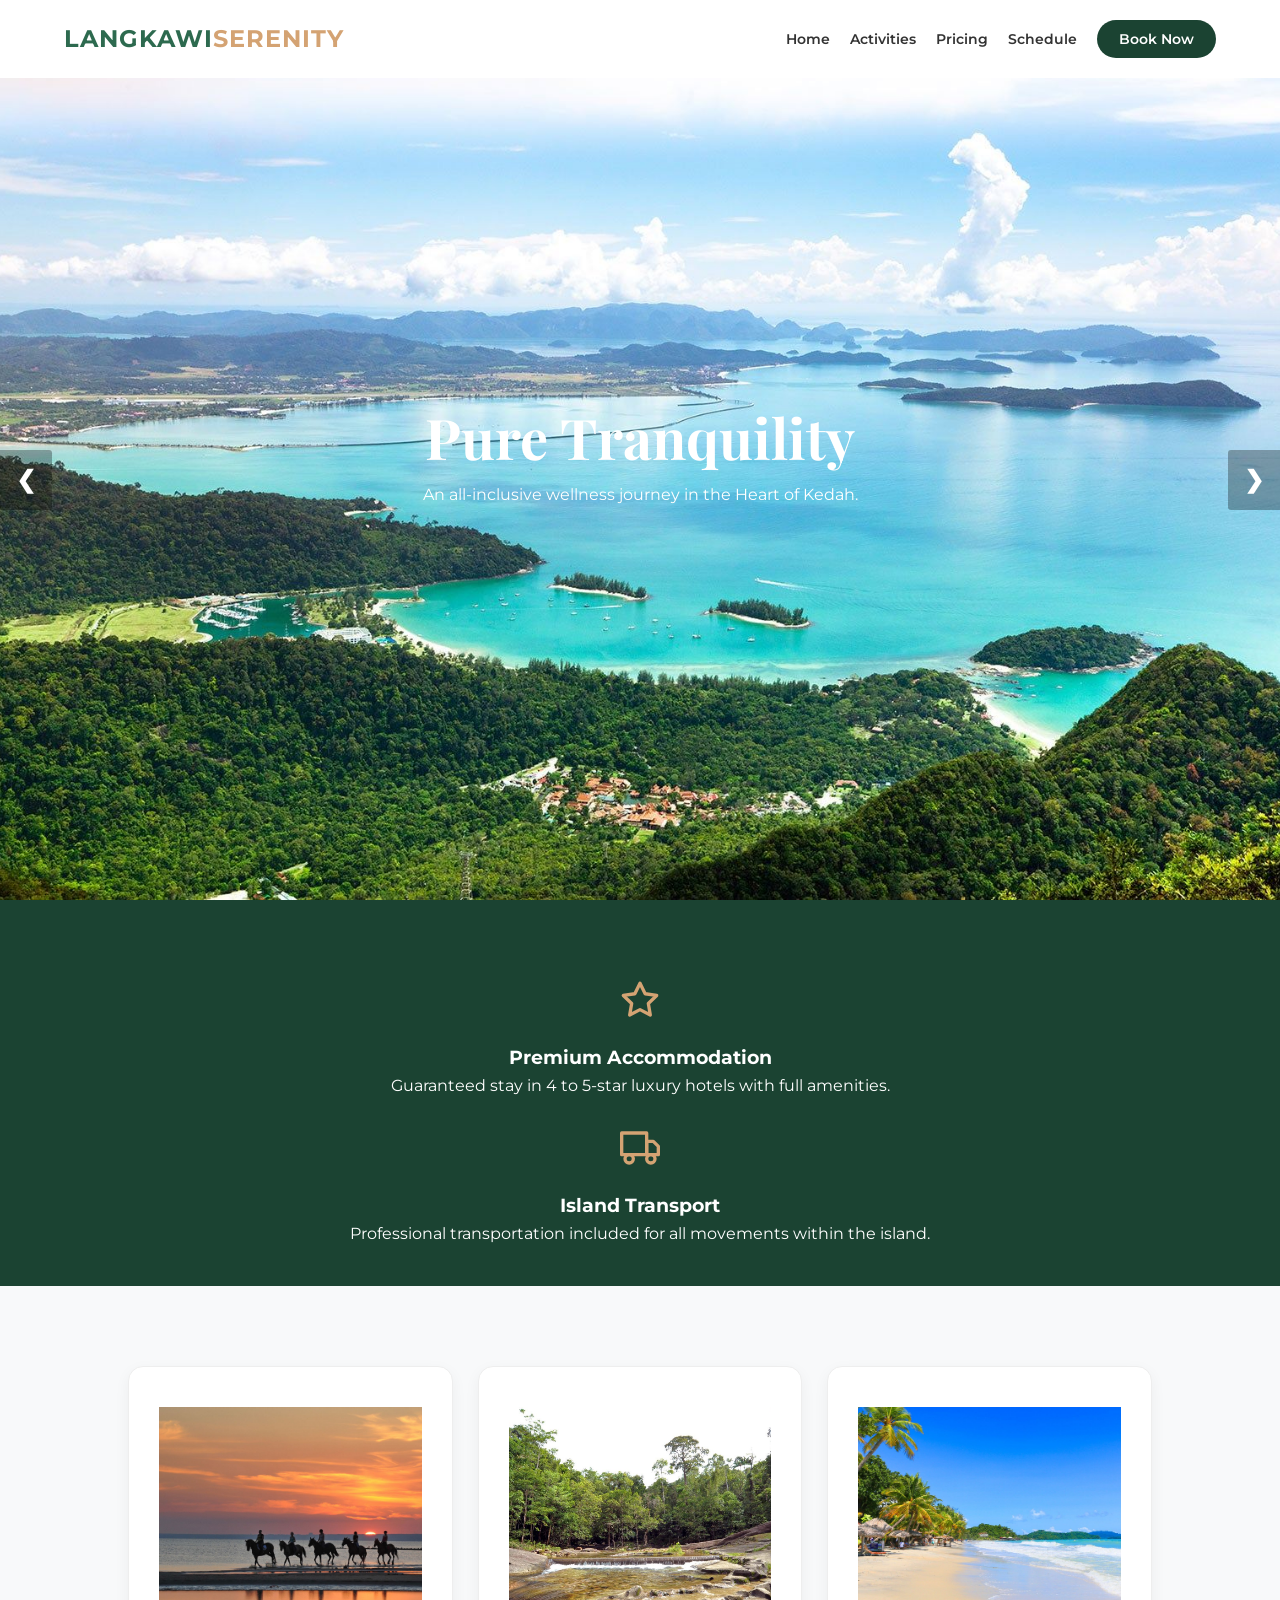
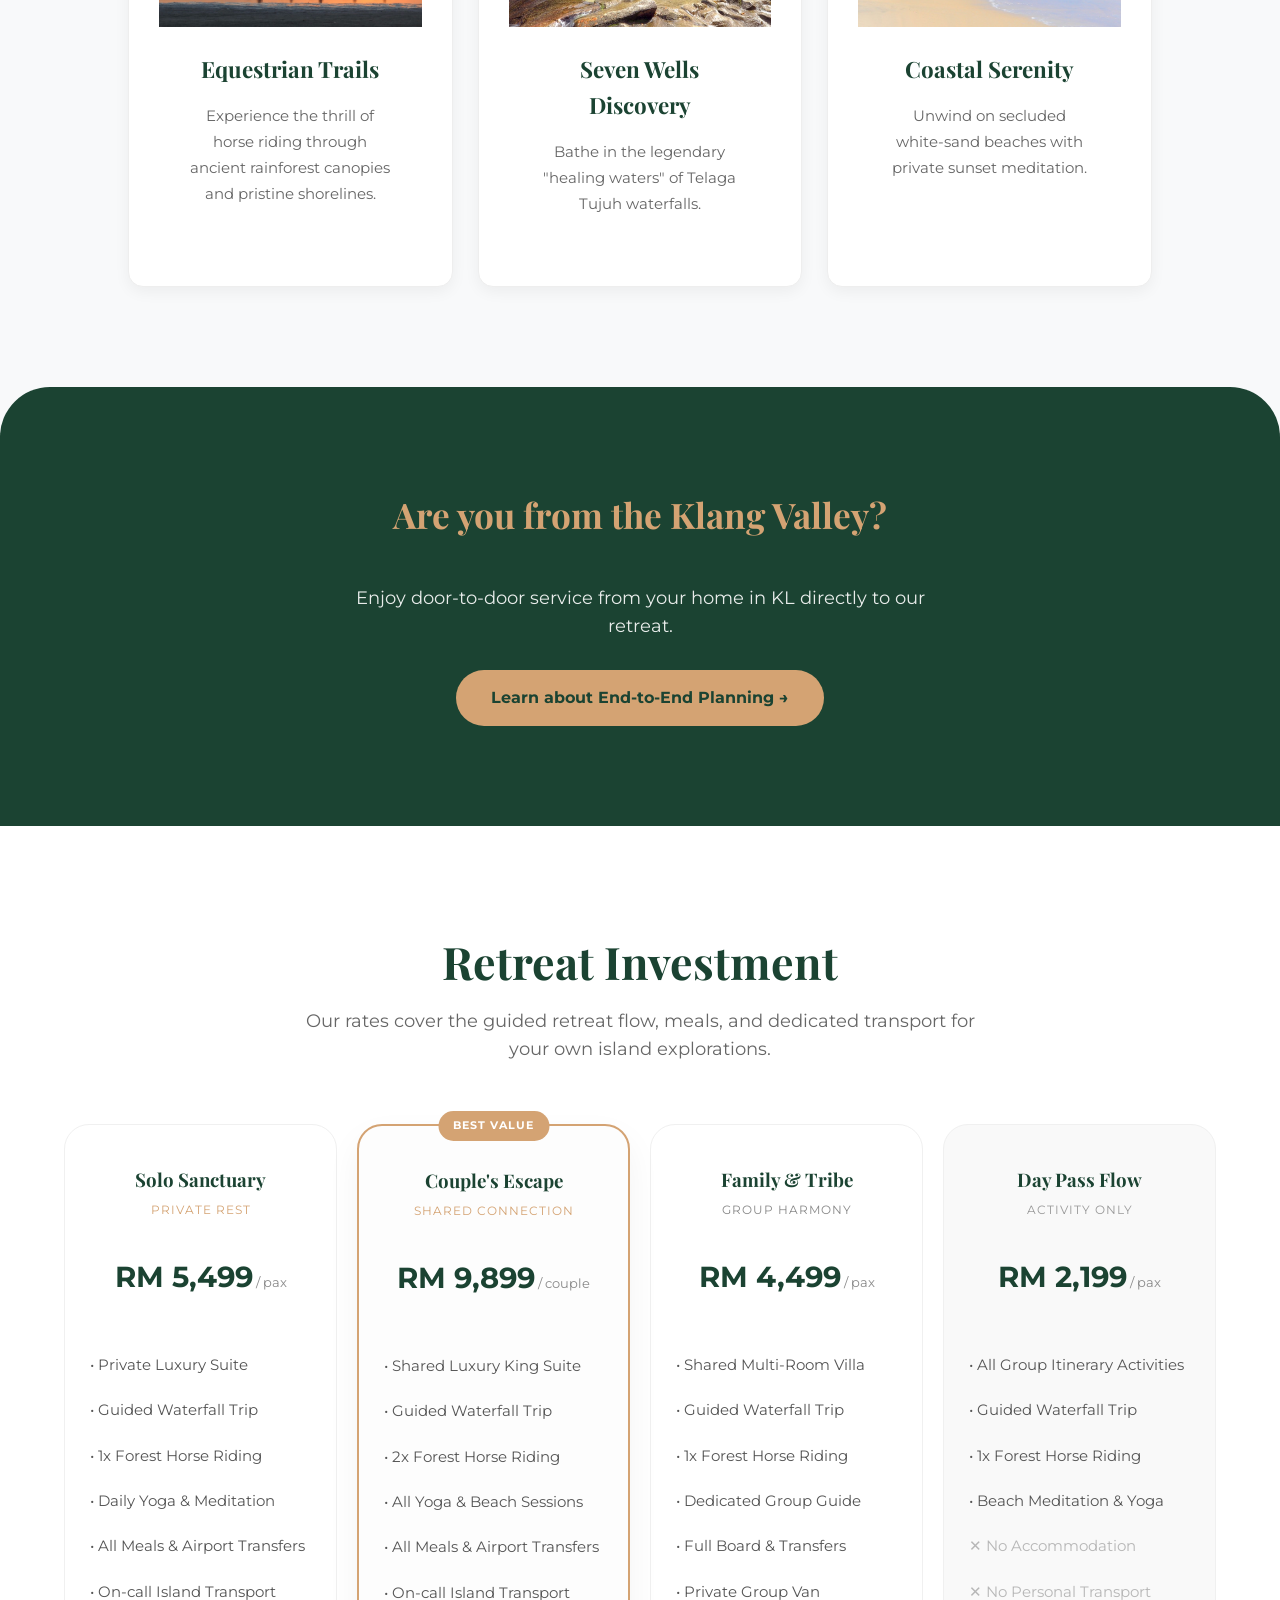
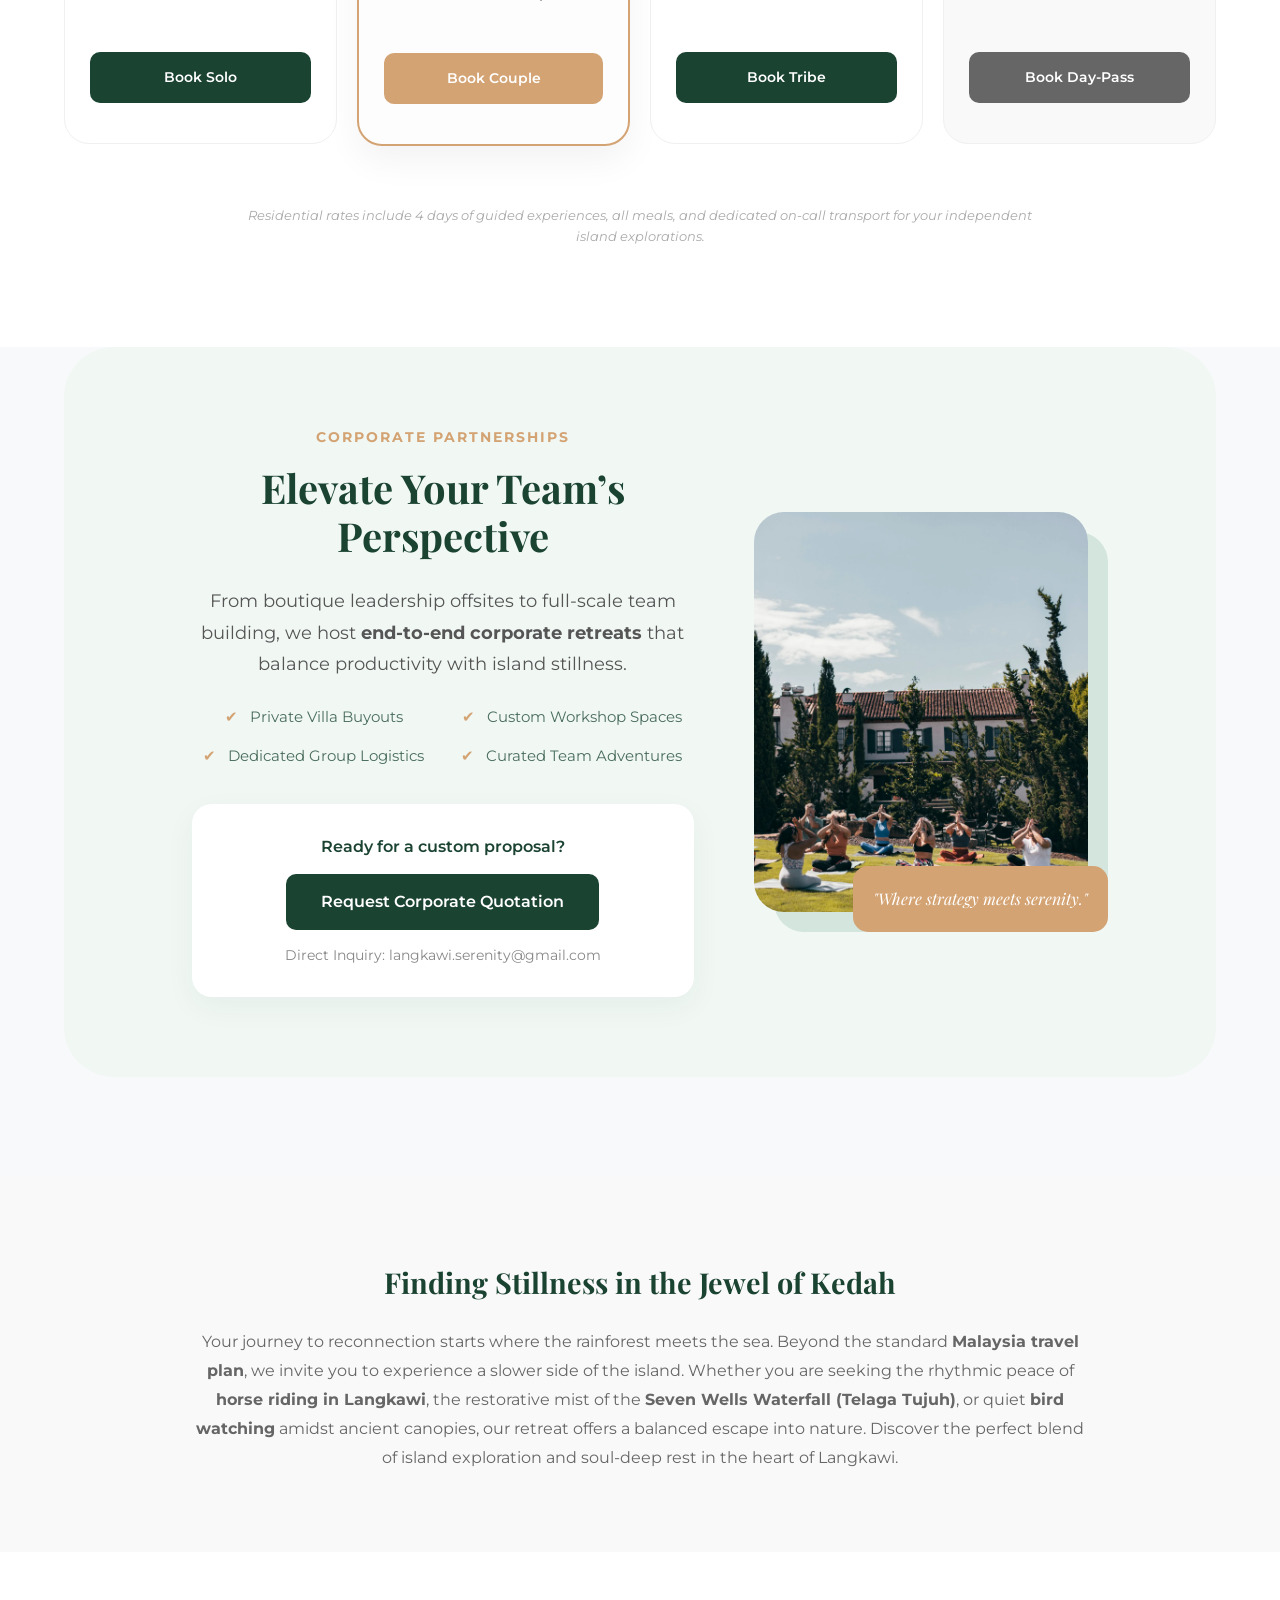
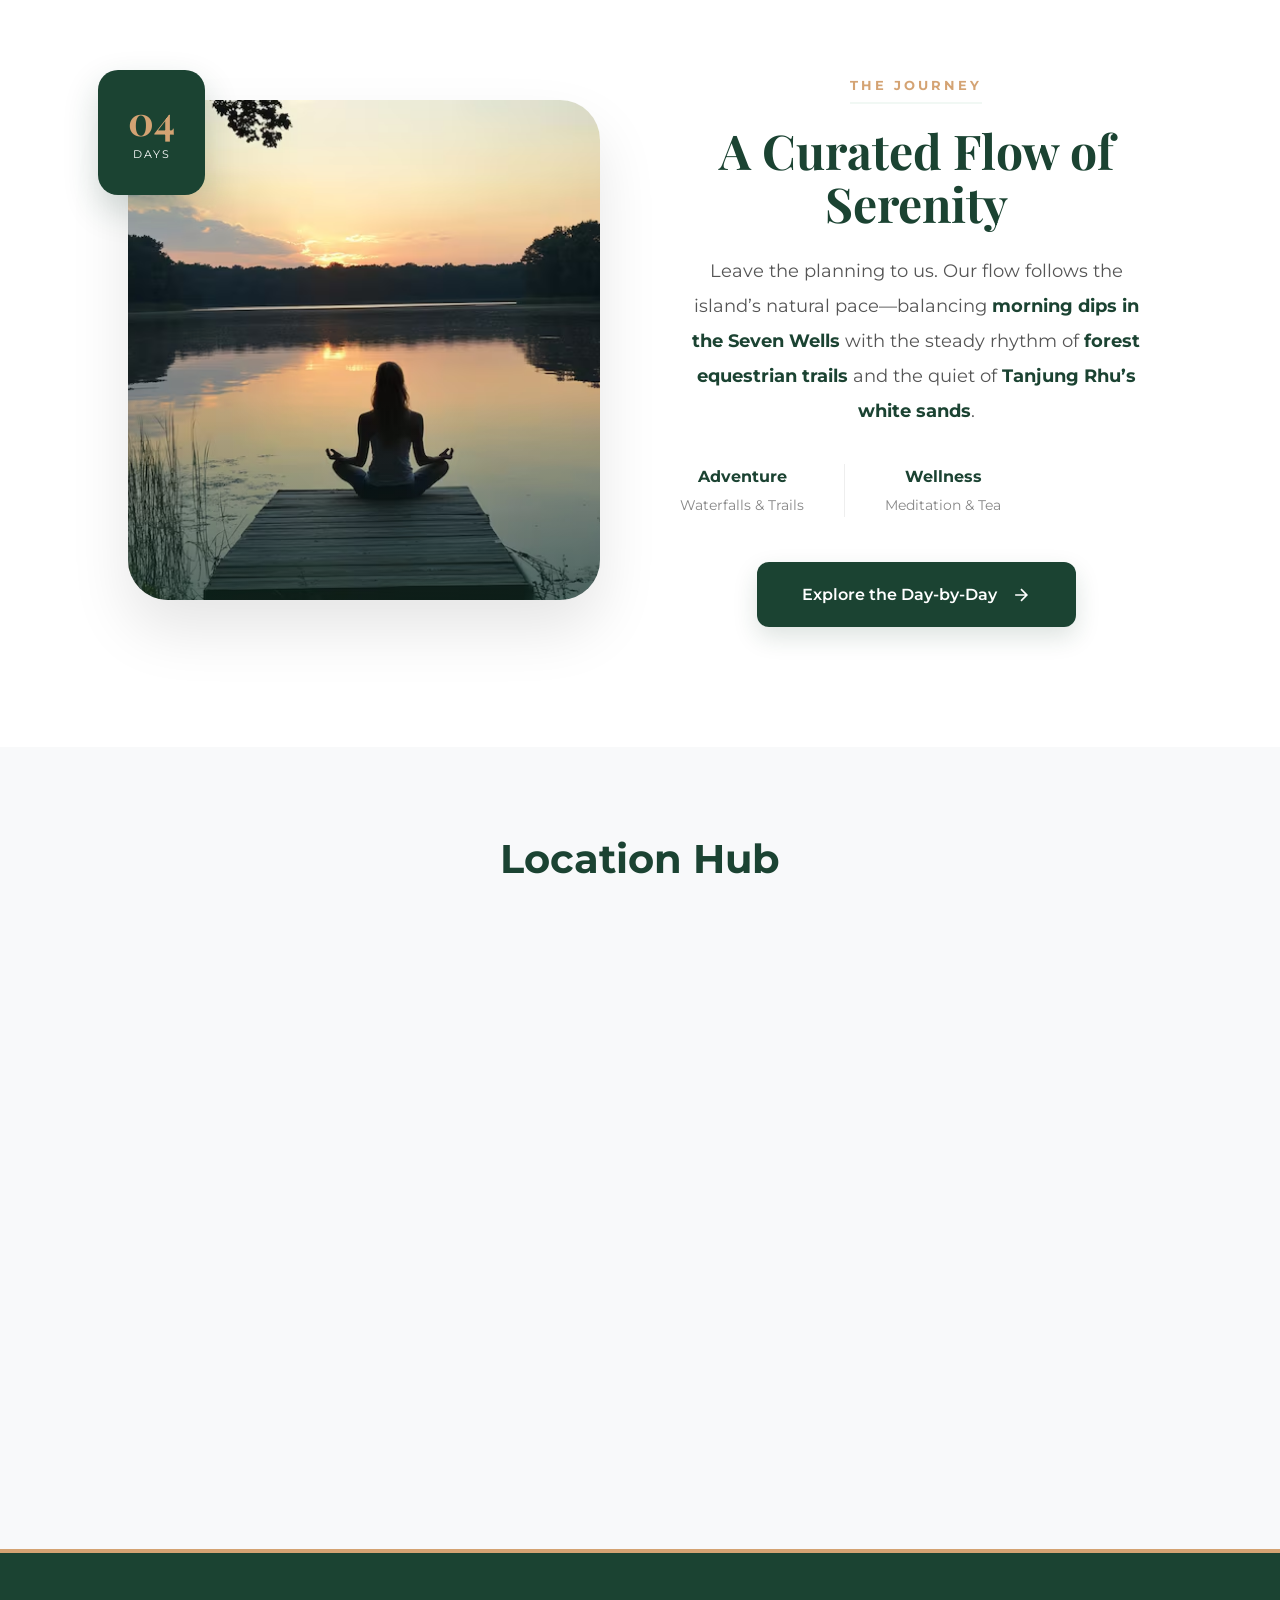
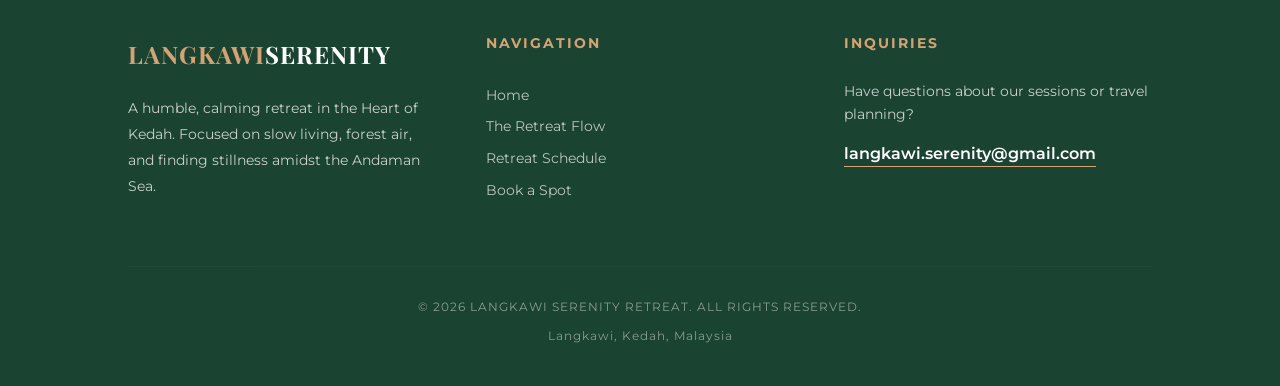
==== index.html @ 1374e4d9 "done" ====
<!DOCTYPE html>
<html lang="en">

<head>
    <meta charset="UTF-8">
    <meta name="viewport" content="width=device-width, initial-scale=1.0">
    <title>Langkawi Serenity | Premium Retreat</title>
    <link rel="icon" type="image/png" href="img/ls-logo.png">
    <link rel="apple-touch-icon" href="img/ls-logo.png">
    <link rel="stylesheet" href="style.css">
    <link
        href="https://fonts.googleapis.com/css2?family=Montserrat:wght@400;600&family=Playfair+Display:wght@700&display=swap"
        rel="stylesheet">
    <meta name="description"
        content="Experience the ultimate 4D3N wellness retreat in Langkawi. From Seven Wells waterfalls to KL-to-Langkawi door-to-door travel planning. Book your serenity escape today.">
    <meta name="keywords"
        content="Langkawi retreat, luxury travel Malaysia, Kuala Lumpur staycation, Subang to Langkawi flight, wellness retreat Langkawi, Seven Wells waterfall, Klang Valley travel planning, Kuala Lumpur Travel Plan, Equestrian, Horse Riding in Malaysia, Bird Watching, Eagle, Waterfall in Malaysia">
</head>

<body>

    <nav id="navbar">
        <div class="logo">
            <a href="index.html" style="text-decoration:none; color:inherit;">
                LANGKAWI<span>SERENITY</span>
            </a>
        </div>

        <div class="menu-toggle" id="mobile-menu">
            <span class="bar"></span>
            <span class="bar"></span>
            <span class="bar"></span>
        </div>

        <ul class="nav-links">
            <li><a href="#home">Home</a></li>
            <li><a href="#activities">Activities</a></li>
            <li><a href="#pricing">Pricing</a></li>
            <li><a href="calendar.html">Schedule</a></li>
            <li><a href="register.html" class="nav-book-btn">Book Now</a></li>
        </ul>
    </nav>

    <header id="home" class="carousel-container">
        <div class="carousel-slide active">
            <img src="img/photo1.jpg" alt="Langkawi Nature">
            <div class="hero-text">
                <h1>Pure Tranquility</h1>
                <p>An all-inclusive wellness journey in the Heart of Kedah.</p>
            </div>
        </div>
        <div class="carousel-slide">
            <img src="img/photo2.jpg" alt="Luxury Stay">
            <div class="hero-text">
                <h1>Five-Star Comfort</h1>
                <p>Experience world-class hospitality amidst the rainforest.</p>
            </div>
        </div>
        <div class="carousel-slide">
            <img src="img/photo3.jpg" alt="Telaga Tujuh">
            <div class="hero-text">
                <h1>The Seven Wells</h1>
                <p>Discover the healing powers of Langkawi's iconic waterfalls.</p>
            </div>
        </div>
        <button class="prev" onclick="moveSlide(-1)">❮</button>
        <button class="next" onclick="moveSlide(1)">❯</button>
    </header>

    <section class="luxury-info" style="padding: 80px 10% 40px;">
        <div class="info-grid">
            <div class="info-item">
                <svg width="40" height="40" viewBox="0 0 24 24" fill="none" stroke="currentColor" stroke-width="2"
                    stroke-linecap="round" stroke-linejoin="round">
                    <polygon
                        points="12 2 15.09 8.26 22 9.27 17 14.14 18.18 21.02 12 17.77 5.82 21.02 7 14.14 2 9.27 8.91 8.26 12 2">
                    </polygon>
                </svg>
                <h3>Premium Accommodation</h3>
                <p>Guaranteed stay in 4 to 5-star luxury hotels with full amenities.</p>
            </div>
            <div class="info-item">
                <svg width="40" height="40" viewBox="0 0 24 24" fill="none" stroke="currentColor" stroke-width="2"
                    stroke-linecap="round" stroke-linejoin="round">
                    <rect x="1" y="3" width="15" height="13"></rect>
                    <polygon points="16 8 20 8 23 11 23 16 16 16 16 8"></polygon>
                    <circle cx="5.5" cy="18.5" r="2.5"></circle>
                    <circle cx="18.5" cy="18.5" r="2.5"></circle>
                </svg>
                <h3>Island Transport</h3>
                <p>Professional transportation included for all movements within the island.</p>
            </div>
        </div>
    </section>

    <section id="activities" class="grid" style="padding: 40px 10% 100px;">
        <div class="card">
            <div class="image-box"><img src="img/horse.jpg" alt="Equestrian Trails" class="card-img"></div>
            <h3>Equestrian Trails</h3>
            <p>Experience the thrill of horse riding through ancient rainforest canopies and pristine shorelines.</p>
        </div>
        <div class="card">
            <div class="image-box"><img src="img/waterfall.jpg" alt="Seven Wells Discovery" class="card-img"></div>
            <h3>Seven Wells Discovery</h3>
            <p>Bathe in the legendary "healing waters" of Telaga Tujuh waterfalls.</p>
        </div>
        <div class="card">
            <div class="image-box"><img src="img/beach.jpg" alt="Coastal Serenity" class="card-img"></div>
            <h3>Coastal Serenity</h3>
            <p>Unwind on secluded white-sand beaches with private sunset meditation.</p>
        </div>
    </section>

    <section
        style="background: #1b4332; color: white; padding: 100px 10%; text-align: center; border-radius: 50px 50px 0 0;">
        <h2 style="color: #d4a373; font-size: 2.2rem; font-family: 'Playfair Display', serif;">Are you from the Klang
            Valley?</h2>
        <p style="font-size: 1.1rem; opacity: 0.9; max-width: 600px; margin: 10px auto 30px;">Enjoy door-to-door service
            from your home in KL directly to our retreat.</p>
        <a href="kl-exclusive.html"
            style="display: inline-block; background: #d4a373; color: #1b4332; text-decoration: none; padding: 15px 35px; border-radius: 50px; font-weight: bold;">Learn
            about End-to-End Planning →</a>
    </section>

    <section id="pricing" style="padding: 100px 5%; background: #fff; font-family: 'Montserrat', sans-serif;">
        <div class="container" style="max-width: 1200px; margin: 0 auto;">
            <h2
                style="text-align:center; font-family:'Playfair Display', serif; color:#1b4332; font-size: 2.8rem; margin-bottom: 10px;">
                Retreat Investment</h2>
            <p
                style="text-align:center; color:#666; margin-bottom: 60px; font-size: 1.1rem; max-width: 700px; margin-left: auto; margin-right: auto;">
                Our rates cover the guided retreat flow, meals, and dedicated transport for your own island
                explorations.
            </p>

            <div class="pricing-grid"
                style="display: grid; grid-template-columns: repeat(auto-fit, minmax(260px, 1fr)); gap: 20px; align-items: start;">

                <div class="price-card"
                    style="border: 1px solid #f0f0f0; padding: 40px 25px; border-radius: 25px; text-align: center; background: white;">
                    <h3 style="font-family: 'Playfair Display', serif; color: #1b4332; margin-bottom: 5px;">Solo
                        Sanctuary</h3>
                    <p
                        style="font-size: 0.75rem; color: #d4a373; text-transform: uppercase; letter-spacing: 1px; margin-bottom: 15px;">
                        Private Rest</p>
                    <div class="price"
                        style="font-size: 1.8rem; font-weight: 700; color: #1b4332; margin-bottom: 20px;">RM 5,499<span
                            style="font-size: 0.8rem; color: #888; font-weight: 400;"> / pax</span></div>

                    <ul
                        style="list-style: none; padding: 0; margin-bottom: 30px; text-align: left; font-size: 0.85rem; color: #555; line-height: 2;">
                        <li>• Private Luxury Suite</li>
                        <li>• Guided Waterfall Trip</li>
                        <li>• 1x Forest Horse Riding</li>
                        <li>• Daily Yoga & Meditation</li>
                        <li>• All Meals & Airport Transfers</li>
                        <li>• On-call Island Transport</li>
                    </ul>
                    <a href="register.html"
                        style="display: block; background: #1b4332; color: white; padding: 14px; border-radius: 10px; text-decoration: none; font-weight: 600; font-size: 0.9rem;">Book
                        Solo</a>
                </div>

                <div class="price-card"
                    style="border: 2px solid #d4a373; padding: 40px 25px; border-radius: 25px; text-align: center; background: #fdfdfd; position: relative; transform: scale(1.05); z-index: 2; box-shadow: 0 15px 35px rgba(0,0,0,0.05);">
                    <div
                        style="position: absolute; top: -15px; left: 50%; transform: translateX(-50%); background: #d4a373; color: white; padding: 6px 15px; border-radius: 50px; font-size: 0.7rem; font-weight: 700; letter-spacing: 1px;">
                        BEST VALUE</div>
                    <h3 style="font-family: 'Playfair Display', serif; color: #1b4332; margin-bottom: 5px;">Couple's
                        Escape</h3>
                    <p
                        style="font-size: 0.75rem; color: #d4a373; text-transform: uppercase; letter-spacing: 1px; margin-bottom: 15px;">
                        Shared Connection</p>
                    <div class="price"
                        style="font-size: 1.8rem; font-weight: 700; color: #1b4332; margin-bottom: 20px;">RM 9,899<span
                            style="font-size: 0.8rem; color: #888; font-weight: 400;"> / couple</span></div>

                    <ul
                        style="list-style: none; padding: 0; margin-bottom: 30px; text-align: left; font-size: 0.85rem; color: #555; line-height: 2;">
                        <li>• Shared Luxury King Suite</li>
                        <li>• Guided Waterfall Trip</li>
                        <li>• 2x Forest Horse Riding</li>
                        <li>• All Yoga & Beach Sessions</li>
                        <li>• All Meals & Airport Transfers</li>
                        <li>• On-call Island Transport</li>
                    </ul>
                    <a href="register.html"
                        style="display: block; background: #d4a373; color: white; padding: 14px; border-radius: 10px; text-decoration: none; font-weight: 600; font-size: 0.9rem;">Book
                        Couple</a>
                </div>

                <div class="price-card"
                    style="border: 1px solid #f0f0f0; padding: 40px 25px; border-radius: 25px; text-align: center; background: white;">
                    <h3 style="font-family: 'Playfair Display', serif; color: #1b4332; margin-bottom: 5px;">Family &
                        Tribe</h3>
                    <p
                        style="font-size: 0.75rem; color: #888; text-transform: uppercase; letter-spacing: 1px; margin-bottom: 15px;">
                        Group Harmony</p>
                    <div class="price"
                        style="font-size: 1.8rem; font-weight: 700; color: #1b4332; margin-bottom: 20px;">RM 4,499<span
                            style="font-size: 0.8rem; color: #888; font-weight: 400;"> / pax</span></div>

                    <ul
                        style="list-style: none; padding: 0; margin-bottom: 30px; text-align: left; font-size: 0.85rem; color: #555; line-height: 2;">
                        <li>• Shared Multi-Room Villa</li>
                        <li>• Guided Waterfall Trip</li>
                        <li>• 1x Forest Horse Riding</li>
                        <li>• Dedicated Group Guide</li>
                        <li>• Full Board & Transfers</li>
                        <li>• Private Group Van</li>
                    </ul>
                    <a href="register.html"
                        style="display: block; background: #1b4332; color: white; padding: 14px; border-radius: 10px; text-decoration: none; font-weight: 600; font-size: 0.9rem;">Book
                        Tribe</a>
                </div>

                <div class="price-card"
                    style="border: 1px solid #f0f0f0; padding: 40px 25px; border-radius: 25px; text-align: center; background: #f9f9f9;">
                    <h3 style="font-family: 'Playfair Display', serif; color: #1b4332; margin-bottom: 5px;">Day Pass
                        Flow</h3>
                    <p
                        style="font-size: 0.75rem; color: #999; text-transform: uppercase; letter-spacing: 1px; margin-bottom: 15px;">
                        Activity Only</p>
                    <div class="price"
                        style="font-size: 1.8rem; font-weight: 700; color: #1b4332; margin-bottom: 20px;">RM 2,199<span
                            style="font-size: 0.8rem; color: #888; font-weight: 400;"> / pax</span></div>

                    <ul
                        style="list-style: none; padding: 0; margin-bottom: 30px; text-align: left; font-size: 0.85rem; color: #555; line-height: 2;">
                        <li>• All Group Itinerary Activities</li>
                        <li>• Guided Waterfall Trip</li>
                        <li>• 1x Forest Horse Riding</li>
                        <li>• Beach Meditation & Yoga</li>
                        <li style="opacity: 0.4;">✕ No Accommodation</li>
                        <li style="opacity: 0.4;">✕ No Personal Transport</li>
                    </ul>
                    <a href="register.html"
                        style="display: block; background: #666; color: white; padding: 14px; border-radius: 10px; text-decoration: none; font-weight: 600; font-size: 0.9rem;">Book
                        Day-Pass</a>
                </div>

            </div>

            <p
                style="text-align: center; margin-top: 60px; font-size: 0.8rem; color: #aaa; font-style: italic; max-width: 800px; margin-left: auto; margin-right: auto;">
                Residential rates include 4 days of guided experiences, all meals, and dedicated on-call transport for
                your independent island explorations.
            </p>
        </div>
    </section>

    <section id="corporate"
        style="padding: 80px 10%; background: #f1f8f4; border-radius: 50px; margin: 0 5% 100px; font-family: 'Montserrat', sans-serif;">
        <div style="max-width: 1100px; margin: 0 auto; display: flex; align-items: center; gap: 60px; flex-wrap: wrap;">

            <div style="flex: 1.2; min-width: 320px;">
                <h4
                    style="color: #d4a373; text-transform: uppercase; letter-spacing: 2px; font-size: 0.85rem; margin-bottom: 15px; font-weight: 700;">
                    Corporate Partnerships</h4>
                <h2
                    style="font-family: 'Playfair Display', serif; color: #1b4332; font-size: 2.5rem; margin-bottom: 25px; line-height: 1.2;">
                    Elevate Your Team’s Perspective</h2>
                <p style="color: #555; font-size: 1.1rem; line-height: 1.8; margin-bottom: 25px;">
                    From boutique leadership offsites to full-scale team building, we host <b>end-to-end corporate
                        retreats</b> that balance productivity with island stillness.
                </p>

                <ul
                    style="list-style: none; padding: 0; margin-bottom: 35px; color: #4a6d5d; font-size: 0.95rem; display: grid; grid-template-columns: 1fr 1fr; gap: 15px;">
                    <li><span style="color: #d4a373; margin-right: 8px;">✔</span> Private Villa Buyouts</li>
                    <li><span style="color: #d4a373; margin-right: 8px;">✔</span> Custom Workshop Spaces</li>
                    <li><span style="color: #d4a373; margin-right: 8px;">✔</span> Dedicated Group Logistics</li>
                    <li><span style="color: #d4a373; margin-right: 8px;">✔</span> Curated Team Adventures</li>
                </ul>

                <div
                    style="background: white; padding: 30px; border-radius: 20px; box-shadow: 0 10px 30px rgba(27,67,50,0.05);">
                    <p style="margin-bottom: 15px; font-weight: 600; color: #1b4332;">Ready for a custom proposal?</p>
                    <a href="mailto:langkawi.serenity@gmail.com?subject=Corporate Retreat Inquiry"
                        style="display: inline-block; background: #1b4332; color: white; padding: 15px 35px; border-radius: 10px; text-decoration: none; font-weight: 600; transition: 0.3s;">
                        Request Corporate Quotation
                    </a>
                    <p style="margin-top: 15px; font-size: 0.85rem; color: #888;">Direct Inquiry:
                        langkawi.serenity@gmail.com</p>
                </div>
            </div>

            <div style="flex: 0.8; min-width: 300px; position: relative;">
                <div
                    style="width: 100%; height: 400px; background: url('img/corporate-retreat.jpg') center/cover; border-radius: 30px; box-shadow: 20px 20px 0px #d4e5dd;">
                </div>
                <div
                    style="position: absolute; bottom: -20px; right: -20px; background: #d4a373; color: white; padding: 20px; border-radius: 15px; font-family: 'Playfair Display', serif; font-style: italic;">
                    "Where strategy meets serenity."
                </div>
            </div>

        </div>
    </section>

    <section class="seo-content"
        style="padding: 80px 10%; background: #f9f9f9; line-height: 1.8; color: #444; font-family: 'Montserrat', sans-serif;">
        <div style="max-width: 900px; margin: 0 auto;">
            <h2 style="font-family: 'Playfair Display', serif; color: #1b4332; font-size: 1.8rem; margin-bottom: 20px;">
                Finding Stillness in the Jewel of Kedah</h2>
            <p style="font-size: 1rem; color: #666;">
                Your journey to reconnection starts where the rainforest meets the sea. Beyond the standard
                <strong>Malaysia travel plan</strong>, we invite you to experience a slower side of the island. Whether
                you are seeking the rhythmic peace of <strong>horse riding in Langkawi</strong>, the restorative mist of
                the <strong>Seven Wells Waterfall (Telaga Tujuh)</strong>, or quiet <strong>bird watching</strong>
                amidst ancient canopies, our retreat offers a balanced escape into nature. Discover the perfect blend of
                island exploration and soul-deep rest in the heart of Langkawi.
            </p>
        </div>
    </section>

    <section class="itinerary-teaser" style="padding: 120px 10%; background: #ffffff;">
        <div style="max-width: 1200px; margin: 0 auto; display: flex; align-items: center; gap: 80px; flex-wrap: wrap;">

            <div style="flex: 1; min-width: 320px; position: relative;">
                <div
                    style="width: 100%; height: 500px; background: url('img/itinerary-preview.jpg') center/cover; border-radius: 40px; overflow: hidden; box-shadow: 0 30px 60px rgba(0,0,0,0.1);">
                    <div
                        style="width: 100%; height: 100%; background: linear-gradient(to bottom, transparent 60%, rgba(27,67,50,0.4));">
                    </div>
                </div>

                <div
                    style="position: absolute; top: -30px; left: -30px; background: #1b4332; color: #d4a373; padding: 30px; border-radius: 20px; text-align: center; box-shadow: 0 15px 35px rgba(27,67,50,0.2);">
                    <span
                        style="font-size: 2.5rem; display: block; line-height: 1; font-family: 'Playfair Display', serif; font-weight: 700;">04</span>
                    <span
                        style="font-size: 0.7rem; text-transform: uppercase; letter-spacing: 2px; color: white;">Days</span>
                </div>
            </div>

            <div style="flex: 1; min-width: 320px;">
                <span
                    style="display: inline-block; color: #d4a373; text-transform: uppercase; letter-spacing: 3px; font-size: 0.8rem; font-weight: 700; margin-bottom: 20px; border-bottom: 2px solid #f1f8f4; padding-bottom: 5px;">The
                    Journey</span>

                <h2
                    style="font-family: 'Playfair Display', serif; color: #1b4332; font-size: 3rem; margin-bottom: 25px; line-height: 1.1;">
                    A Curated Flow of Serenity</h2>

                <p style="color: #555; font-size: 1.15rem; line-height: 1.9; margin-bottom: 35px; font-weight: 400;">
                    Leave the planning to us. Our flow follows the island’s natural pace—balancing
                    <strong style="color: #1b4332;">morning dips in the Seven Wells</strong> with the steady rhythm of
                    <strong style="color: #1b4332;">forest equestrian trails</strong> and the quiet of
                    <strong style="color: #1b4332;">Tanjung Rhu’s white sands</strong>.
                </p>

                <div style="display: flex; gap: 40px; margin-bottom: 45px;">
                    <div>
                        <h4 style="color: #1b4332; margin-bottom: 5px; font-size: 1rem;">Adventure</h4>
                        <p style="color: #888; font-size: 0.85rem;">Waterfalls & Trails</p>
                    </div>
                    <div style="border-left: 1px solid #eee; padding-left: 40px;">
                        <h4 style="color: #1b4332; margin-bottom: 5px; font-size: 1rem;">Wellness</h4>
                        <p style="color: #888; font-size: 0.85rem;">Meditation & Tea</p>
                    </div>
                </div>

                <a href="itinerary.html" class="itinerary-btn">
                    Explore the Day-by-Day
                    <svg width="20" height="20" viewBox="0 0 24 24" fill="none" stroke="currentColor" stroke-width="2"
                        style="margin-left: 10px; vertical-align: middle;">
                        <path d="M5 12h14M12 5l7 7-7 7" />
                    </svg>
                </a>
            </div>
        </div>
    </section>

    <section id="location" style="padding: 80px 10%;">
        <h2 style="text-align:center; margin-bottom:40px;">Location Hub</h2>
        <div class="map-container">
            <iframe
                src="https://www.google.com/maps/embed?pb=!1m18!1m12!1m3!1d15844.60447384157!2d99.6685!3d6.378!2m3!1f0!2f0!3f0!3m2!1i1024!2i768!4f13.1!3m3!1m2!1s0x304b86e066a3e12f%3A0x6b4476906f9d2d0c!2sTelaga%20Tujuh%20Waterfalls!5e0!3m2!1sen!2smy!4v1712240000000!5m2!1sen!2smy"
                width="100%" height="450" style="border:0;" allowfullscreen="" loading="lazy"></iframe>
        </div>
    </section>

    <style>
        .itinerary-btn {
            display: inline-block;
            background: #1b4332;
            color: white;
            padding: 20px 45px;
            border-radius: 12px;
            /* Changed to slightly squared for a more "Executive" look */
            text-decoration: none;
            font-weight: 600;
            transition: all 0.4s ease;
            box-shadow: 0 10px 25px rgba(27, 67, 50, 0.15);
        }

        .itinerary-btn:hover {
            background: #d4a373;
            transform: translateY(-3px);
            box-shadow: 0 15px 30px rgba(212, 163, 115, 0.3);
        }

        @media (max-width: 992px) {
            .itinerary-teaser {
                padding: 80px 5% !important;
            }

            .itinerary-teaser h2 {
                font-size: 2.2rem !important;
            }

            .itinerary-teaser div {
                gap: 40px !important;
            }
        }
    </style>

    <style>
        .itinerary-grid-wrapper {
            display: grid;
            grid-template-columns: 1fr 1fr;
            gap: 60px;
            align-items: center;
        }

        .session-card {
            border: 1px solid #eee;
            padding: 30px;
            border-radius: 20px;
            transition: 0.3s;
        }

        .session-card:hover {
            border-color: #d4a373;
            transform: translateY(-5px);
        }

        .status-tag {
            background: #e7f3ef;
            color: #1b4332;
            font-size: 0.7rem;
            padding: 5px 12px;
            border-radius: 50px;
            font-weight: 700;
            text-transform: uppercase;
        }

        .status-tag.limited {
            background: #fff4e5;
            color: #d4a373;
        }

        @media (max-width: 992px) {
            .itinerary-grid-wrapper {
                grid-template-columns: 1fr;
                gap: 40px;
            }
        }
    </style>

    <script src="script.js"></script>
    <script src="footer.js"></script>
</body>

</html>
---- style.css ----
/* Langkawi Retreat Program 2026 
    Theme: Tropical Zen (Teals, Sands, and Deep Greens)
*/


/* --- 1. Variables & Reset --- */
:root {
    --primary-teal: #2d6a4f;    /* Jungle Green */
    --accent-gold: #d4a373;     /* Beach Sand */
    --deep-blue: #1b4332;       /* Deep Forest */
    --soft-white: #fdfdfd;      /* Clouds/Shells */
    --text-gray: #4a4a4a;
    --transition: all 0.3s ease-in-out;
}

* {
    margin: 0;
    padding: 0;
    box-sizing: border-box;
}

html {
    scroll-behavior: smooth;
}

body {
    font-family: 'Helvetica Neue', Arial, sans-serif;
    line-height: 1.6;
    color: var(--text-gray);
    background-color: var(--soft-white);
    overflow-x: hidden; /* Prevents unwanted horizontal scrolling on mobile */
}

/* --- 2. Navigation --- */
nav {
    display: flex;
    justify-content: space-between;
    align-items: center;
    padding: 20px 5%;
    background: #fff;
    position: fixed;
    width: 100%;
    top: 0;
    z-index: 1000;
    transition: var(--transition);
}

.logo {
    font-size: 1.5rem;
    font-weight: bold;
    color: var(--primary-teal);
    letter-spacing: 1px;
}

.nav-links {
    display: flex;
    list-style: none;
    align-items: center;
}

.nav-links li {
    margin-left: 25px;
}

.nav-links a {
    text-decoration: none;
    color: var(--deep-blue);
    font-weight: 500;
    transition: var(--transition);
}

.nav-links a:hover {
    color: var(--accent-gold);
}

#book-btn {
    background-color: var(--primary-teal);
    color: white;
    border: none;
    padding: 10px 20px;
    border-radius: 50px;
    cursor: pointer;
    font-weight: 600;
    transition: var(--transition);
}

#book-btn:hover {
    background-color: var(--accent-gold);
    transform: translateY(-2px);
}

/* --- 3. Mobile Menu Toggle (Hamburger) --- */
.menu-toggle {
    display: none; /* Hidden on Desktop */
    flex-direction: column;
    cursor: pointer;
}

.bar {
    width: 25px;
    height: 3px;
    background-color: var(--primary-teal);
    margin: 4px 0;
    transition: var(--transition);
}

/* --- 4. Hero Section --- */
.hero {
    height: 100vh;
    background: linear-gradient(rgba(0,0,0,0.3), rgba(0,0,0,0.3)), 
                url('https://images.unsplash.com/photo-1544947950-fa07a98d237f?auto=format&fit=crop&q=80&w=1600');
    background-size: cover;
    background-position: center;
    display: flex;
    justify-content: center;
    align-items: center;
    text-align: center;
    color: white;
    padding: 0 20px;
}

.hero-content h1 {
    font-size: 3.5rem;
    margin-bottom: 1rem;
    text-shadow: 2px 2px 10px rgba(0,0,0,0.3);
}

.hero-content p {
    font-size: 1.2rem;
    margin-bottom: 2rem;
}

.cta {
    display: inline-block;
    background: var(--accent-gold);
    color: white;
    padding: 15px 35px;
    text-decoration: none;
    border-radius: 50px;
    font-weight: bold;
    transition: var(--transition);
}

.cta:hover {
    background: var(--primary-teal);
}

/* --- 5. Content Sections --- */
section {
    padding: 80px 10%;
    text-align: center;
}

h2 {
    font-size: 2.5rem;
    margin-bottom: 40px;
    color: var(--deep-blue);
}

.grid {
    display: grid;
    grid-template-columns: repeat(auto-fit, minmax(300px, 1fr));
    gap: 30px;
}

/* Update the Card to handle images properly */
.card {
    background: white;
    padding: 0; /* Remove default padding so image can touch edges if desired */
    border-radius: 15px;
    overflow: hidden; /* Clips the image corners to the card's radius */
    display: flex;
    flex-direction: column;
    box-shadow: 0 10px 30px rgba(0,0,0,0.05);
    transition: var(--transition);
}

/* Ensure text still has padding since we removed it from .card */
.card h3, .card p {
    padding: 0 30px;
}

.card h3 {
    margin-top: 25px;
}

.card p {
    margin-bottom: 30px;
}

/* Image Container */
.image-box {
    width: 100%;
    height: 220px; /* Fixed height for consistency across all cards */
    overflow: hidden;
}

/* The Photo itself */
.card-img {
    width: 100%;
    height: 100%;
    object-fit: cover; /* KEY: Fits the photo without stretching */
    object-position: center;
    transition: transform 0.5s ease;
}

/* Zoom effect on hover */
.card:hover .card-img {
    transform: scale(1.1);
}

/* --- 6. Mobile Responsiveness (The Magic) --- */
@media (max-width: 768px) {
    /* Navbar transformation */
    .menu-toggle {
        display: flex;
    }

    .nav-links {
        position: absolute;
        right: 0;
        top: 70px;
        height: 100vh;
        width: 100%;
        background-color: white;
        flex-direction: column;
        justify-content: center;
        transform: translateX(100%); /* Hidden off-screen */
        transition: transform 0.5s ease-in;
        box-shadow: -5px 0 15px rgba(0,0,0,0.05);
    }

    .nav-links.active {
        transform: translateX(0%); /* Slide in */
    }

    .nav-links li {
        margin: 20px 0;
    }

    /* Hero adjustments */
    .hero-content h1 {
        font-size: 2.2rem;
    }

    /* Hamburger Animation to 'X' */
    #mobile-menu.is-active .bar:nth-child(2) {
        opacity: 0;
    }
    #mobile-menu.is-active .bar:nth-child(1) {
        transform: translateY(11px) rotate(45deg);
    }
    #mobile-menu.is-active .bar:nth-child(3) {
        transform: translateY(-11px) rotate(-45deg);
    }
}
/* Carousel Styles */
.carousel-container {
    position: relative;
    height: 100vh;
    width: 100%;
    overflow: hidden;
}

.carousel-slide {
    position: absolute;
    width: 100%;
    height: 100%;
    opacity: 0;
    transition: opacity 1s ease-in-out;
}

.carousel-slide.active {
    opacity: 1;
}

.carousel-slide img {
    width: 100%;
    height: 100%;
    object-fit: cover;
}

.hero-text {
    position: absolute;
    top: 50%;
    left: 50%;
    transform: translate(-50%, -50%);
    text-align: center;
    color: white;
    z-index: 2;
}

/* Controls */
.prev, .next {
    position: absolute;
    top: 50%;
    padding: 16px;
    color: white;
    font-weight: bold;
    font-size: 24px;
    cursor: pointer;
    background: rgba(0,0,0,0.3);
    border: none;
    z-index: 10;
}

.next { right: 0; border-radius: 3px 0 0 3px; }
.prev { left: 0; border-radius: 0 3px 3px 0; }

/* Photo Gallery Grid */
.photo-grid {
    display: grid;
    grid-template-columns: repeat(auto-fit, minmax(250px, 1fr));
    gap: 15px;
    padding: 20px 0;
}

.photo-grid img {
    width: 100%;
    height: 250px;
    object-fit: cover;
    border-radius: 8px;
    transition: transform 0.3s;
}

.photo-grid img:hover {
    transform: scale(1.05);
}

/* Ensure SVGs look good in cards */
.card svg {
    margin-bottom: 20px;
}
:root {
    --primary: #1b4332;
    --accent: #d4a373;
    --light: #f8f9fa;
}

* { margin: 0; padding: 0; box-sizing: border-box; }
body { font-family: 'Montserrat', sans-serif; background-color: var(--light); color: #333; }

/* Navigation */
nav {
    display: flex; justify-content: space-between; align-items: center;
    padding: 20px 5%; background: #fff; position: fixed; width: 100%; top: 0; z-index: 1000;
}
.logo span { color: var(--accent); font-weight: bold; }
.nav-links { display: flex; list-style: none; }
.nav-links li { margin-left: 20px; }

/* Carousel Hero */
.carousel-container { position: relative; height: 100vh; overflow: hidden; }
.carousel-slide { position: absolute; width: 100%; height: 100%; opacity: 0; transition: opacity 1s; }
.carousel-slide.active { opacity: 1; }
.carousel-slide img { width: 100%; height: 100%; object-fit: cover; }
.hero-text { position: absolute; top: 50%; left: 50%; transform: translate(-50%, -50%); color: white; text-align: center; }
.hero-text h1 { font-family: 'Playfair Display', serif; font-size: 3.5rem; }

/* Info Section */
.luxury-info { padding: 60px 10%; background: var(--primary); color: white; text-align: center; }
.info-grid { display: flex; justify-content: space-around; flex-wrap: wrap; gap: 30px; }
.info-item svg { stroke: var(--accent); margin-bottom: 15px; }

/* Grid & Cards */
#packages { padding: 80px 10%; text-align: center; }
.section-subtitle { margin-bottom: 40px; color: #666; }
.grid { display: grid; grid-template-columns: repeat(auto-fit, minmax(300px, 1fr)); gap: 30px; }
.card { background: white; padding: 40px; border-radius: 12px; box-shadow: 0 5px 15px rgba(0,0,0,0.05); }

/* Map */
.map-container { margin-top: 30px; border-radius: 15px; overflow: hidden; }

/* Mobile View */
@media (max-width: 768px) {
    .nav-links { display: none; } /* Add menu toggle logic in JS */
    .hero-text h1 { font-size: 2.2rem; }
}
/* Container for alignment */
.container {
    max-width: 1200px;
    margin: 0 auto;
}

/* Grid Layout: 2x2 on Desktop, 1x4 on Mobile */
.grid {
    display: grid;
    grid-template-columns: repeat(auto-fit, minmax(280px, 1fr));
    gap: 25px;
    margin-top: 40px;
}

.card {
    background: #ffffff;
    padding: 40px 30px;
    border-radius: 15px;
    text-align: center;
    border: 1px solid #eee;
    transition: all 0.3s ease;
    display: flex;
    flex-direction: column;
    align-items: center;
}
.card:has(form) { 
    position: relative;
    z-index: 10; /* Ensures the form card sits above the cards below it */
}

/* If you are using a custom dropdown (like a <ul> or <div>) */
.custom-dropdown-list {
    position: absolute;
    z-index: 9999; /* Higher than everything else in the form */
    top: 100%;
    left: 0;
}
select {
    width: 100%;
    padding: 12px;
    border-radius: 8px;
    border: 1px solid #ddd;
    appearance: none; /* Removes default styling for a cleaner look */
    background-color: white;
    cursor: pointer;
}

/* Ensure the form group doesn't clip the dropdown */
.form-group {
    position: relative;
    margin-bottom: 20px;
    overflow: visible; 
}

.card:hover {
    transform: translateY(-10px);
    box-shadow: 0 20px 40px rgba(0,0,0,0.05);
    border-color: var(--accent-gold);
}

.icon-box {
    width: 80px;
    height: 80px;
    background: #f1f8f4; /* Very light jungle green */
    border-radius: 50%;
    display: flex;
    align-items: center;
    justify-content: center;
    margin-bottom: 20px;
    color: var(--primary-teal);
}

.card h3 {
    font-family: 'Playfair Display', serif;
    margin-bottom: 15px;
    color: var(--deep-blue);
    font-size: 1.4rem;
}

.card p {
    font-size: 0.95rem;
    color: #666;
    line-height: 1.7;
}

/* Section Subtitle Logic */
.section-subtitle {
    max-width: 700px;
    margin: 0 auto 20px auto;
    color: #555;
    font-size: 1.1rem;
}
/* Styling the specific link to look like a button */
#book-btn-link {
    background-color: var(--primary); /* or your teal color */
    color: white !important; /* Ensure text is white */
    padding: 10px 20px;
    border-radius: 50px;
    text-decoration: none;
    font-weight: 600;
    transition: all 0.3s ease;
    display: inline-block;
}

#book-btn-link:hover {
    background-color: var(--accent); /* or your gold color */
    transform: translateY(-2px);
}

/* Ensure mobile menu doesn't break the button look */
@media (max-width: 768px) {
    #book-btn-link {
        margin-top: 10px;
        width: 80%; /* Make it prominent on mobile */
    }
}
#pricing {
    padding: 100px 5%;
    background-color: #fff;
    text-align: center;
}

.pricing-grid {
    display: flex;
    justify-content: center;
    align-items: stretch;
    gap: 30px;
    margin-top: 50px;
    flex-wrap: wrap;
}

.price-card {
    background: #fdfdfd;
    border: 1px solid #eee;
    padding: 50px 40px;
    border-radius: 20px;
    width: 100%;
    max-width: 400px;
    position: relative;
    transition: var(--transition);
}

.price-card.featured {
    border: 2px solid var(--primary);
    background: #fff;
    transform: scale(1.05);
    box-shadow: 0 20px 40px rgba(27, 67, 50, 0.1);
}

.badge {
    position: absolute;
    top: -15px;
    left: 50%;
    transform: translateX(-50%);
    background: var(--accent);
    color: white;
    padding: 5px 20px;
    border-radius: 20px;
    font-size: 0.8rem;
    font-weight: bold;
    text-transform: uppercase;
}

.price {
    font-size: 2.5rem;
    font-weight: bold;
    color: var(--primary);
    margin: 20px 0;
}

.price span {
    font-size: 1rem;
    color: #888;
}

.price-card ul {
    list-style: none;
    text-align: left;
    margin: 30px 0;
}

.price-card li {
    margin-bottom: 15px;
    display: flex;
    align-items: center;
    font-size: 0.95rem;
}

.check {
    width: 20px;
    height: 20px;
    stroke: #2d6a4f;
    stroke-width: 3;
    fill: none;
    margin-right: 10px;
}

.x-icon {
    width: 20px;
    height: 20px;
    stroke: #e63946;
    stroke-width: 3;
    fill: none;
    margin-right: 10px;
}

.price-btn {
    display: block;
    padding: 15px;
    background: var(--primary);
    color: white;
    text-decoration: none;
    border-radius: 50px;
    font-weight: bold;
    transition: var(--transition);
}

.price-btn.secondary {
    background: #eee;
    color: #333;
}

.price-btn:hover {
    background: var(--accent);
    color: white;
}

@media (max-width: 768px) {
    .price-card.featured {
        transform: scale(1);
    }
}
/* Pricing Section Adjustments */
.pricing-grid {
    display: grid;
    grid-template-columns: repeat(auto-fit, minmax(260px, 1fr));
    gap: 20px;
    align-items: stretch;
    margin-top: 50px;
}

.price-card {
    display: flex;
    flex-direction: column;
    justify-content: space-between;
    padding: 40px 25px;
    background: #fff;
    border: 1px solid #eee;
    border-radius: 15px;
    transition: transform 0.3s ease;
}

.package-desc {
    font-size: 0.85rem;
    color: #777;
    margin-bottom: 20px;
    min-height: 40px; /* Keeps cards aligned */
}

.price-features {
    list-style: none;
    padding: 0;
    margin: 0 0 30px 0;
    text-align: left;
}

.price-features li {
    font-size: 0.9rem;
    margin-bottom: 12px;
    display: flex;
    align-items: center;
}

.check { width: 18px; height: 18px; color: var(--primary); margin-right: 10px; flex-shrink: 0; }
.x-icon { width: 18px; height: 18px; color: #e63946; margin-right: 10px; flex-shrink: 0; }

.price-card.featured {
    border: 2px solid var(--accent);
    box-shadow: 0 15px 30px rgba(212, 163, 115, 0.15);
    transform: scale(1.03);
}

@media (max-width: 1024px) {
    .price-card.featured {
        transform: scale(1);
    }
}
/* FAQ Styling */
#faq {
    padding: 100px 10%;
    background-color: #fcfcfc;
}

.faq-grid {
    display: grid;
    grid-template-columns: repeat(auto-fit, minmax(300px, 1fr));
    gap: 40px;
    margin-top: 50px;
    text-align: left;
}

.faq-item h3 {
    font-family: 'Playfair Display', serif;
    font-size: 1.2rem;
    color: var(--primary);
    margin-bottom: 15px;
    position: relative;
    padding-left: 20px;
}

/* Subtle accent line for questions */
.faq-item h3::before {
    content: '';
    position: absolute;
    left: 0;
    top: 5px;
    width: 4px;
    height: 18px;
    background-color: var(--accent);
    border-radius: 2px;
}

.faq-item p {
    font-size: 0.95rem;
    color: #555;
    line-height: 1.7;
}

/* Responsive FAQ */
@media (max-width: 768px) {
    .faq-grid {
        grid-template-columns: 1fr;
        gap: 30px;
    }
}
/* Navigation Link Styling */
.nav-links li a {
    text-decoration: none;
    color: #333;
    font-weight: 600;
    font-size: 0.9rem;
    transition: color 0.3s ease;
}

.nav-links li a:hover {
    color: var(--accent); /* Your gold/brown accent color */
}

/* Specific styling for the Book Now button in the nav */
.nav-book-btn {
    background-color: var(--primary); /* Your deep green color */
    color: white !important;
    padding: 10px 22px;
    border-radius: 50px;
    transition: all 0.3s ease !important;
}

.nav-book-btn:hover {
    background-color: var(--accent) !important;
    transform: translateY(-2px);
    box-shadow: 0 4px 10px rgba(0,0,0,0.1);
}

/* Mobile Adjustments */
@media (max-width: 768px) {
    .nav-links {
        flex-direction: column;
        background: white;
        position: absolute;
        top: 70px;
        right: 0;
        width: 100%;
        display: none; /* Controlled by JS toggle */
        padding: 20px;
        text-align: center;
        box-shadow: 0 10px 20px rgba(0,0,0,0.05);
    }
    
    .nav-links.active {
        display: flex;
    }

    .nav-links li {
        margin: 15px 0;
    }
}
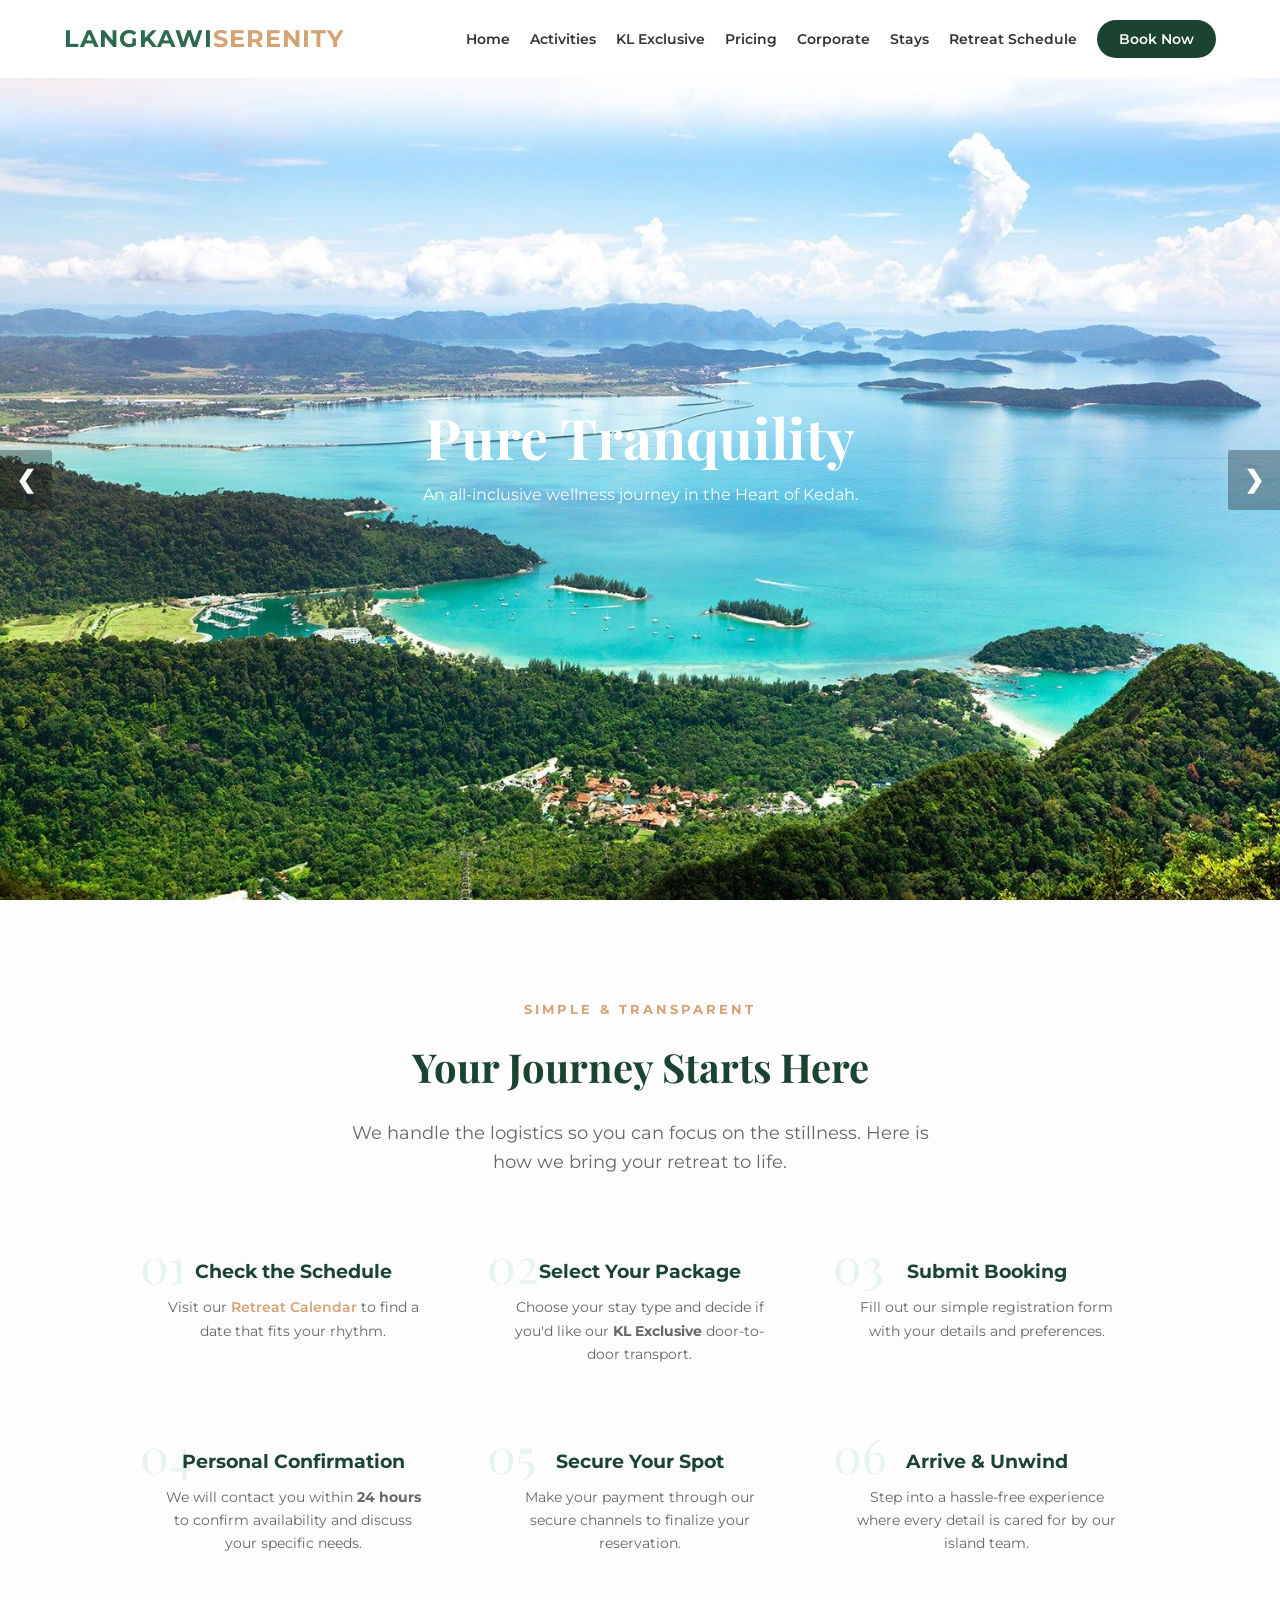
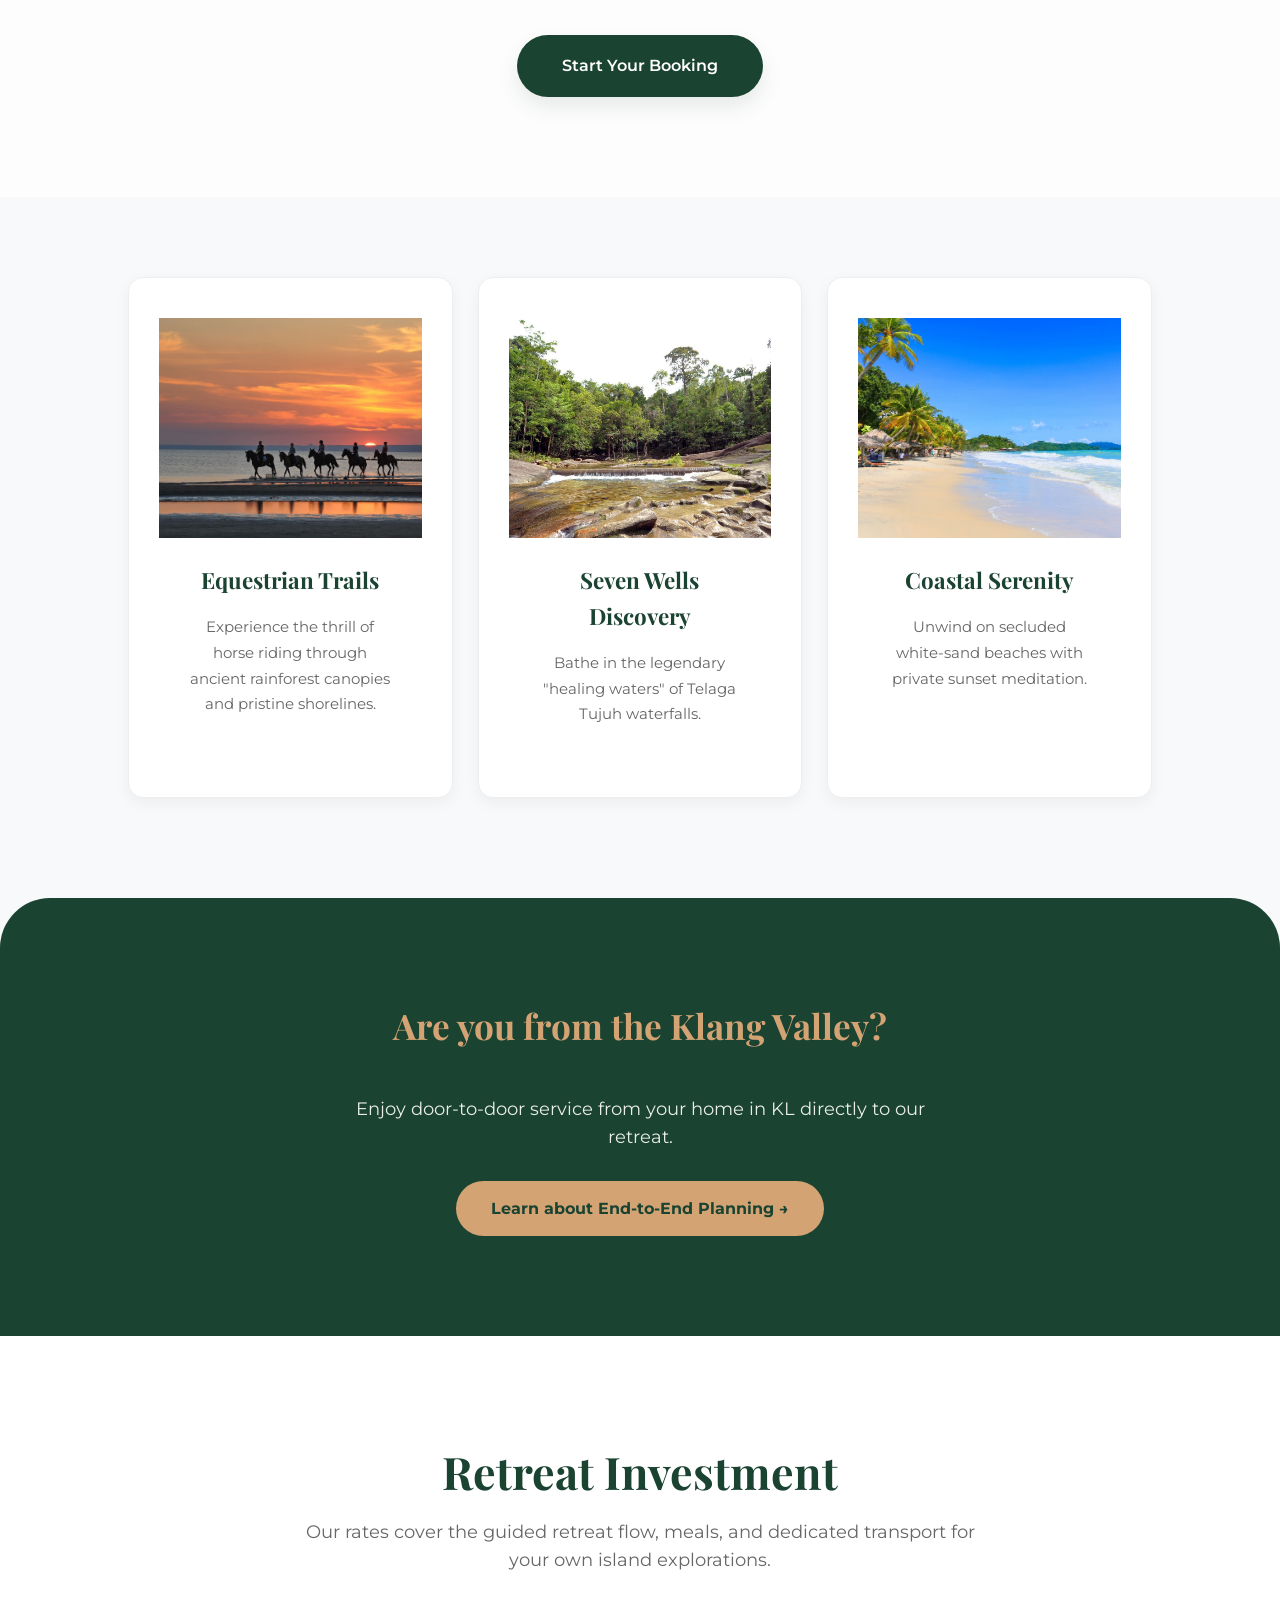
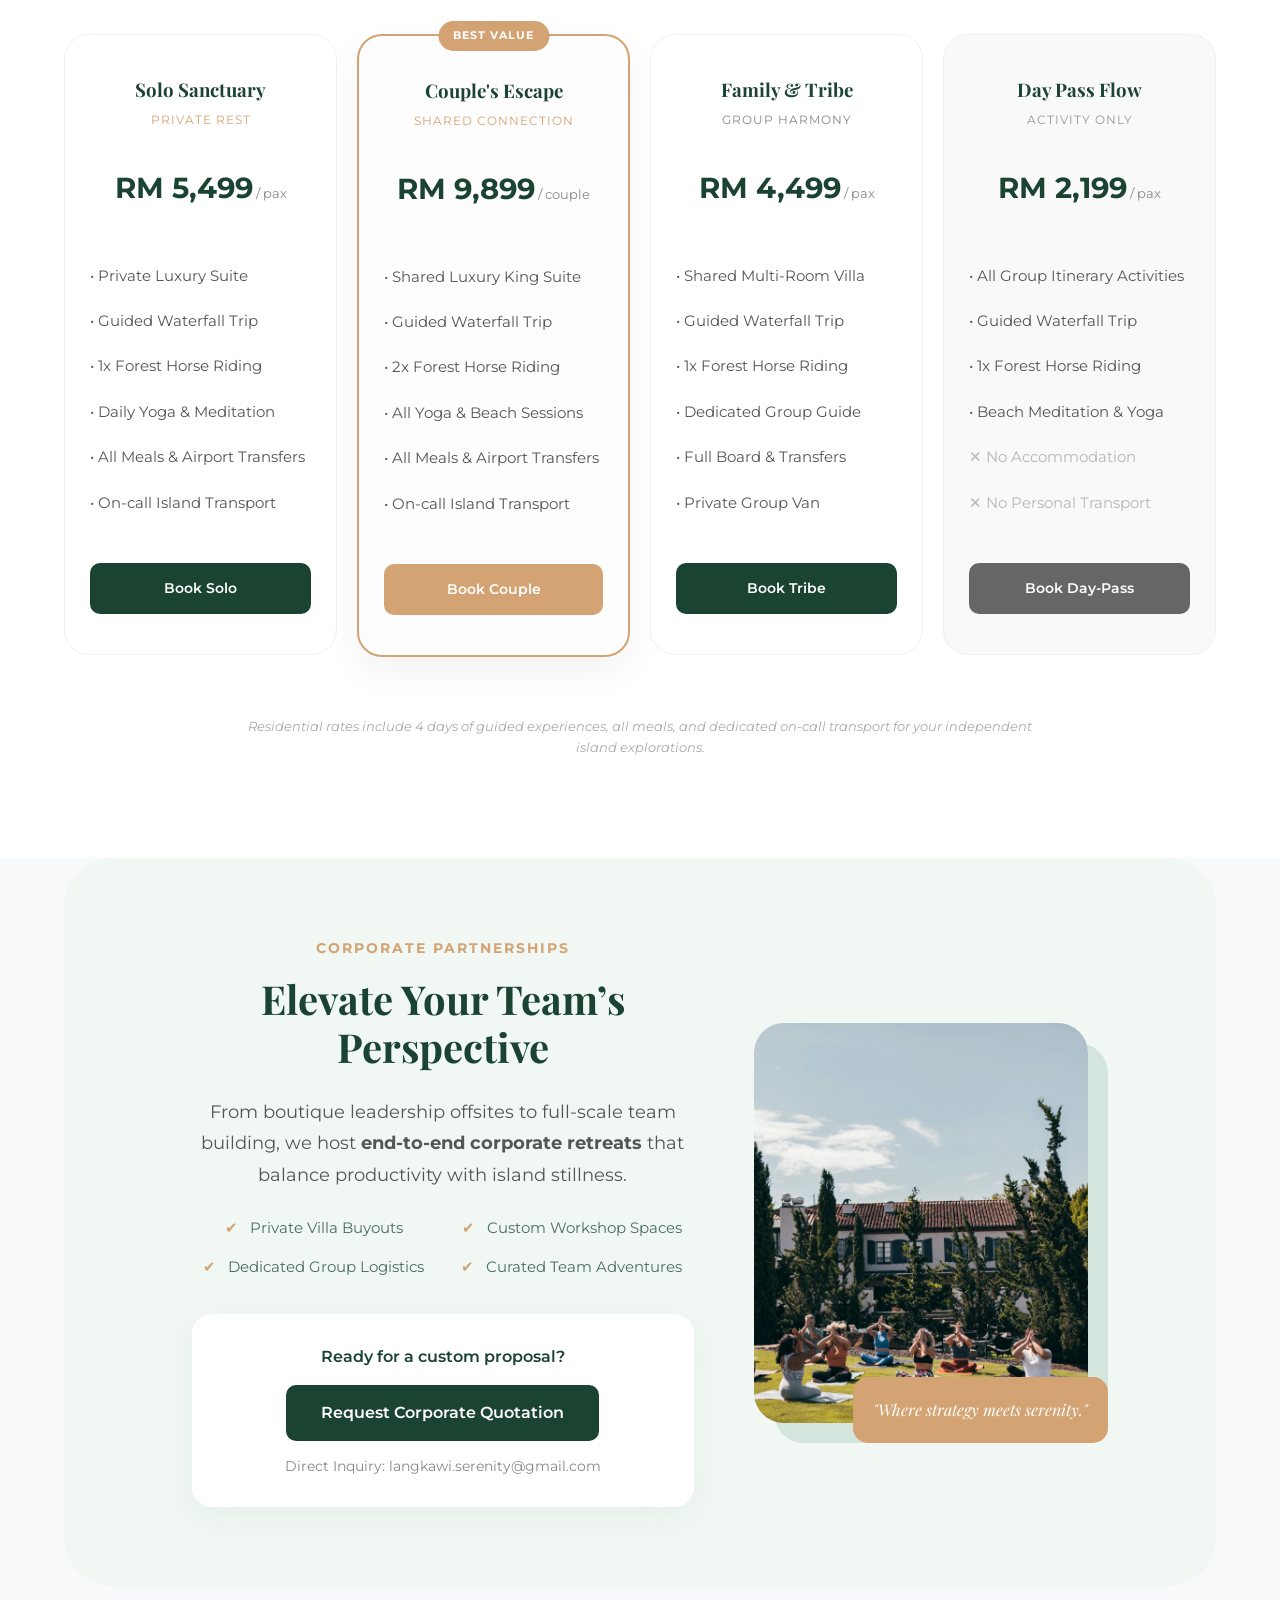
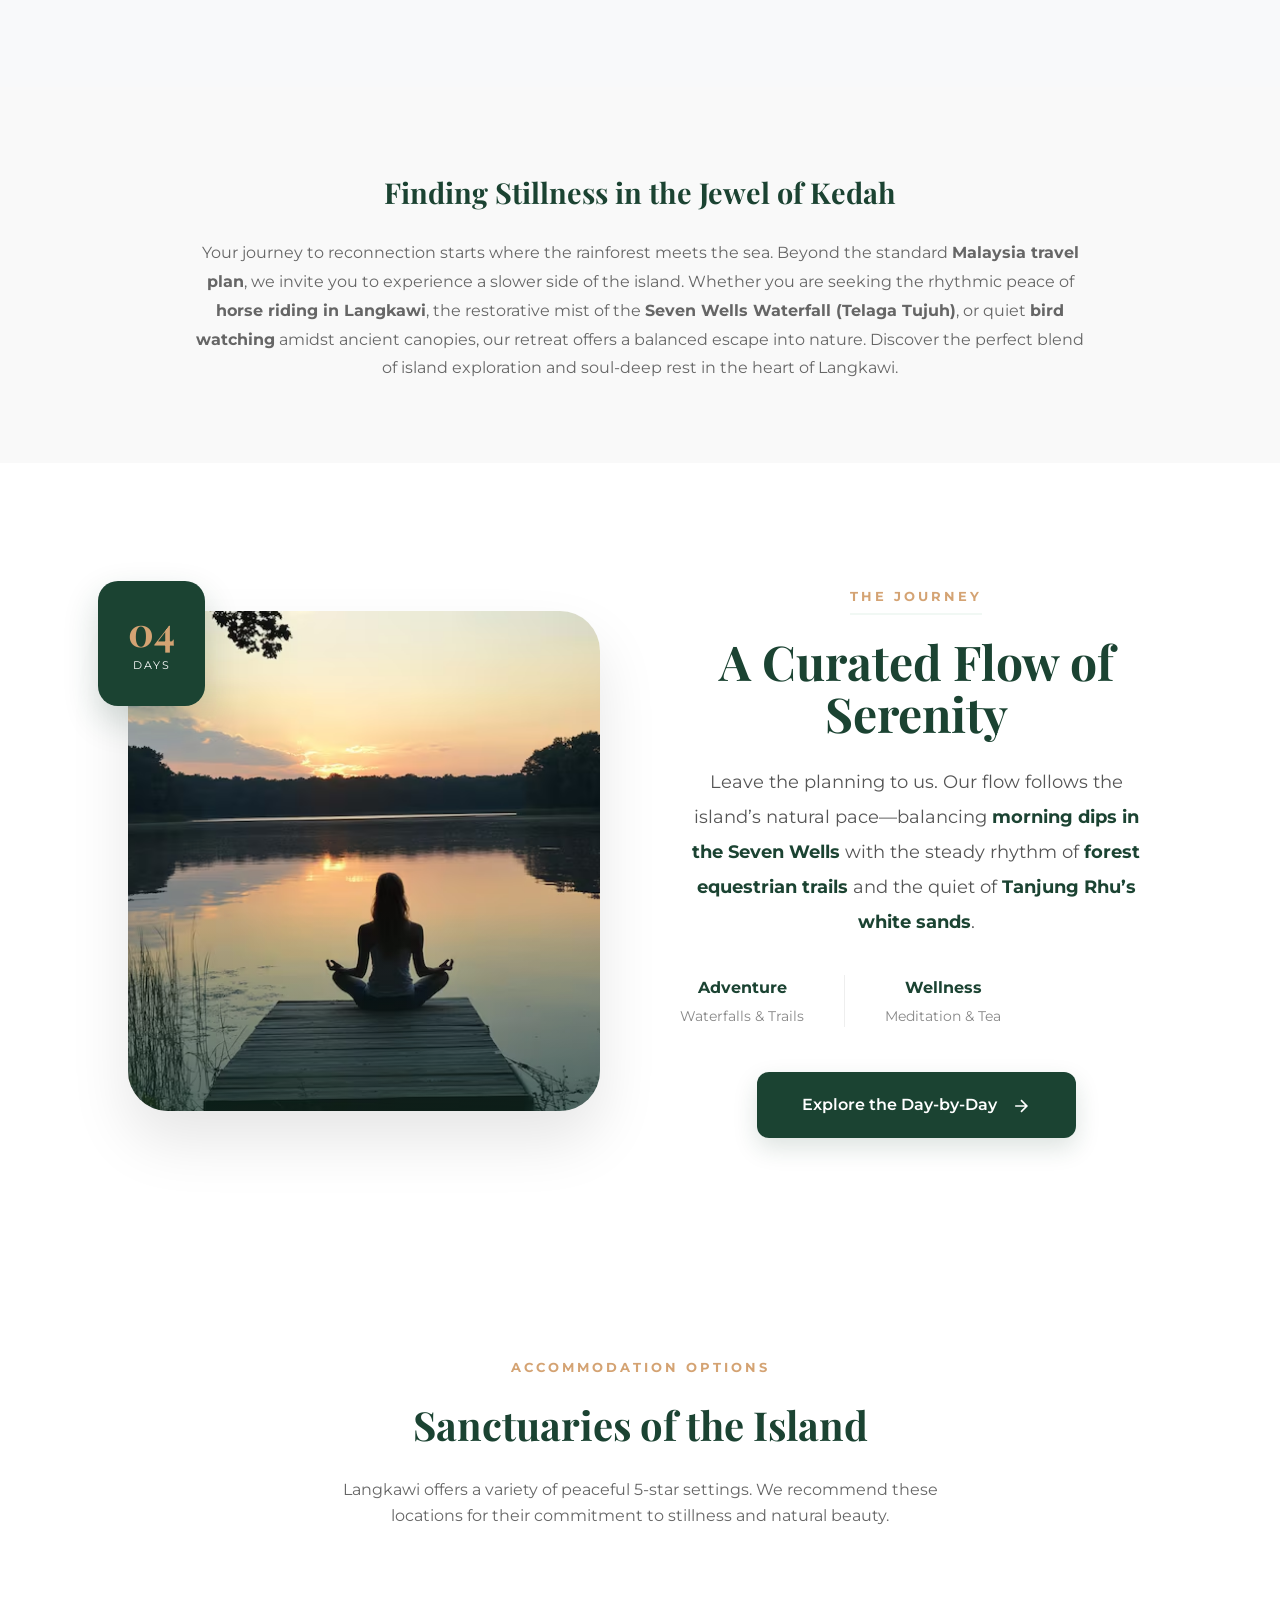
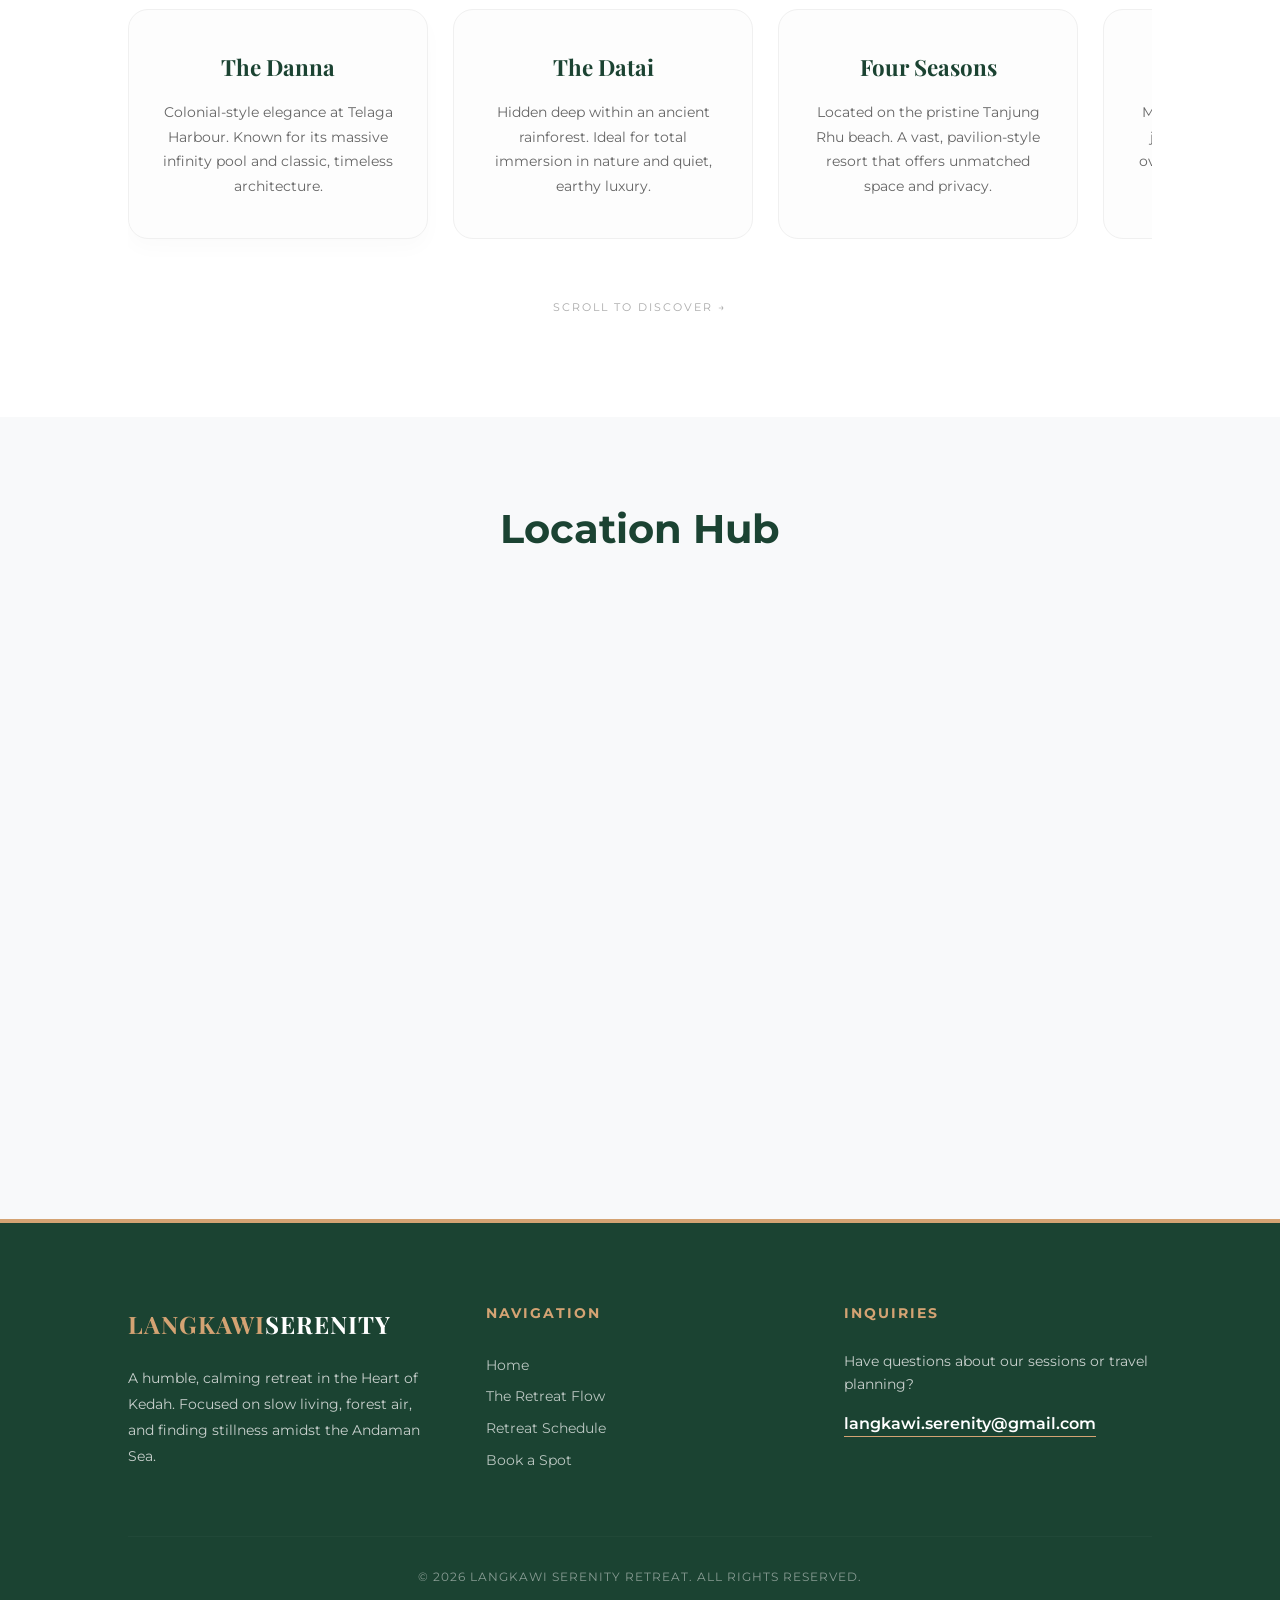
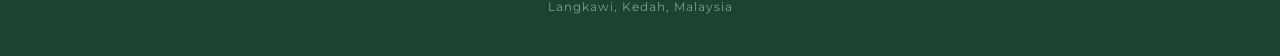
==== commit 0f284e84: "done" ====
--- a/index.html
+++ b/index.html
@@ -14,32 +14,37 @@
     <meta name="description"
         content="Experience the ultimate 4D3N wellness retreat in Langkawi. From Seven Wells waterfalls to KL-to-Langkawi door-to-door travel planning. Book your serenity escape today.">
     <meta name="keywords"
-        content="Langkawi retreat, luxury travel Malaysia, Kuala Lumpur staycation, Subang to Langkawi flight, wellness retreat Langkawi, Seven Wells waterfall, Klang Valley travel planning, Kuala Lumpur Travel Plan, Equestrian, Horse Riding in Malaysia, Bird Watching, Eagle, Waterfall in Malaysia">
+content="Langkawi travel guide, Langkawi island Malaysia, Langkawi itinerary, Langkawi holiday package, Langkawi vacation ideas, Langkawi tourism Malaysia, Langkawi things to do, Langkawi best places to visit, Langkawi weekend getaway, Langkawi travel blog, Langkawi travel tips, Langkawi 3D2N itinerary, Langkawi 4D3N itinerary, Langkawi travel planning, Kuala Lumpur to Langkawi flight, Subang to Langkawi flight, KL to Langkawi ferry">
 </head>
 
 <body>
 
     <nav id="navbar">
-        <div class="logo">
-            <a href="index.html" style="text-decoration:none; color:inherit;">
-                LANGKAWI<span>SERENITY</span>
-            </a>
-        </div>
-
-        <div class="menu-toggle" id="mobile-menu">
-            <span class="bar"></span>
-            <span class="bar"></span>
-            <span class="bar"></span>
-        </div>
-
-        <ul class="nav-links">
-            <li><a href="#home">Home</a></li>
-            <li><a href="#activities">Activities</a></li>
-            <li><a href="#pricing">Pricing</a></li>
-            <li><a href="calendar.html">Schedule</a></li>
-            <li><a href="register.html" class="nav-book-btn">Book Now</a></li>
-        </ul>
-    </nav>
+    <div class="logo">
+        <a href="index.html" style="text-decoration:none; color:inherit;">
+            LANGKAWI<span>SERENITY</span>
+        </a>
+    </div>
+
+    <div class="menu-toggle" id="mobile-menu">
+        <span class="bar"></span>
+        <span class="bar"></span>
+        <span class="bar"></span>
+    </div>
+
+    <ul class="nav-links" id="nav-links">
+        <li><a href="#home">Home</a></li>
+        <li><a href="#activities">Activities</a></li>
+        
+        
+        <li><a href="#kl-support">KL Exclusive</a></li>
+        <li><a href="#pricing">Pricing</a></li>
+        <li><a href="#corporate">Corporate</a></li>
+        <li><a href="#stays">Stays</a></li>
+        <li><a href="calendar.html">Retreat Schedule</a></li>
+        <li><a href="register.html" class="nav-book-btn">Book Now</a></li>
+    </ul>
+</nav>
 
     <header id="home" class="carousel-container">
         <div class="carousel-slide active">
@@ -66,32 +71,74 @@
         <button class="prev" onclick="moveSlide(-1)">❮</button>
         <button class="next" onclick="moveSlide(1)">❯</button>
     </header>
-
-    <section class="luxury-info" style="padding: 80px 10% 40px;">
-        <div class="info-grid">
-            <div class="info-item">
-                <svg width="40" height="40" viewBox="0 0 24 24" fill="none" stroke="currentColor" stroke-width="2"
-                    stroke-linecap="round" stroke-linejoin="round">
-                    <polygon
-                        points="12 2 15.09 8.26 22 9.27 17 14.14 18.18 21.02 12 17.77 5.82 21.02 7 14.14 2 9.27 8.91 8.26 12 2">
-                    </polygon>
-                </svg>
-                <h3>Premium Accommodation</h3>
-                <p>Guaranteed stay in 4 to 5-star luxury hotels with full amenities.</p>
-            </div>
-            <div class="info-item">
-                <svg width="40" height="40" viewBox="0 0 24 24" fill="none" stroke="currentColor" stroke-width="2"
-                    stroke-linecap="round" stroke-linejoin="round">
-                    <rect x="1" y="3" width="15" height="13"></rect>
-                    <polygon points="16 8 20 8 23 11 23 16 16 16 16 8"></polygon>
-                    <circle cx="5.5" cy="18.5" r="2.5"></circle>
-                    <circle cx="18.5" cy="18.5" r="2.5"></circle>
-                </svg>
-                <h3>Island Transport</h3>
-                <p>Professional transportation included for all movements within the island.</p>
-            </div>
-        </div>
-    </section>
+<section id="how-to-book" style="padding: 100px 10%; background: #fdfdfd; font-family: 'Montserrat', sans-serif;">
+    <div style="max-width: 1000px; margin: 0 auto;">
+        
+        <div style="text-align: center; margin-bottom: 60px;">
+            <h4 style="color: #d4a373; text-transform: uppercase; letter-spacing: 3px; font-size: 0.8rem; font-weight: 700; margin-bottom: 15px;">Simple & Transparent</h4>
+            <h2 style="font-family: 'Playfair Display', serif; color: #1b4332; font-size: 2.5rem; margin-bottom: 20px;">Your Journey Starts Here</h2>
+            <p style="color: #666; font-size: 1.1rem; line-height: 1.6; max-width: 600px; margin: 0 auto;">
+                We handle the logistics so you can focus on the stillness. Here is how we bring your retreat to life.
+            </p>
+        </div>
+
+        <div style="display: grid; grid-template-columns: repeat(auto-fit, minmax(280px, 1fr)); gap: 40px; position: relative;">
+            
+            <div style="position: relative; padding: 20px;">
+                <span style="font-family: 'Playfair Display', serif; font-size: 3rem; color: #e7f3ef; position: absolute; top: -10px; left: 0; z-index: 1;">01</span>
+                <div style="position: relative; z-index: 2;">
+                    <h3 style="color: #1b4332; font-size: 1.2rem; margin-bottom: 10px;">Check the Schedule</h3>
+                    <p style="font-size: 0.9rem; color: #666; line-height: 1.6; margin-bottom: 15px;">Visit our <a href="calendar.html" style="color: #d4a373; text-decoration: none; font-weight: 600;">Retreat Calendar</a> to find a date that fits your rhythm.</p>
+                </div>
+            </div>
+
+            <div style="position: relative; padding: 20px;">
+                <span style="font-family: 'Playfair Display', serif; font-size: 3rem; color: #e7f3ef; position: absolute; top: -10px; left: 0; z-index: 1;">02</span>
+                <div style="position: relative; z-index: 2;">
+                    <h3 style="color: #1b4332; font-size: 1.2rem; margin-bottom: 10px;">Select Your Package</h3>
+                    <p style="font-size: 0.9rem; color: #666; line-height: 1.6;">Choose your stay type and decide if you'd like our <strong>KL Exclusive</strong> door-to-door transport.</p>
+                </div>
+            </div>
+
+            <div style="position: relative; padding: 20px;">
+                <span style="font-family: 'Playfair Display', serif; font-size: 3rem; color: #e7f3ef; position: absolute; top: -10px; left: 0; z-index: 1;">03</span>
+                <div style="position: relative; z-index: 2;">
+                    <h3 style="color: #1b4332; font-size: 1.2rem; margin-bottom: 10px;">Submit Booking</h3>
+                    <p style="font-size: 0.9rem; color: #666; line-height: 1.6;">Fill out our simple registration form with your details and preferences.</p>
+                </div>
+            </div>
+
+            <div style="position: relative; padding: 20px;">
+                <span style="font-family: 'Playfair Display', serif; font-size: 3rem; color: #e7f3ef; position: absolute; top: -10px; left: 0; z-index: 1;">04</span>
+                <div style="position: relative; z-index: 2;">
+                    <h3 style="color: #1b4332; font-size: 1.2rem; margin-bottom: 10px;">Personal Confirmation</h3>
+                    <p style="font-size: 0.9rem; color: #666; line-height: 1.6;">We will contact you within <strong>24 hours</strong> to confirm availability and discuss your specific needs.</p>
+                </div>
+            </div>
+
+            <div style="position: relative; padding: 20px;">
+                <span style="font-family: 'Playfair Display', serif; font-size: 3rem; color: #e7f3ef; position: absolute; top: -10px; left: 0; z-index: 1;">05</span>
+                <div style="position: relative; z-index: 2;">
+                    <h3 style="color: #1b4332; font-size: 1.2rem; margin-bottom: 10px;">Secure Your Spot</h3>
+                    <p style="font-size: 0.9rem; color: #666; line-height: 1.6;">Make your payment through our secure channels to finalize your reservation.</p>
+                </div>
+            </div>
+
+            <div style="position: relative; padding: 20px;">
+                <span style="font-family: 'Playfair Display', serif; font-size: 3rem; color: #e7f3ef; position: absolute; top: -10px; left: 0; z-index: 1;">06</span>
+                <div style="position: relative; z-index: 2;">
+                    <h3 style="color: #1b4332; font-size: 1.2rem; margin-bottom: 10px;">Arrive & Unwind</h3>
+                    <p style="font-size: 0.9rem; color: #666; line-height: 1.6;">Step into a hassle-free experience where every detail is cared for by our island team.</p>
+                </div>
+            </div>
+
+        </div>
+
+        <div style="text-align: center; margin-top: 60px;">
+            <a href="register.html" style="display: inline-block; background: #1b4332; color: white; padding: 18px 45px; border-radius: 50px; text-decoration: none; font-weight: 600; box-shadow: 0 10px 20px rgba(27,67,50,0.1);">Start Your Booking</a>
+        </div>
+    </div>
+</section>
 
     <section id="activities" class="grid" style="padding: 40px 10% 100px;">
         <div class="card">
@@ -111,7 +158,7 @@
         </div>
     </section>
 
-    <section
+    <section id="kl-support"
         style="background: #1b4332; color: white; padding: 100px 10%; text-align: center; border-radius: 50px 50px 0 0;">
         <h2 style="color: #d4a373; font-size: 2.2rem; font-family: 'Playfair Display', serif;">Are you from the Klang
             Valley?</h2>
@@ -371,7 +418,80 @@
             </div>
         </div>
     </section>
-
+<section id="stays" style="padding: 100px 10%; background: #fff; font-family: 'Montserrat', sans-serif;">
+    <div style="max-width: 1100px; margin: 0 auto; text-align: center; margin-bottom: 50px;">
+        <h4 style="color: #d4a373; text-transform: uppercase; letter-spacing: 3px; font-size: 0.8rem; font-weight: 700; margin-bottom: 15px;">Accommodation Options</h4>
+        <h2 style="font-family: 'Playfair Display', serif; color: #1b4332; font-size: 2.5rem; margin-bottom: 20px;">Sanctuaries of the Island</h2>
+        <p style="color: #666; font-size: 1rem; line-height: 1.6; max-width: 600px; margin: 0 auto;">
+            Langkawi offers a variety of peaceful 5-star settings. We recommend these locations for their commitment to stillness and natural beauty.
+        </p>
+    </div>
+
+    <div class="hotel-carousel" style="display: flex; overflow-x: auto; gap: 25px; padding: 30px 10px; scroll-snap-type: x mandatory; -webkit-overflow-scrolling: touch; scrollbar-width: none;">
+        
+        <div style="flex: 0 0 300px; scroll-snap-align: start; background: #fdfdfd; border: 1px solid #f0f0f0; padding: 40px 30px; border-radius: 20px; box-shadow: 0 10px 20px rgba(0,0,0,0.02);">
+            <h3 style="font-family: 'Playfair Display', serif; color: #1b4332; margin-bottom: 15px; font-size: 1.4rem;">The Danna</h3>
+            <p style="font-size: 0.85rem; color: #666; line-height: 1.8;">Colonial-style elegance at Telaga Harbour. Known for its massive infinity pool and classic, timeless architecture.</p>
+        </div>
+
+        <div style="flex: 0 0 300px; scroll-snap-align: start; background: #fdfdfd; border: 1px solid #f0f0f0; padding: 40px 30px; border-radius: 20px;">
+            <h3 style="font-family: 'Playfair Display', serif; color: #1b4332; margin-bottom: 15px; font-size: 1.4rem;">The Datai</h3>
+            <p style="font-size: 0.85rem; color: #666; line-height: 1.8;">Hidden deep within an ancient rainforest. Ideal for total immersion in nature and quiet, earthy luxury.</p>
+        </div>
+
+        <div style="flex: 0 0 300px; scroll-snap-align: start; background: #fdfdfd; border: 1px solid #f0f0f0; padding: 40px 30px; border-radius: 20px;">
+            <h3 style="font-family: 'Playfair Display', serif; color: #1b4332; margin-bottom: 15px; font-size: 1.4rem;">Four Seasons</h3>
+            <p style="font-size: 0.85rem; color: #666; line-height: 1.8;">Located on the pristine Tanjung Rhu beach. A vast, pavilion-style resort that offers unmatched space and privacy.</p>
+        </div>
+
+        <div style="flex: 0 0 300px; scroll-snap-align: start; background: #fdfdfd; border: 1px solid #f0f0f0; padding: 40px 30px; border-radius: 20px;">
+            <h3 style="font-family: 'Playfair Display', serif; color: #1b4332; margin-bottom: 15px; font-size: 1.4rem;">The Ritz-Carlton</h3>
+            <p style="font-size: 0.85rem; color: #666; line-height: 1.8;">Modern luxury blended with the jungle. Features a world-class overwater spa and private beach cove.</p>
+        </div>
+
+        <div style="flex: 0 0 300px; scroll-snap-align: start; background: #fdfdfd; border: 1px solid #f0f0f0; padding: 40px 30px; border-radius: 20px;">
+            <h3 style="font-family: 'Playfair Display', serif; color: #1b4332; margin-bottom: 15px; font-size: 1.4rem;">Casa del Mar</h3>
+            <p style="font-size: 0.85rem; color: #666; line-height: 1.8;">A boutique "Home by the Sea" on Pantai Cenang. Small, intimate, and highly personalized service.</p>
+        </div>
+
+        <div style="flex: 0 0 300px; scroll-snap-align: start; background: #fdfdfd; border: 1px solid #f0f0f0; padding: 40px 30px; border-radius: 20px;">
+            <h3 style="font-family: 'Playfair Display', serif; color: #1b4332; margin-bottom: 15px; font-size: 1.4rem;">The St. Regis</h3>
+            <p style="font-size: 0.85rem; color: #666; line-height: 1.8;">The height of sophistication on the island's southern tip. Perfect for those who enjoy refined, grand spaces.</p>
+        </div>
+
+        <div style="flex: 0 0 300px; scroll-snap-align: start; background: #fdfdfd; border: 1px solid #f0f0f0; padding: 40px 30px; border-radius: 20px;">
+            <h3 style="font-family: 'Playfair Display', serif; color: #1b4332; margin-bottom: 15px; font-size: 1.4rem;">The Westin</h3>
+            <p style="font-size: 0.85rem; color: #666; line-height: 1.8;">A wellness-focused resort near the ferry terminal. Excellent spa facilities and restorative "Heavenly" beds.</p>
+        </div>
+
+        <div style="flex: 0 0 300px; scroll-snap-align: start; background: #fdfdfd; border: 1px solid #f0f0f0; padding: 40px 30px; border-radius: 20px;">
+            <h3 style="font-family: 'Playfair Display', serif; color: #1b4332; margin-bottom: 15px; font-size: 1.4rem;">Pelangi Beach</h3>
+            <p style="font-size: 0.85rem; color: #666; line-height: 1.8;">Traditional Malay village architecture set in lush tropical gardens. Very authentic and family-friendly.</p>
+        </div>
+
+        <div style="flex: 0 0 300px; scroll-snap-align: start; background: #fdfdfd; border: 1px solid #f0f0f0; padding: 40px 30px; border-radius: 20px;">
+            <h3 style="font-family: 'Playfair Display', serif; color: #1b4332; margin-bottom: 15px; font-size: 1.4rem;">Tanjung Rhu Resort</h3>
+            <p style="font-size: 0.85rem; color: #666; line-height: 1.8;">A quiet classic on the most beautiful beach in Langkawi. Known for its peaceful, wide-open spaces.</p>
+        </div>
+
+        <div style="flex: 0 0 300px; scroll-snap-align: start; background: #fdfdfd; border: 1px solid #f0f0f0; padding: 40px 30px; border-radius: 20px;">
+            <h3 style="font-family: 'Playfair Display', serif; color: #1b4332; margin-bottom: 15px; font-size: 1.4rem;">Ambong Pool Villas</h3>
+            <p style="font-size: 0.85rem; color: #666; line-height: 1.8;">Private, eco-conscious villas perched on a hillside. Offers incredible views and a deep sense of seclusion.</p>
+        </div>
+
+    </div>
+
+    <p style="text-align: center; margin-top: 30px; font-size: 0.7rem; color: #aaa; letter-spacing: 2px;">
+        <span class="mobile-only">SCROLL TO DISCOVER →</span>
+    </p>
+</section>
+
+<style>
+    .hotel-carousel::-webkit-scrollbar { display: none; }
+    @media (max-width: 768px) {
+        .hotel-carousel { padding-left: 5%; padding-right: 5%; }
+    }
+</style>
     <section id="location" style="padding: 80px 10%;">
         <h2 style="text-align:center; margin-bottom:40px;">Location Hub</h2>
         <div class="map-container">
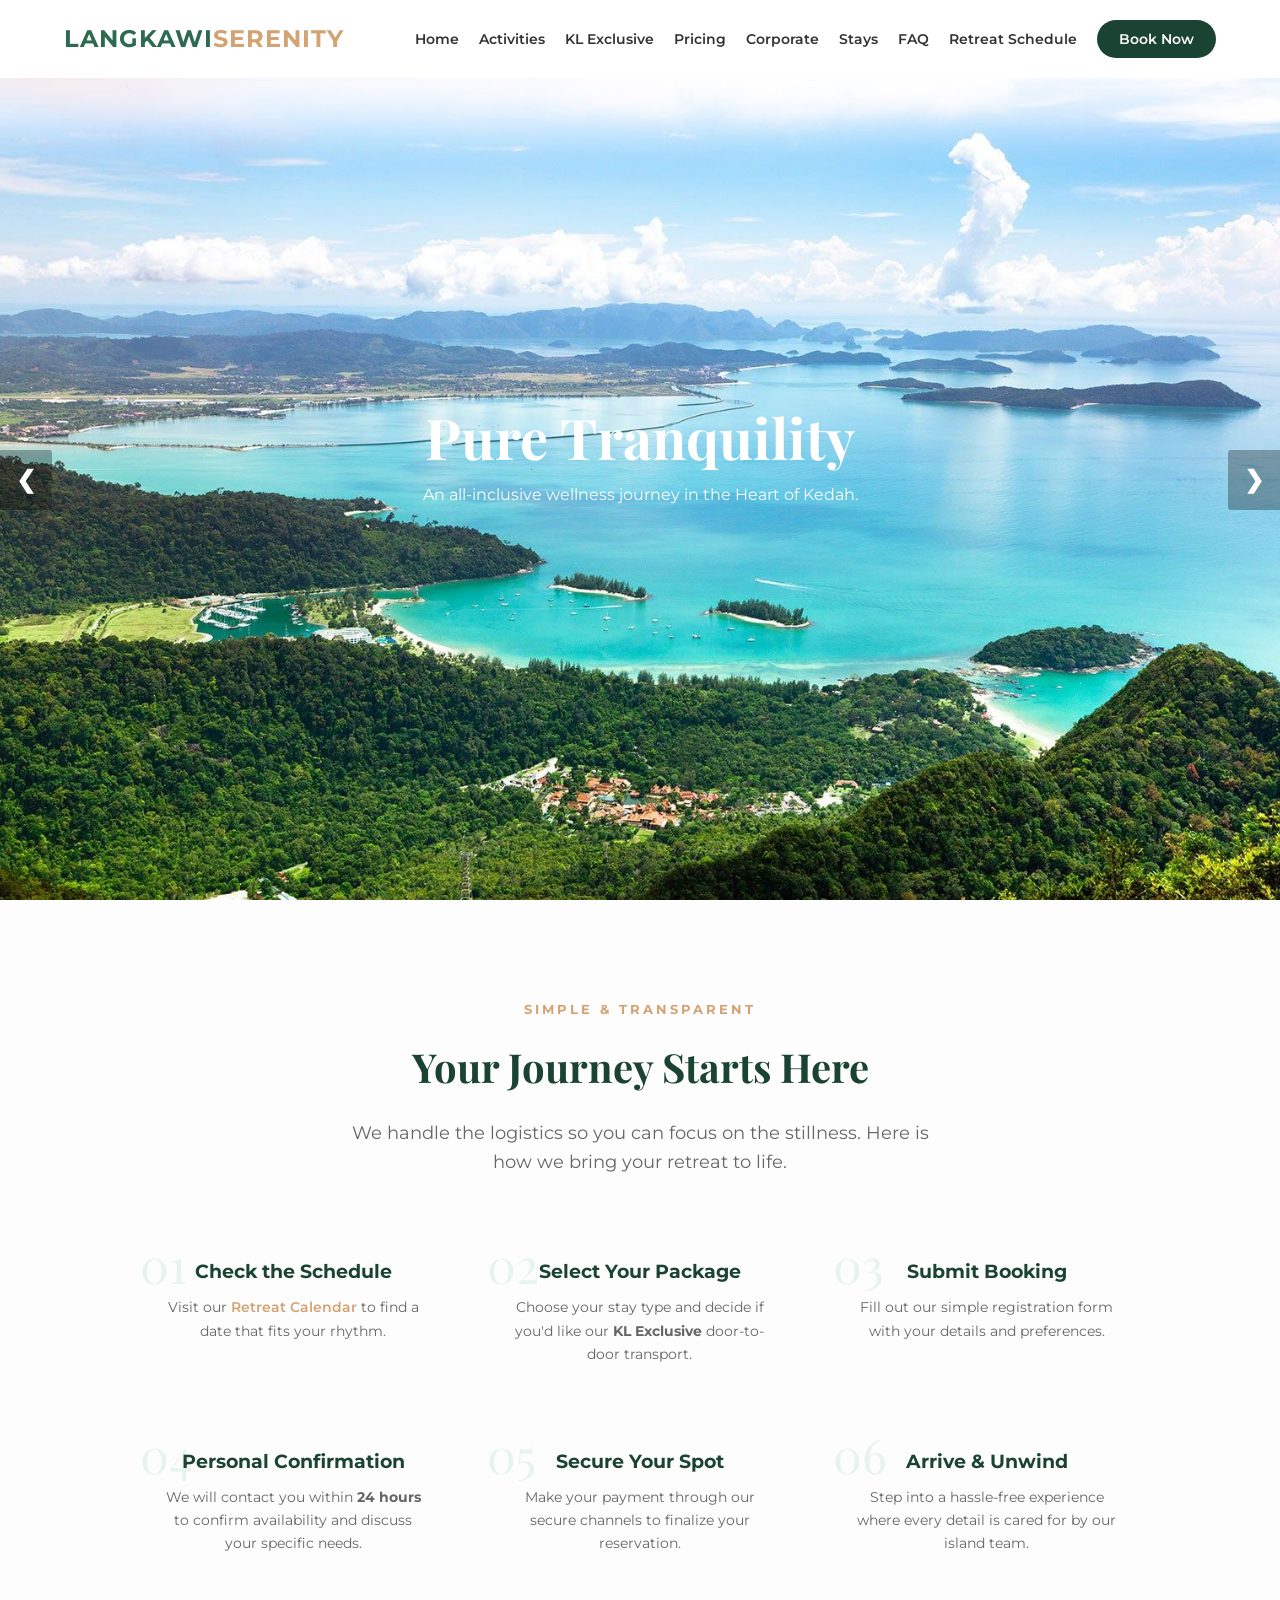
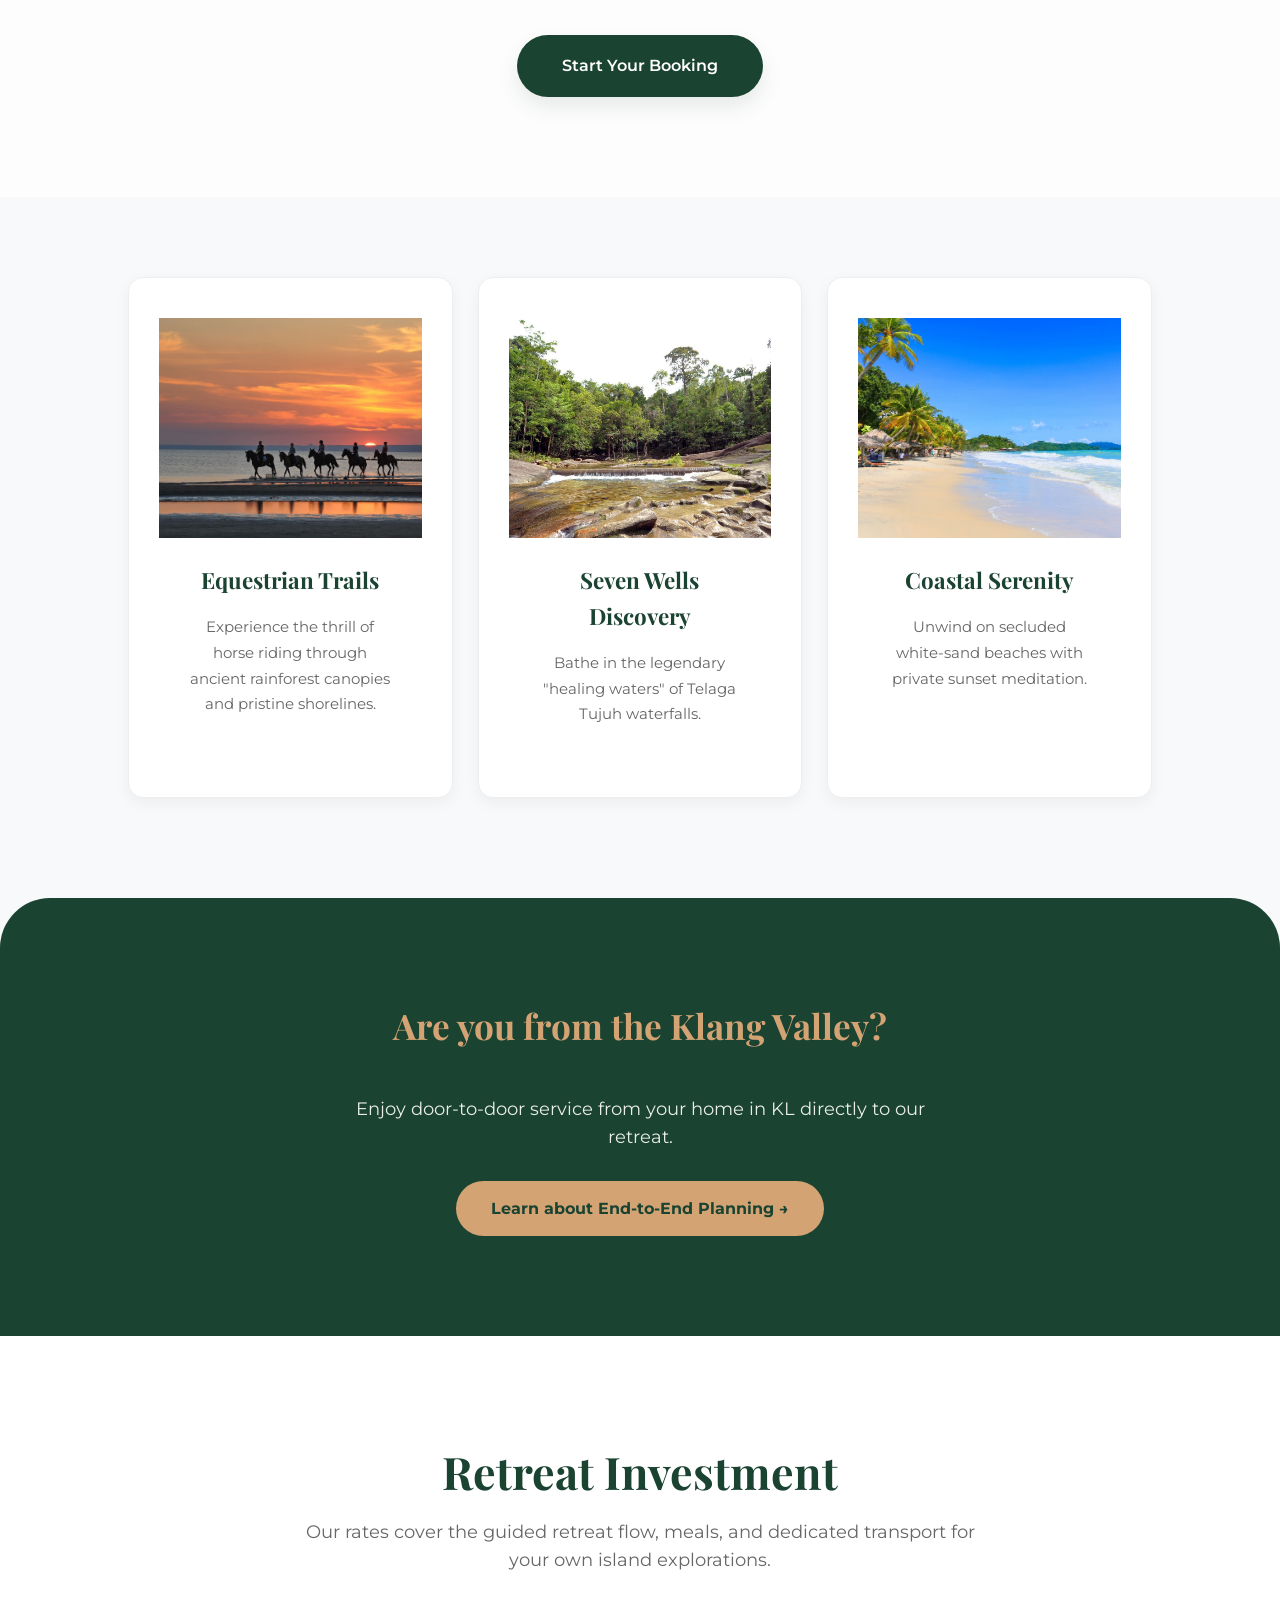
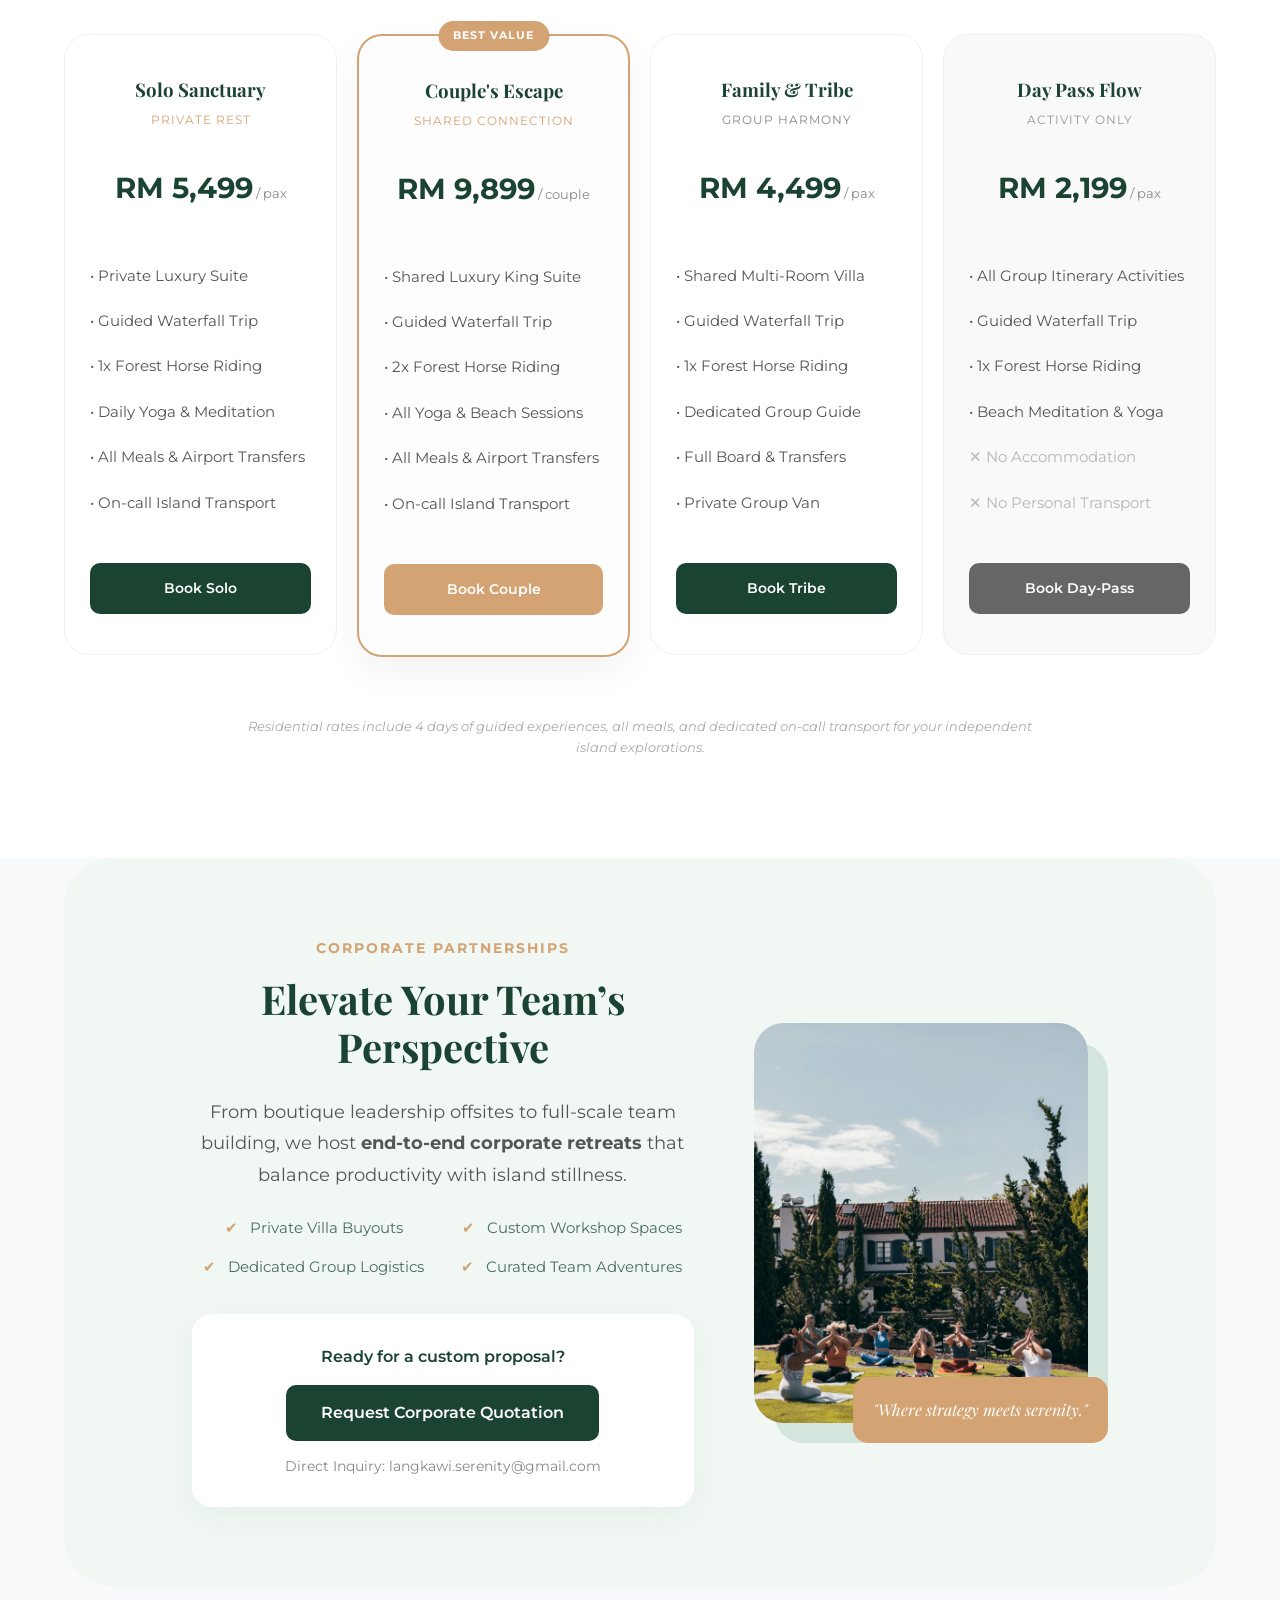
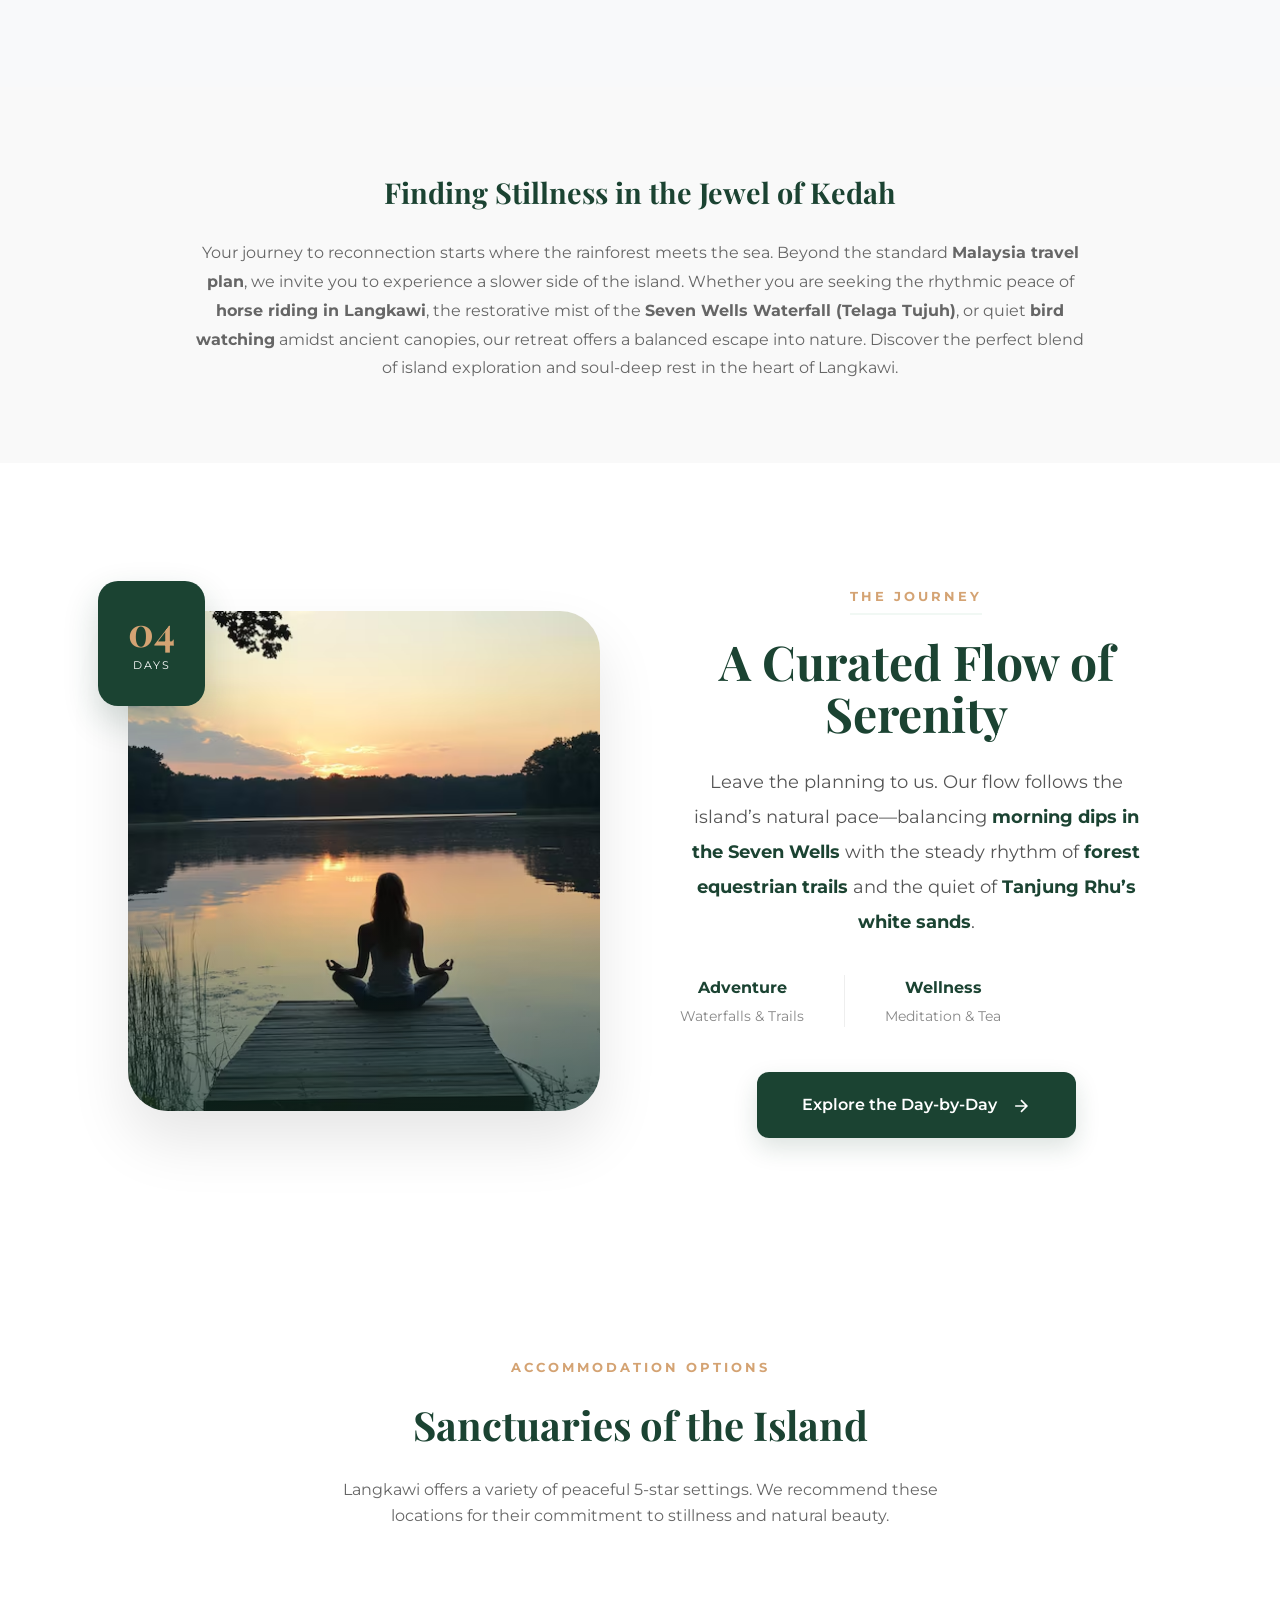
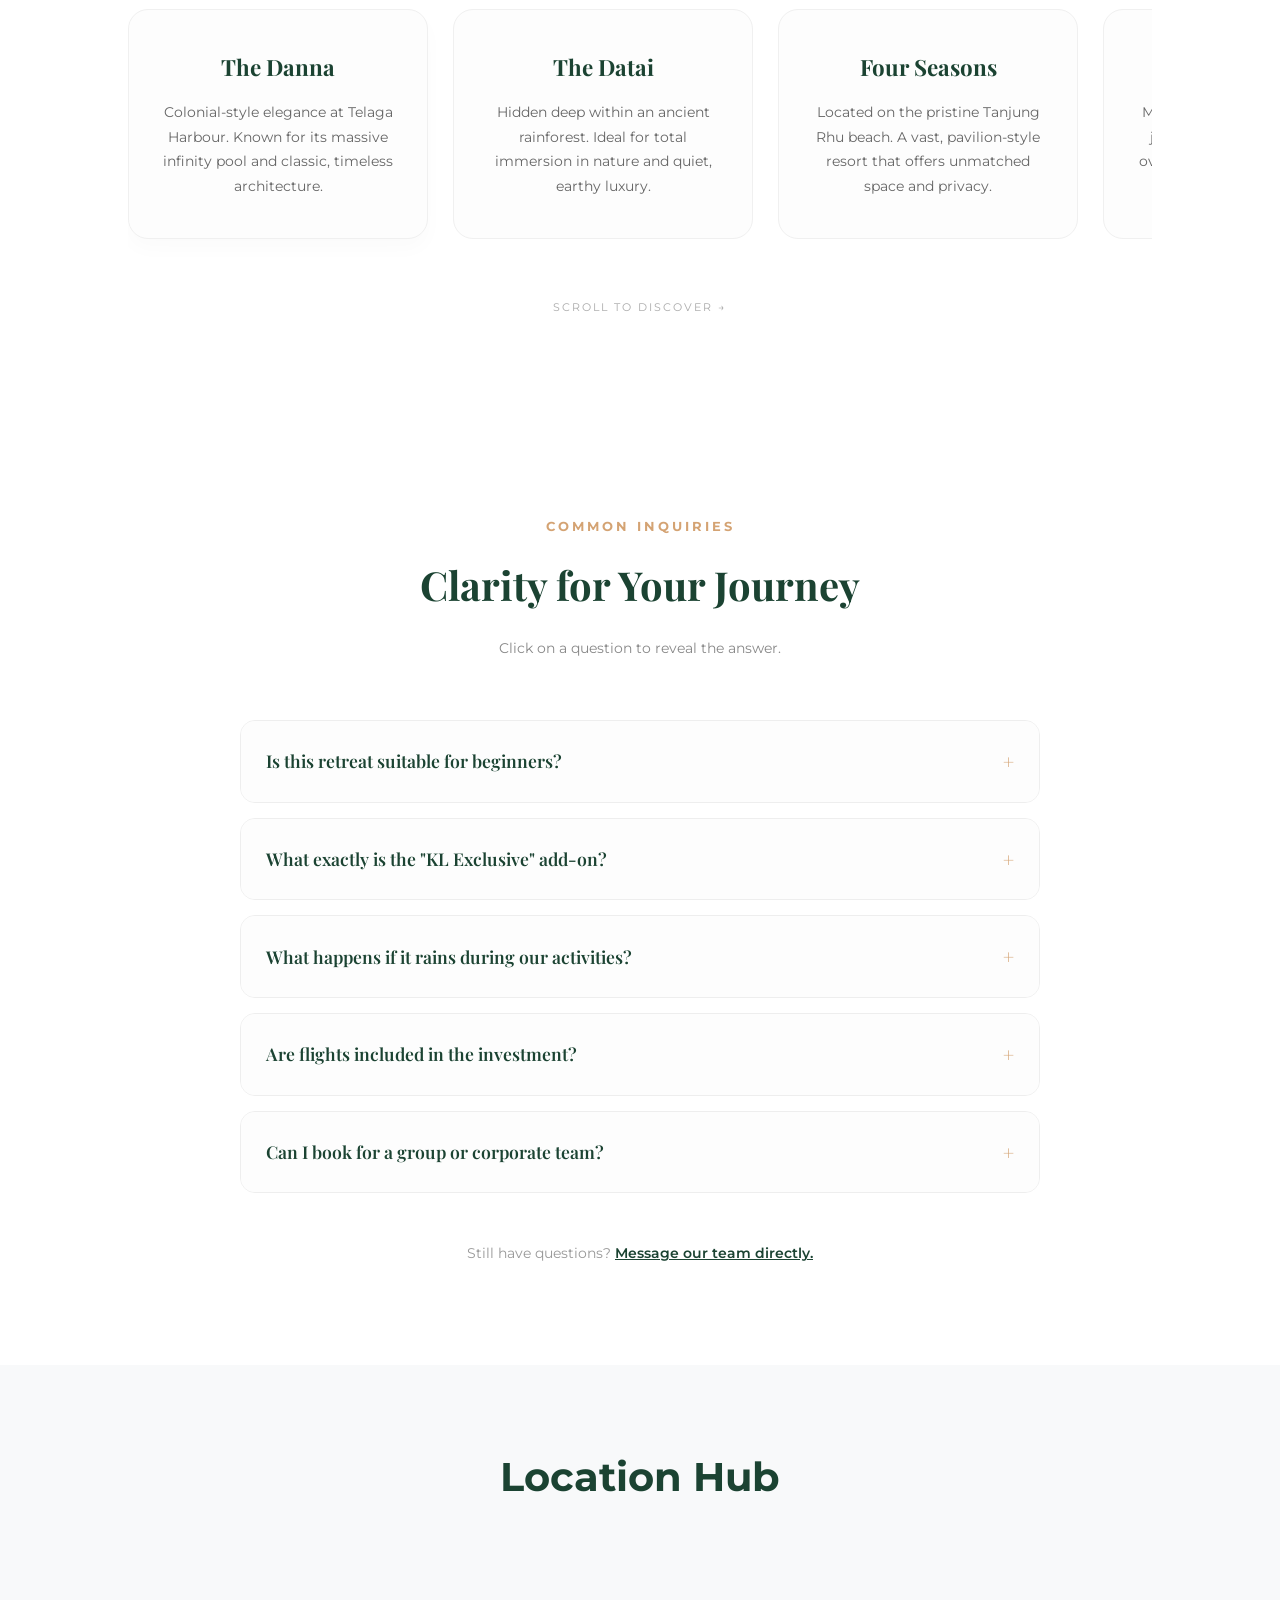
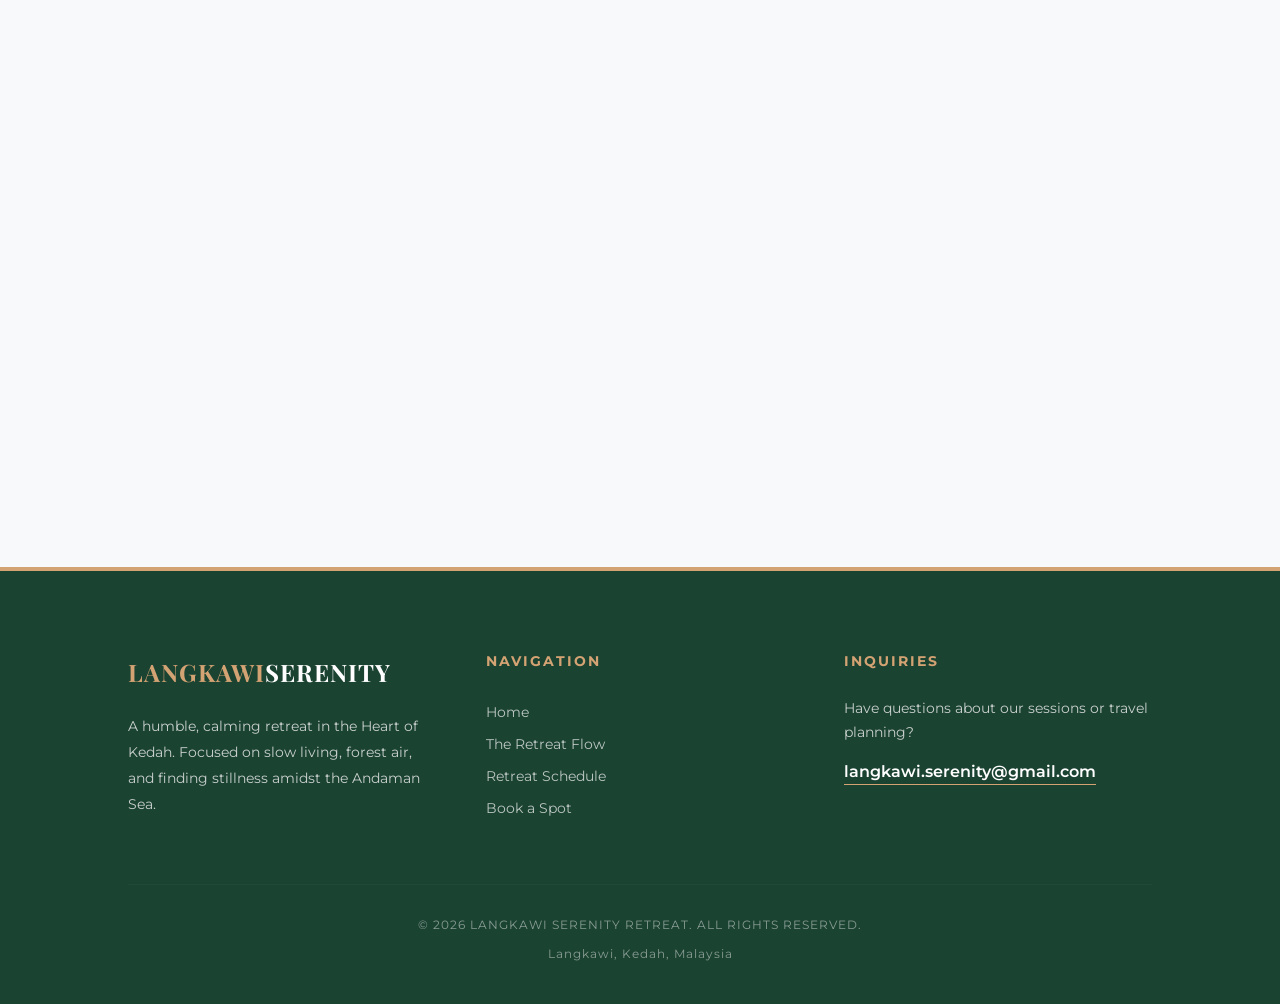
==== commit 39e62b0b: "done" ====
--- a/index.html
+++ b/index.html
@@ -41,6 +41,7 @@
         <li><a href="#pricing">Pricing</a></li>
         <li><a href="#corporate">Corporate</a></li>
         <li><a href="#stays">Stays</a></li>
+        <li><a href="#faq">FAQ</a></li>
         <li><a href="calendar.html">Retreat Schedule</a></li>
         <li><a href="register.html" class="nav-book-btn">Book Now</a></li>
     </ul>
@@ -486,6 +487,96 @@
     </p>
 </section>
 
+<section id="faq" style="padding: 100px 10%; background: #ffffff; font-family: 'Montserrat', sans-serif;">
+    <div style="max-width: 800px; margin: 0 auto;">
+        
+        <div style="text-align: center; margin-bottom: 60px;">
+            <h4 style="color: #d4a373; text-transform: uppercase; letter-spacing: 3px; font-size: 0.8rem; font-weight: 700; margin-bottom: 15px;">Common Inquiries</h4>
+            <h2 style="font-family: 'Playfair Display', serif; color: #1b4332; font-size: 2.5rem; margin-bottom: 20px;">Clarity for Your Journey</h2>
+            <p style="color: #888; font-size: 0.9rem;">Click on a question to reveal the answer.</p>
+        </div>
+
+        <div class="faq-accordion">
+            
+            <details style="margin-bottom: 15px; border: 1px solid #eee; border-radius: 15px; overflow: hidden; transition: 0.3s;">
+                <summary style="padding: 25px; cursor: pointer; color: #1b4332; font-weight: 600; font-family: 'Playfair Display', serif; font-size: 1.1rem; list-style: none; display: flex; justify-content: space-between; align-items: center; background: #fdfdfd;">
+                    Is this retreat suitable for beginners?
+                    <span style="color: #d4a373; font-size: 1.2rem;">+</span>
+                </summary>
+                <div style="padding: 0 25px 25px; color: #666; font-size: 0.95rem; line-height: 1.7; background: #fdfdfd;">
+                    Absolutely. Our yoga sessions are slow-paced and restorative, and our horse riding trails are guided by professionals who cater to first-time riders. This journey is about connection, not performance.
+                </div>
+            </details>
+
+            <details style="margin-bottom: 15px; border: 1px solid #eee; border-radius: 15px; overflow: hidden;">
+                <summary style="padding: 25px; cursor: pointer; color: #1b4332; font-weight: 600; font-family: 'Playfair Display', serif; font-size: 1.1rem; list-style: none; display: flex; justify-content: space-between; align-items: center; background: #fdfdfd;">
+                    What exactly is the "KL Exclusive" add-on?
+                    <span style="color: #d4a373; font-size: 1.2rem;">+</span>
+                </summary>
+                <div style="padding: 0 25px 25px; color: #666; font-size: 0.95rem; line-height: 1.7; background: #fdfdfd;">
+                    For guests in the Klang Valley, we provide a true door-to-door experience. This includes a private car from your home to the airport, flight coordination, and a warm welcome upon arrival in Langkawi. We handle the transitions so you can remain in a state of rest.
+                </div>
+            </details>
+
+            <details style="margin-bottom: 15px; border: 1px solid #eee; border-radius: 15px; overflow: hidden;">
+                <summary style="padding: 25px; cursor: pointer; color: #1b4332; font-weight: 600; font-family: 'Playfair Display', serif; font-size: 1.1rem; list-style: none; display: flex; justify-content: space-between; align-items: center; background: #fdfdfd;">
+                    What happens if it rains during our activities?
+                    <span style="color: #d4a373; font-size: 1.2rem;">+</span>
+                </summary>
+                <div style="padding: 0 25px 25px; color: #666; font-size: 0.95rem; line-height: 1.7; background: #fdfdfd;">
+                    Langkawi’s tropical rhythm includes passing showers. If weather affects our outdoor plans, we shift to indoor forest-view yoga, wellness workshops, or allow for extra quiet time in the sanctuary of your resort.
+                </div>
+            </details>
+
+            <details style="margin-bottom: 15px; border: 1px solid #eee; border-radius: 15px; overflow: hidden;">
+                <summary style="padding: 25px; cursor: pointer; color: #1b4332; font-weight: 600; font-family: 'Playfair Display', serif; font-size: 1.1rem; list-style: none; display: flex; justify-content: space-between; align-items: center; background: #fdfdfd;">
+                    Are flights included in the investment?
+                    <span style="color: #d4a373; font-size: 1.2rem;">+</span>
+                </summary>
+                <div style="padding: 0 25px 25px; color: #666; font-size: 0.95rem; line-height: 1.7; background: #fdfdfd;">
+                    Our standard rates cover the retreat flow, accommodation, meals, and island transport. For those choosing the KL Exclusive add-on, we assist in coordinating and including your flights for a seamless end-to-end package.
+                </div>
+            </details>
+
+            <details style="margin-bottom: 15px; border: 1px solid #eee; border-radius: 15px; overflow: hidden;">
+                <summary style="padding: 25px; cursor: pointer; color: #1b4332; font-weight: 600; font-family: 'Playfair Display', serif; font-size: 1.1rem; list-style: none; display: flex; justify-content: space-between; align-items: center; background: #fdfdfd;">
+                    Can I book for a group or corporate team?
+                    <span style="color: #d4a373; font-size: 1.2rem;">+</span>
+                </summary>
+                <div style="padding: 0 25px 25px; color: #666; font-size: 0.95rem; line-height: 1.7; background: #fdfdfd;">
+                    Yes. We specialize in boutique group experiences and end-to-end corporate retreats. Please reach out via our Corporate section for a custom quotation tailored to your team's size and goals.
+                </div>
+            </details>
+
+        </div>
+
+        <div style="text-align: center; margin-top: 50px;">
+            <p style="color: #999; font-size: 0.85rem;">Still have questions? <a href="mailto:langkawi.serenity@gmail.com" style="color: #1b4332; font-weight: 600; text-decoration: underline;">Message our team directly.</a></p>
+        </div>
+    </div>
+</section>
+
+<style>
+    /* Removes the default arrow in Chrome/Safari */
+    summary::-webkit-details-marker {
+        display: none;
+    }
+    
+    details[open] summary span {
+        transform: rotate(45deg);
+        color: #1b4332;
+    }
+
+    details summary span {
+        transition: transform 0.3s ease;
+    }
+
+    details[open] {
+        border-color: #d4a373 !important;
+        box-shadow: 0 10px 20px rgba(0,0,0,0.02);
+    }
+</style>
+
 <style>
     .hotel-carousel::-webkit-scrollbar { display: none; }
     @media (max-width: 768px) {
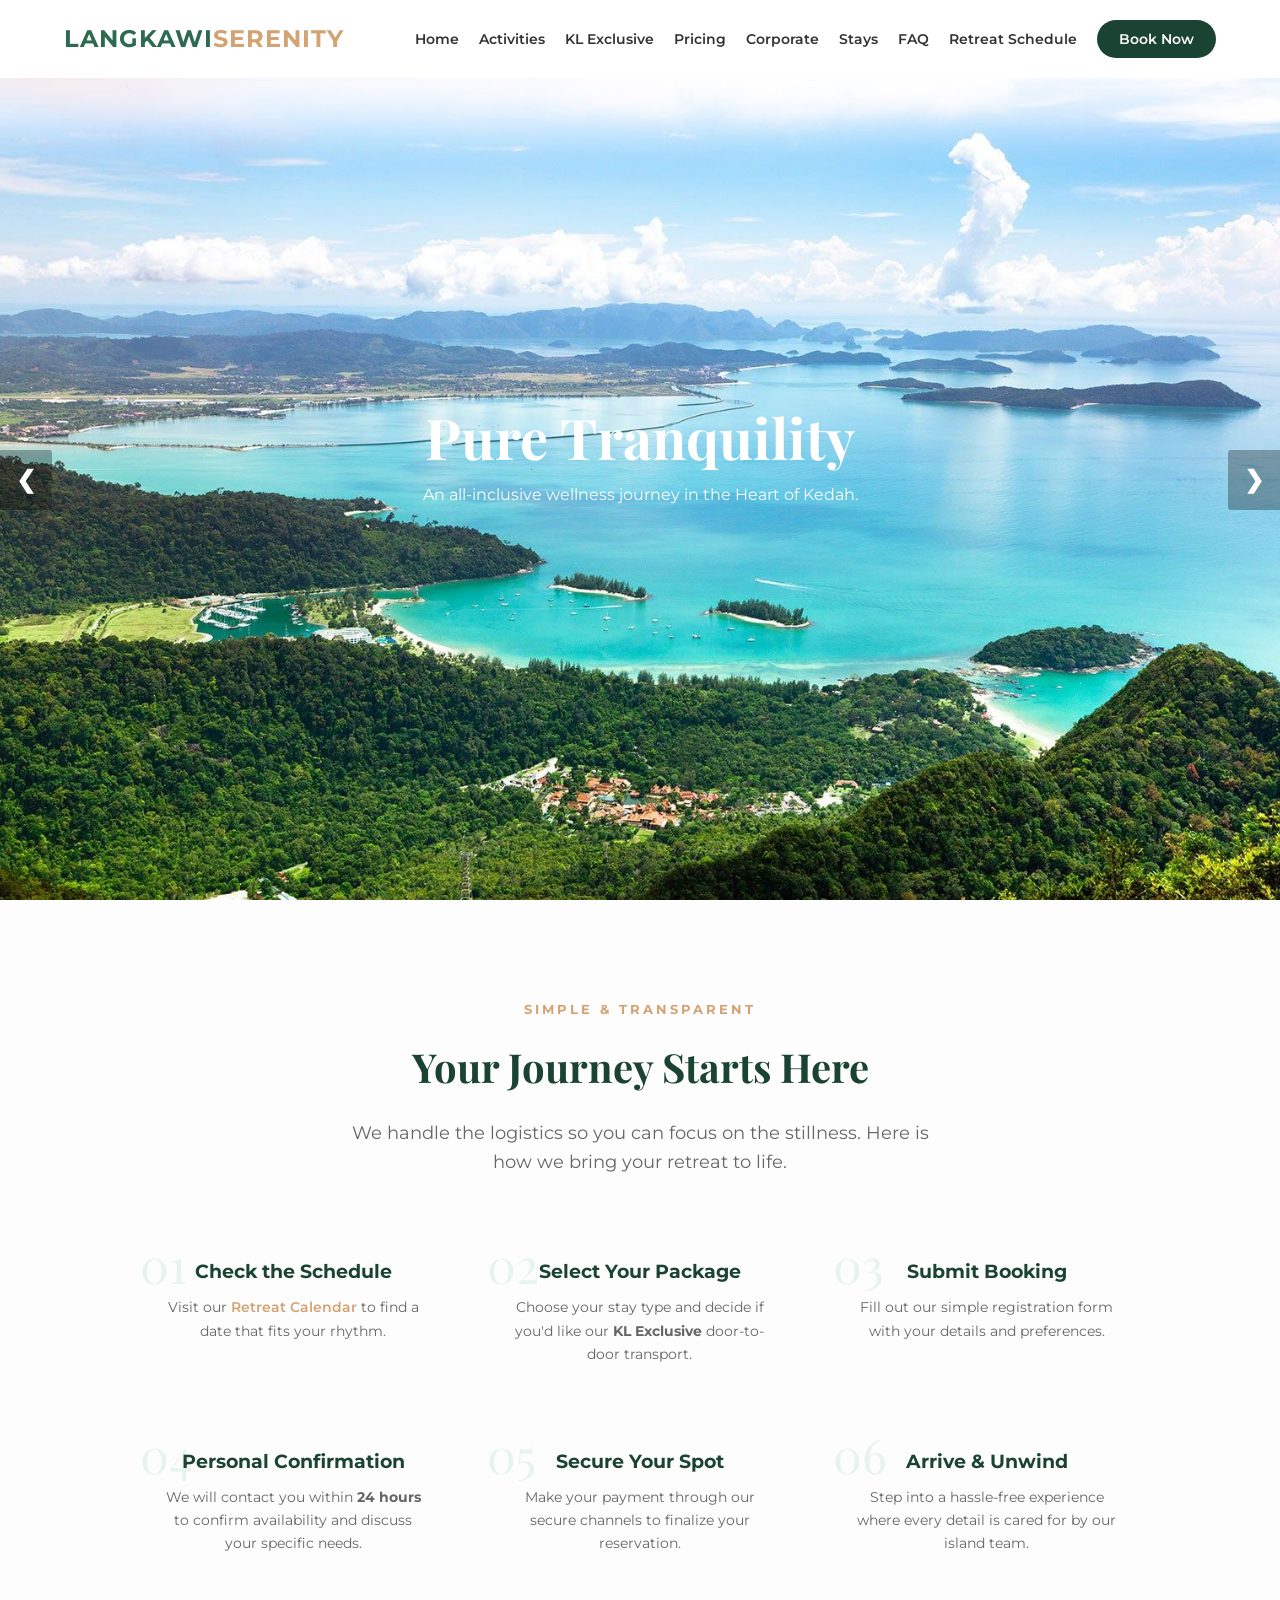
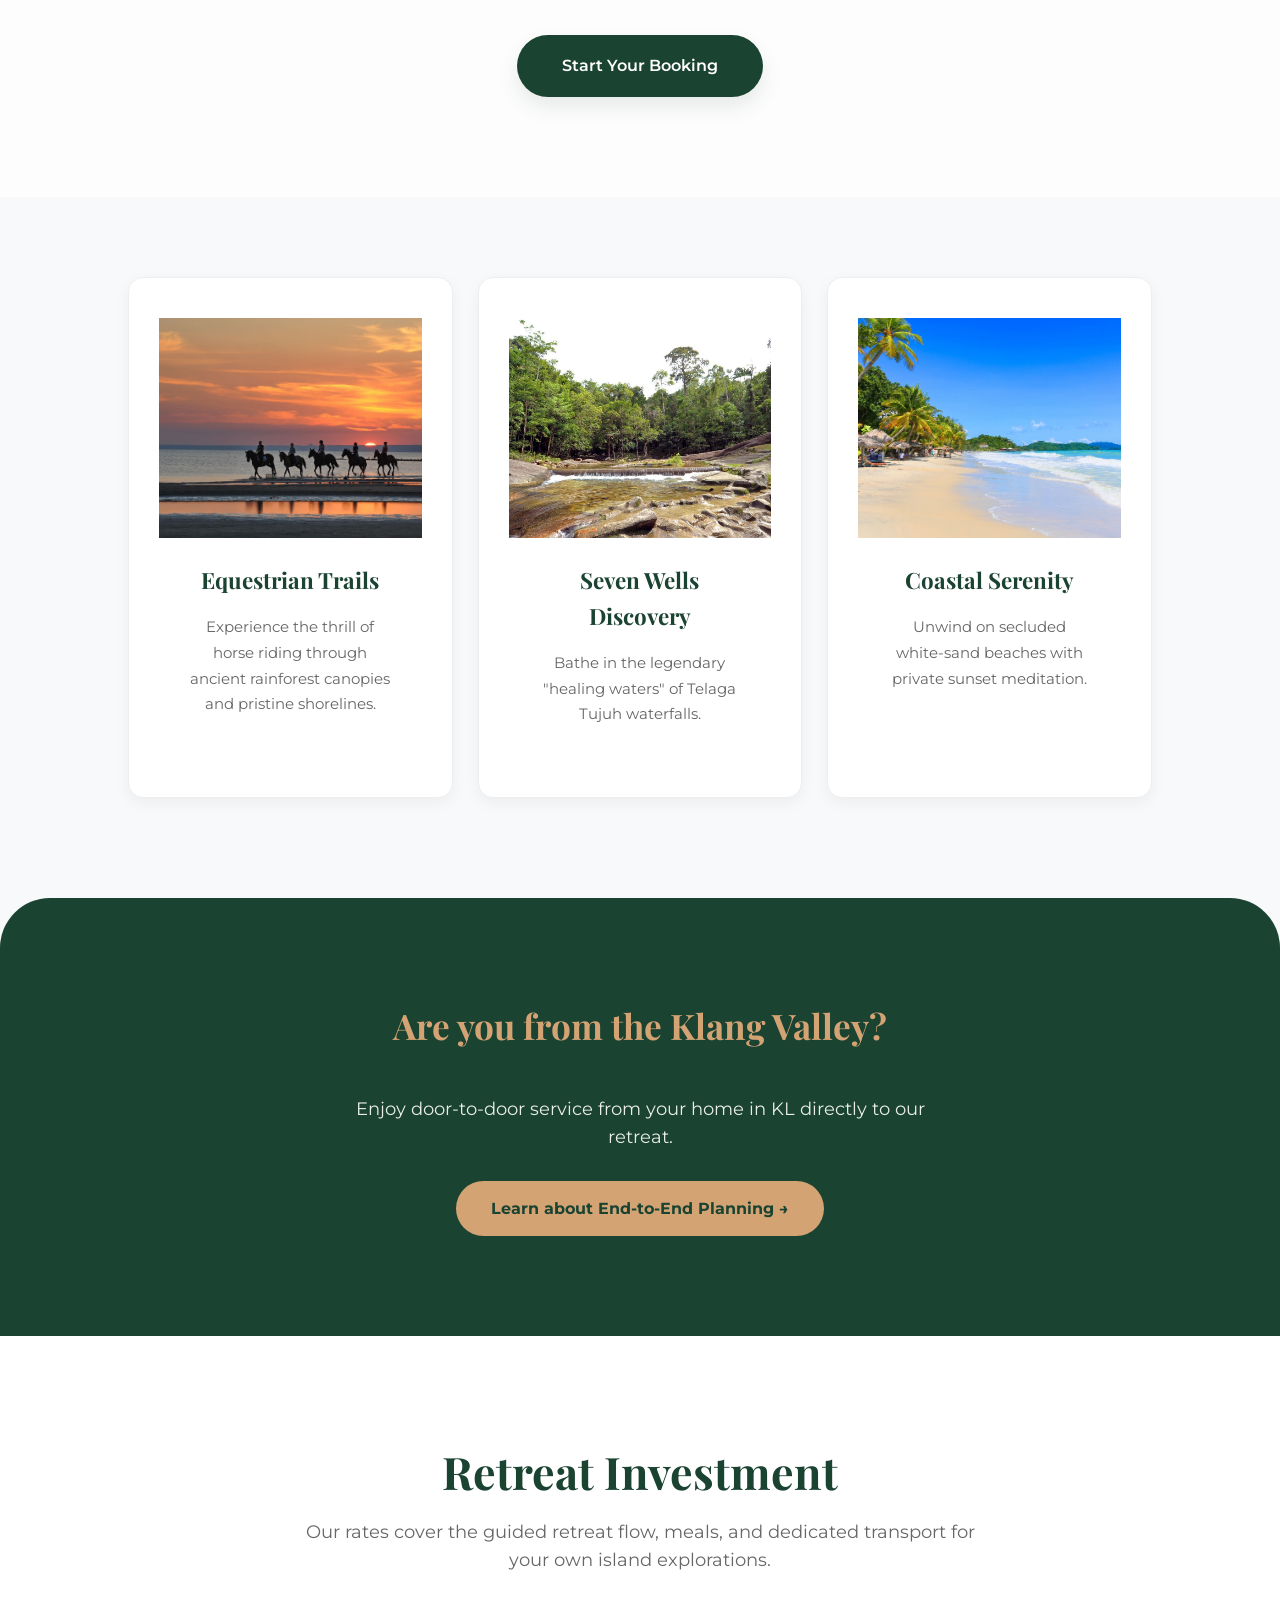
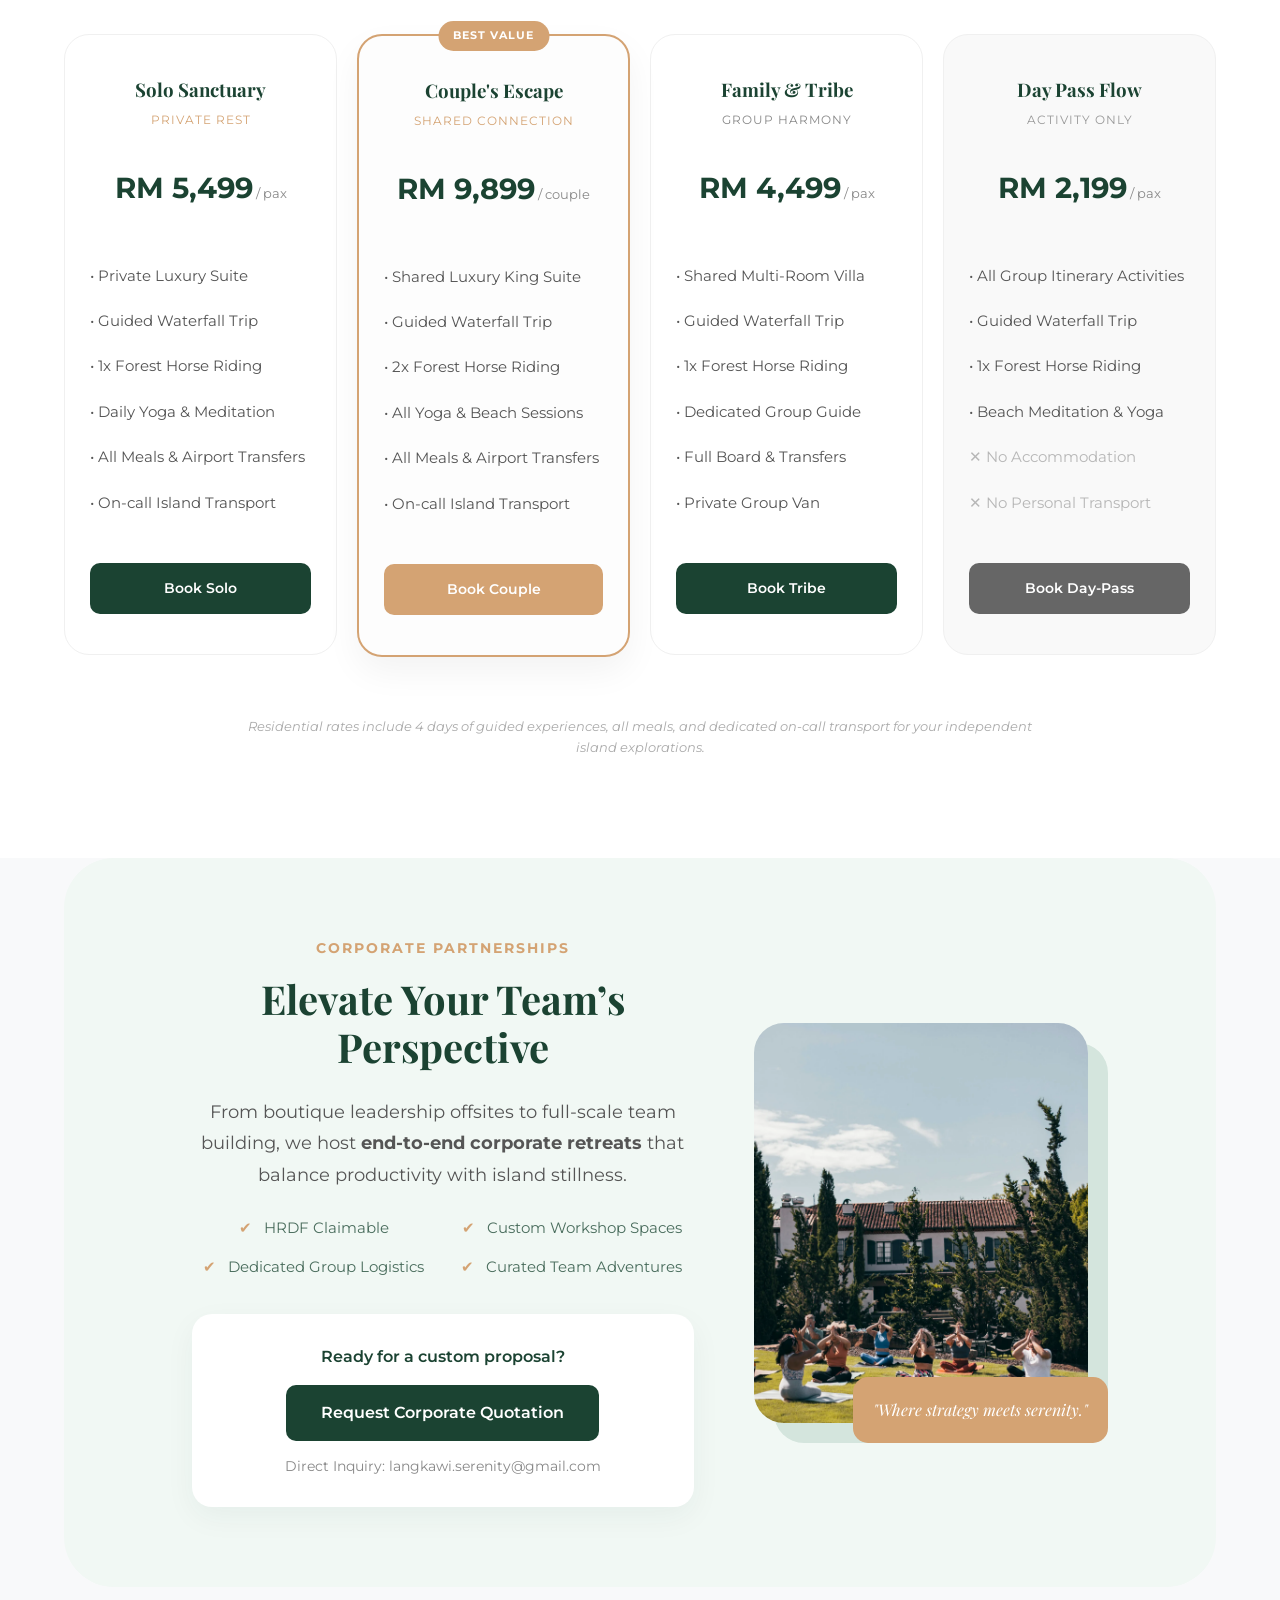
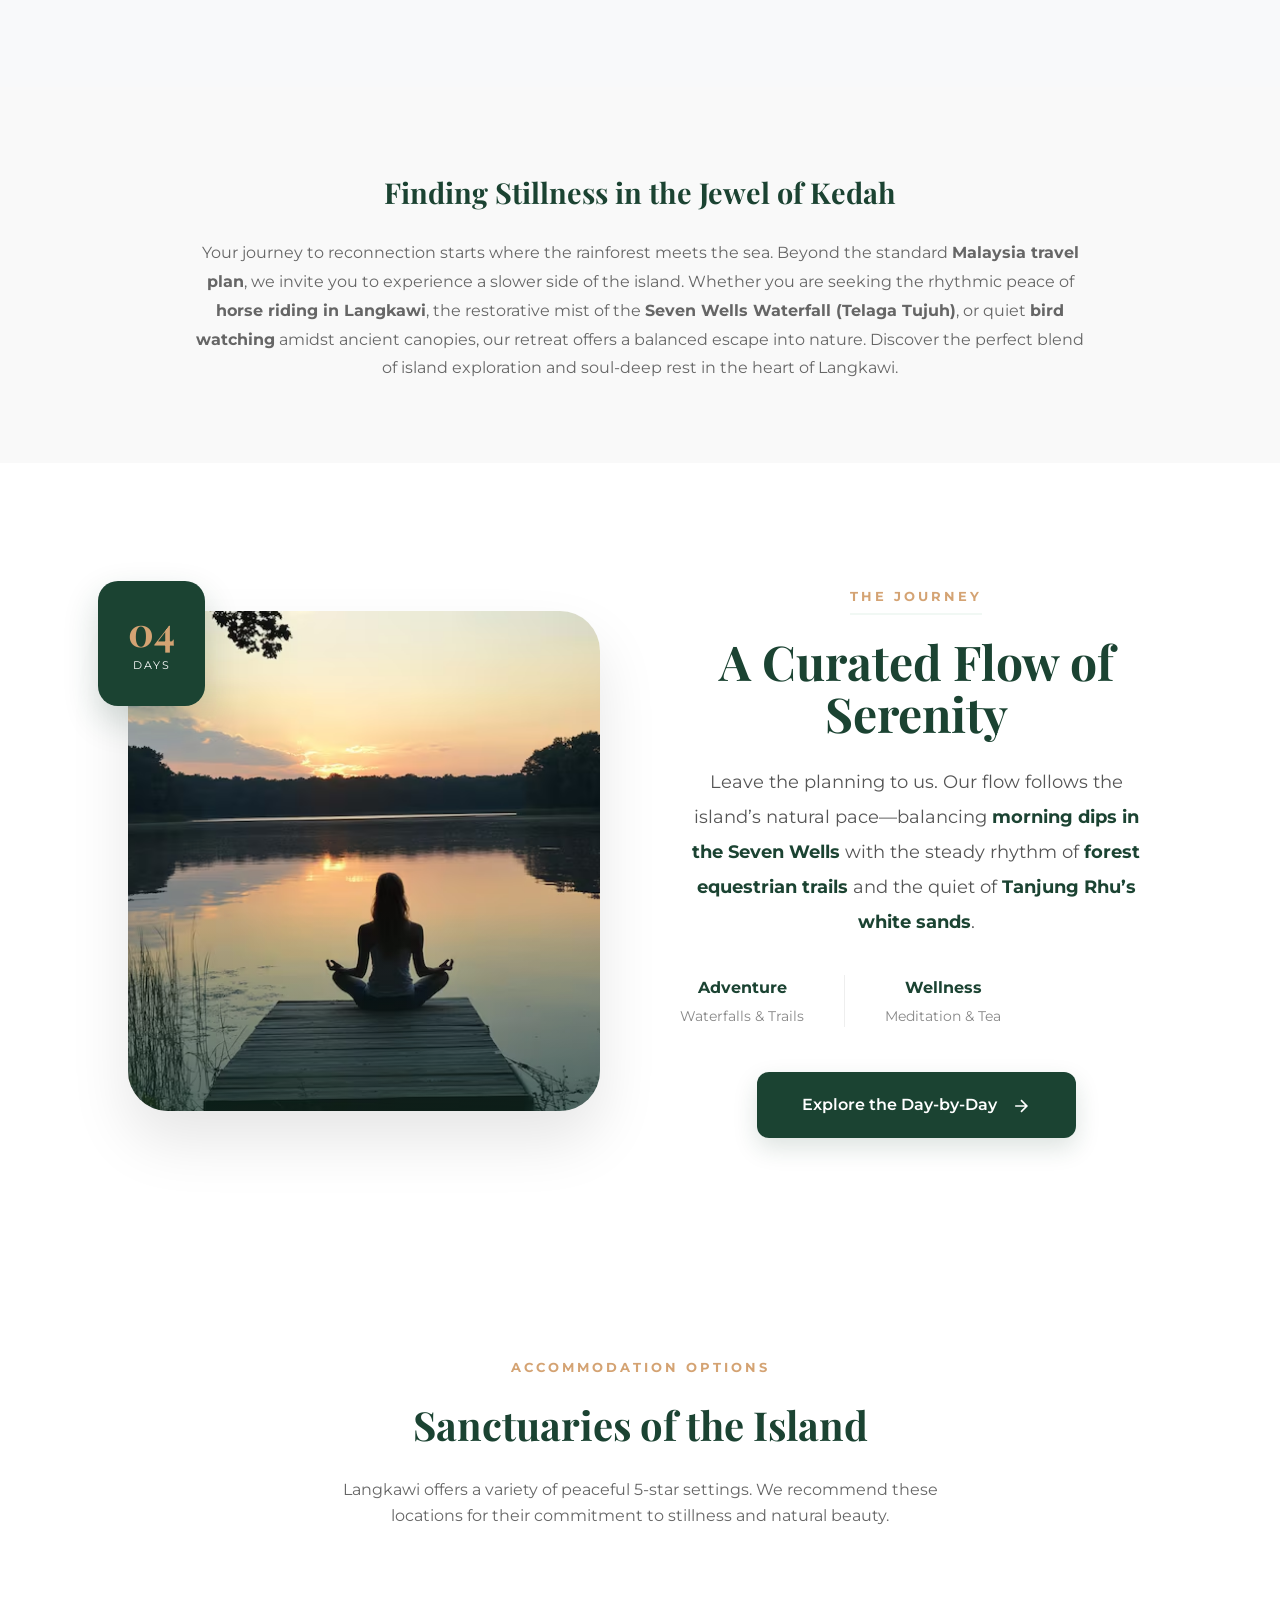
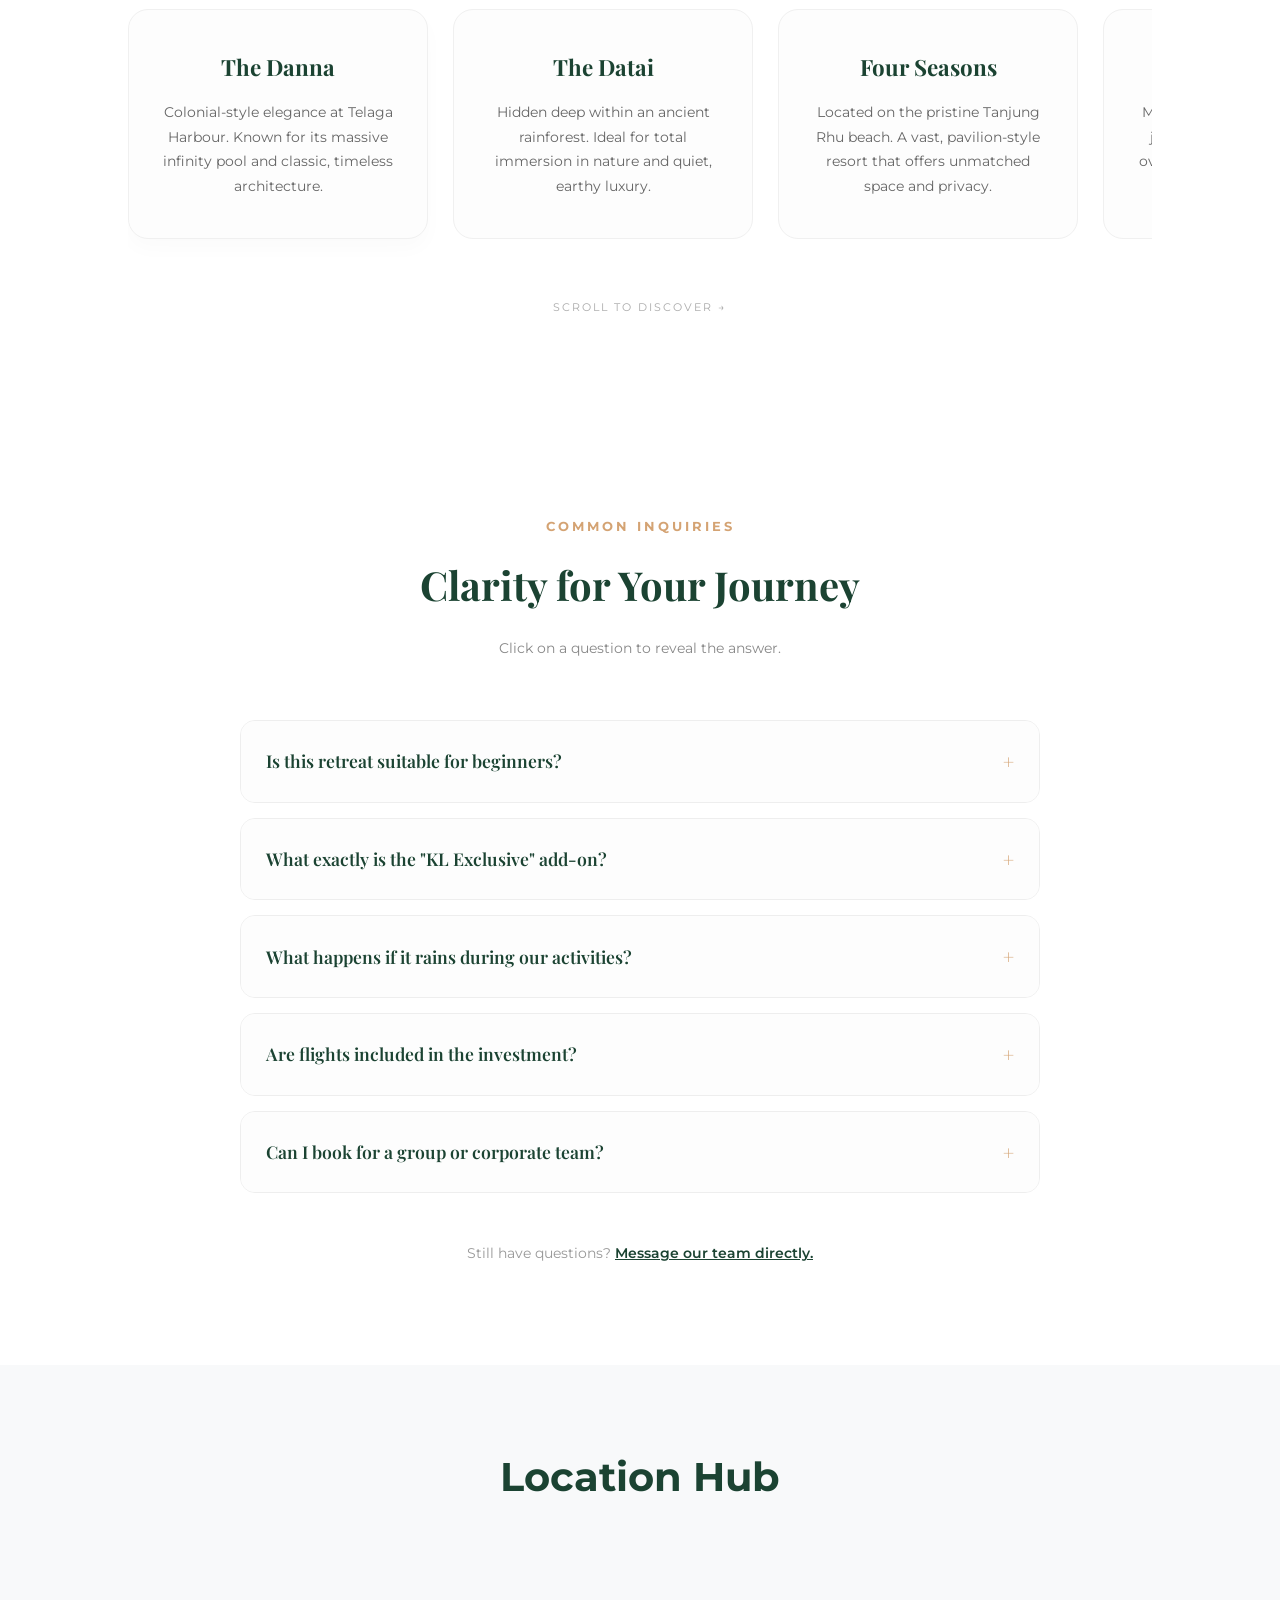
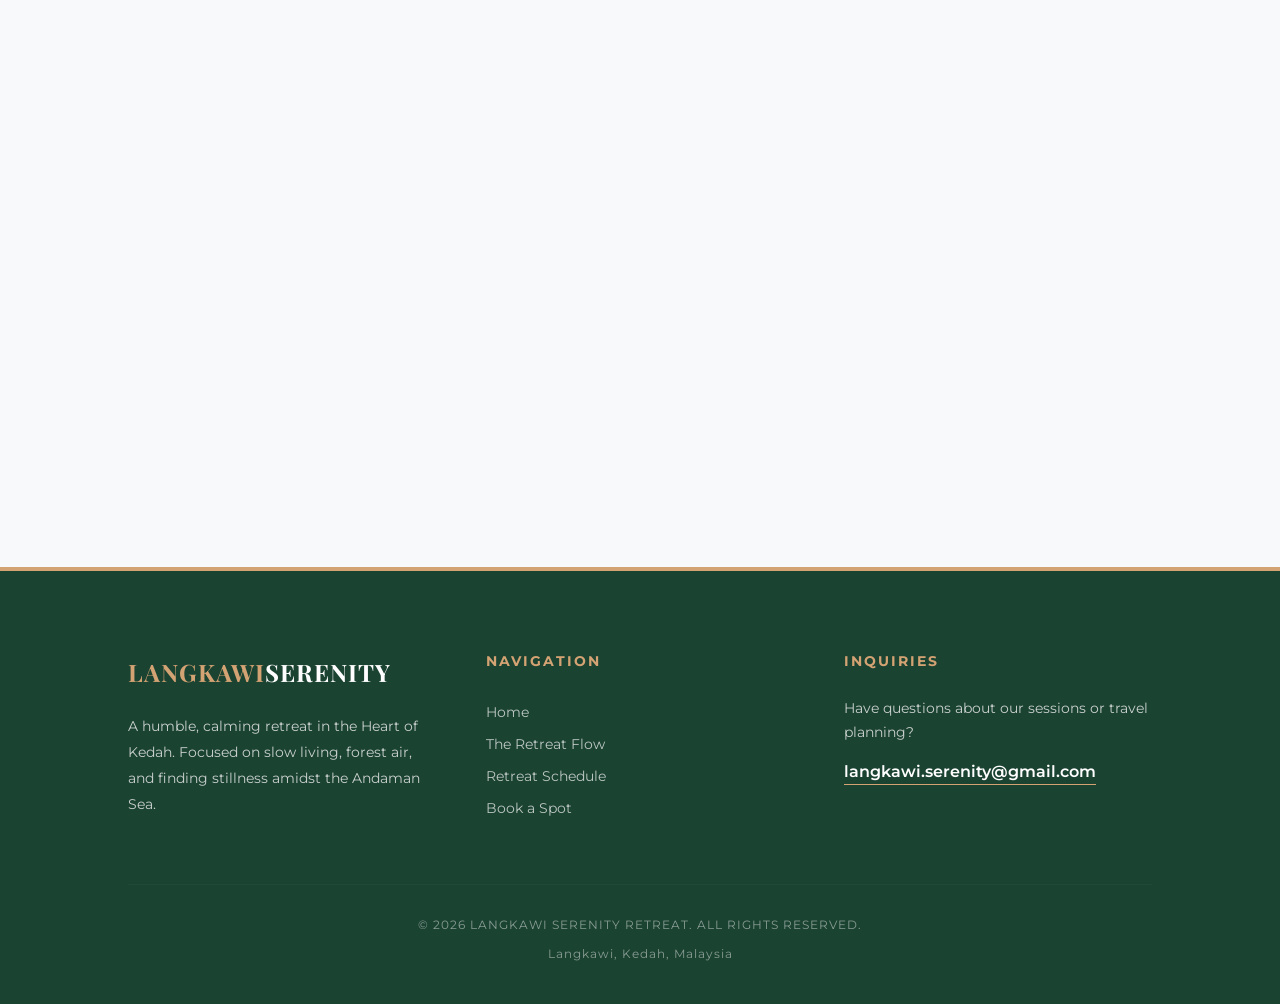
==== commit d8bb5a9d: "HRDF" ====
--- a/index.html
+++ b/index.html
@@ -315,7 +315,7 @@
 
                 <ul
                     style="list-style: none; padding: 0; margin-bottom: 35px; color: #4a6d5d; font-size: 0.95rem; display: grid; grid-template-columns: 1fr 1fr; gap: 15px;">
-                    <li><span style="color: #d4a373; margin-right: 8px;">✔</span> Private Villa Buyouts</li>
+                    <li><span style="color: #d4a373; margin-right: 8px;">✔</span> HRDF Claimable</li>
                     <li><span style="color: #d4a373; margin-right: 8px;">✔</span> Custom Workshop Spaces</li>
                     <li><span style="color: #d4a373; margin-right: 8px;">✔</span> Dedicated Group Logistics</li>
                     <li><span style="color: #d4a373; margin-right: 8px;">✔</span> Curated Team Adventures</li>
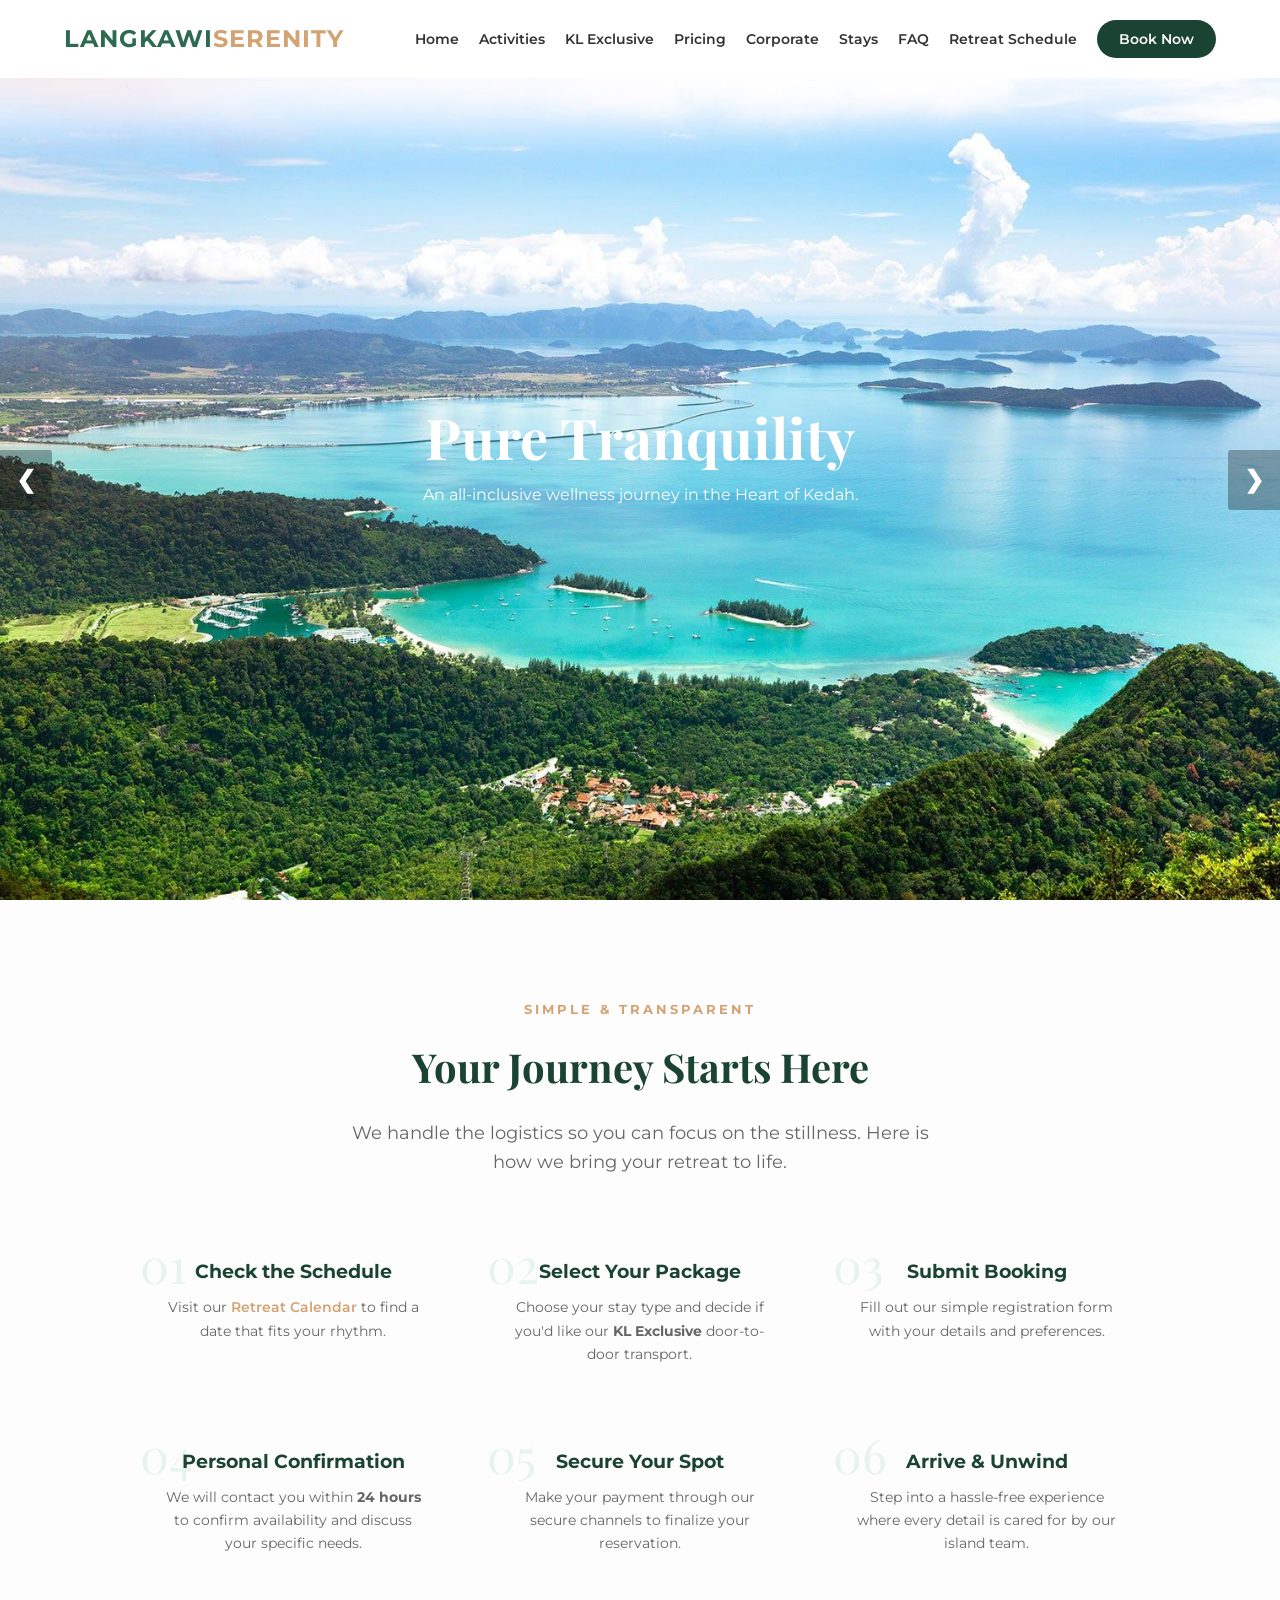
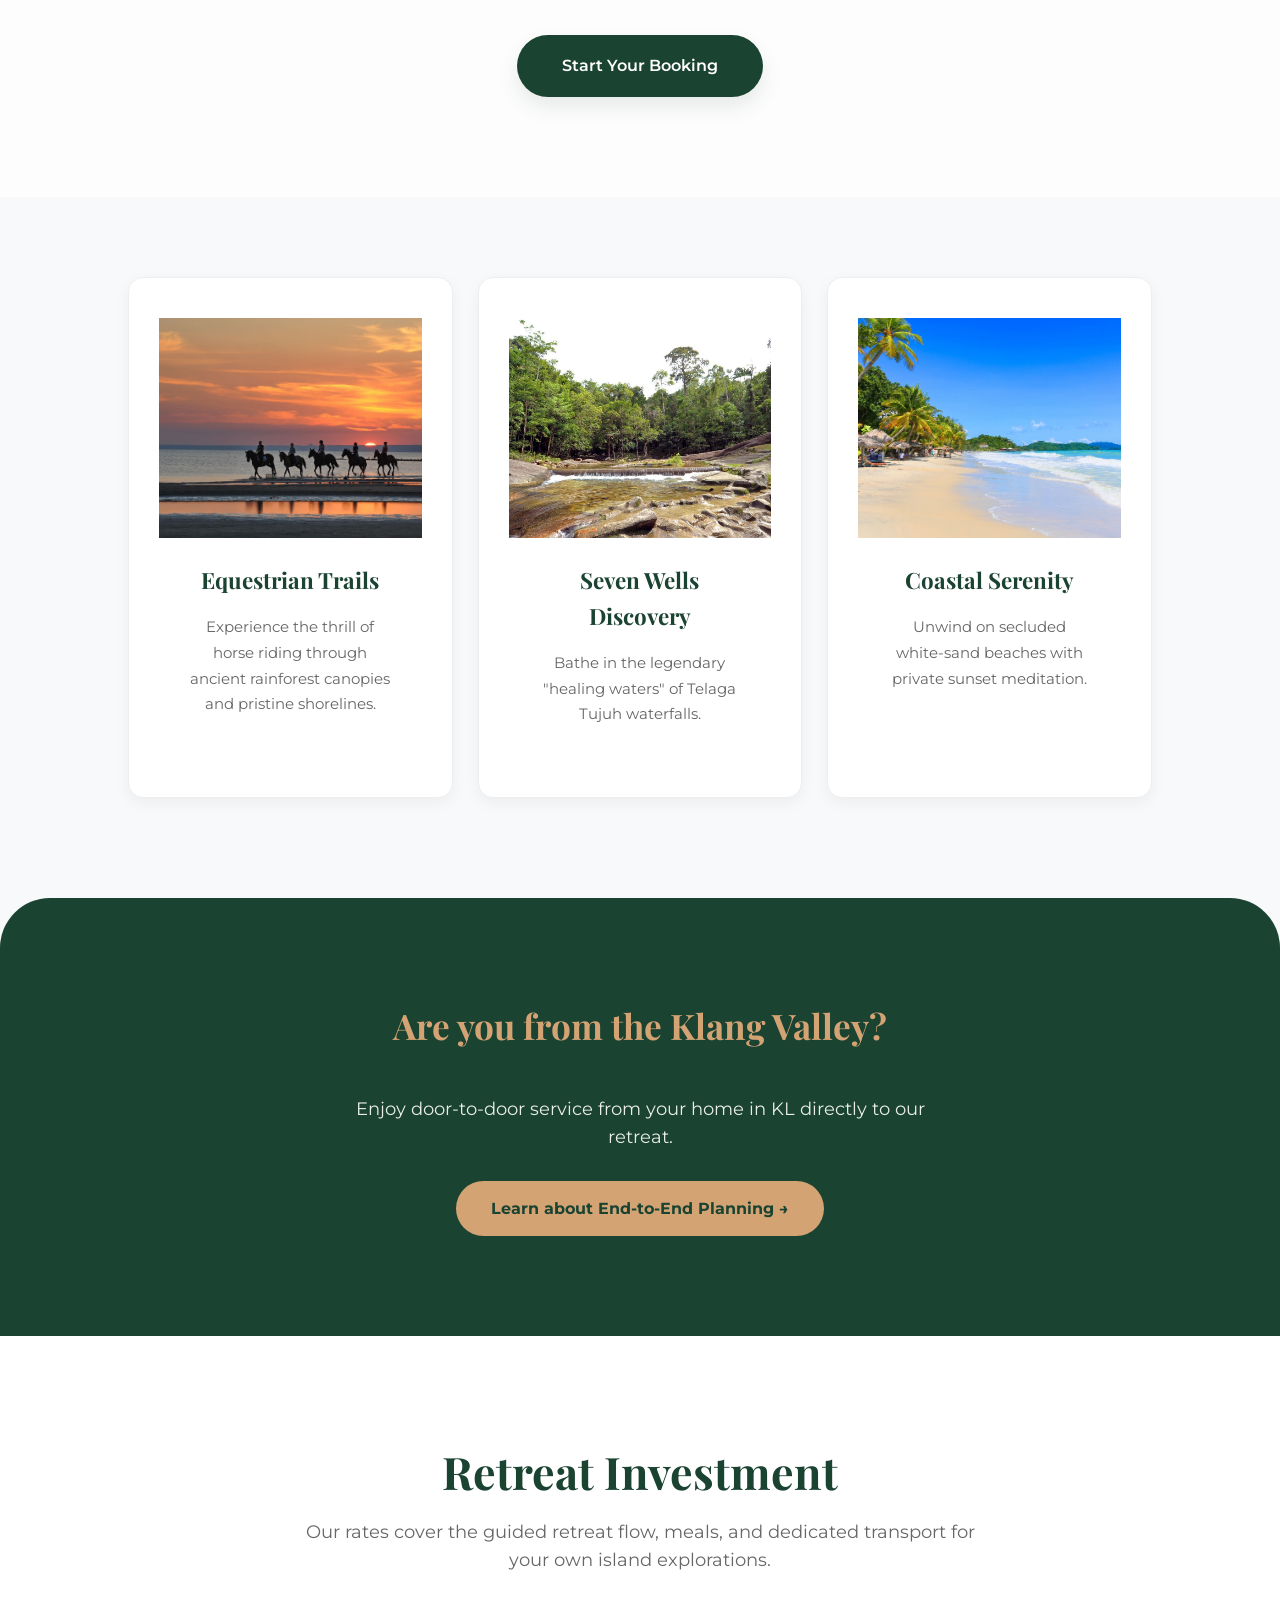
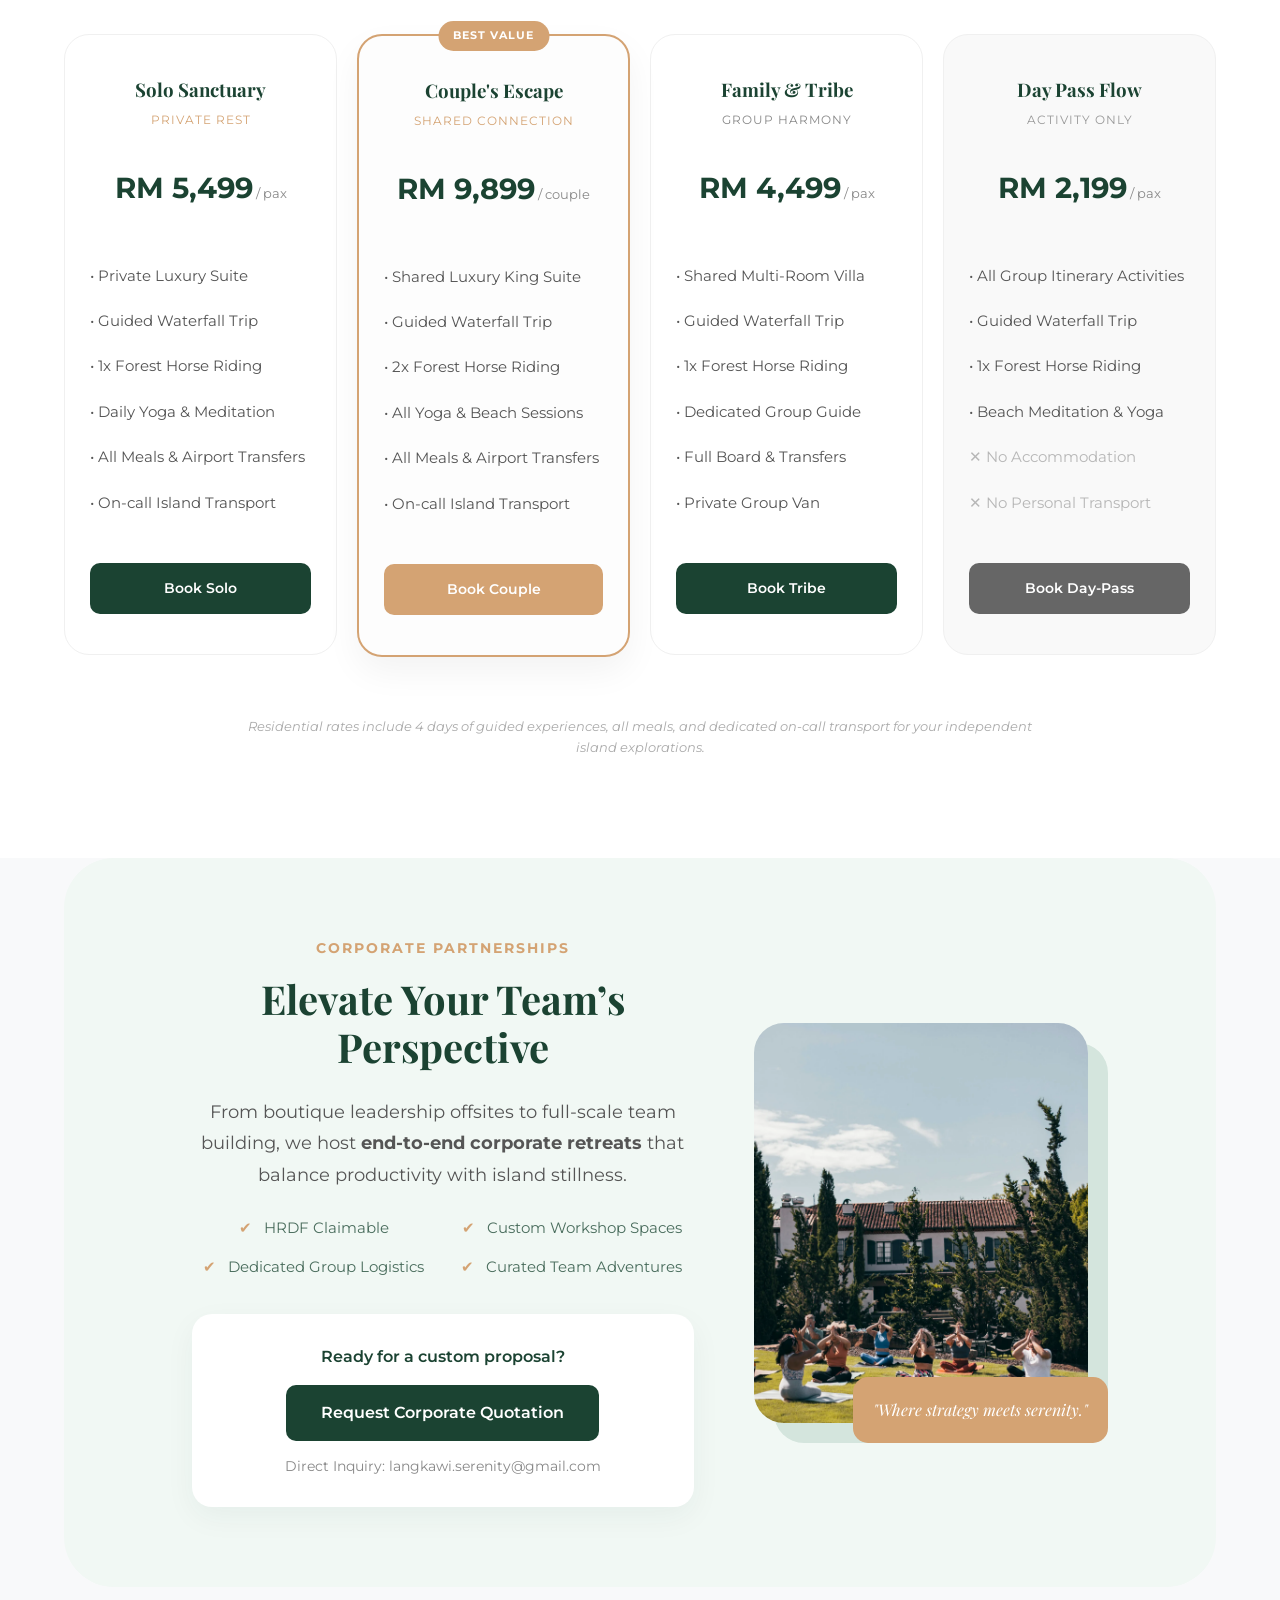
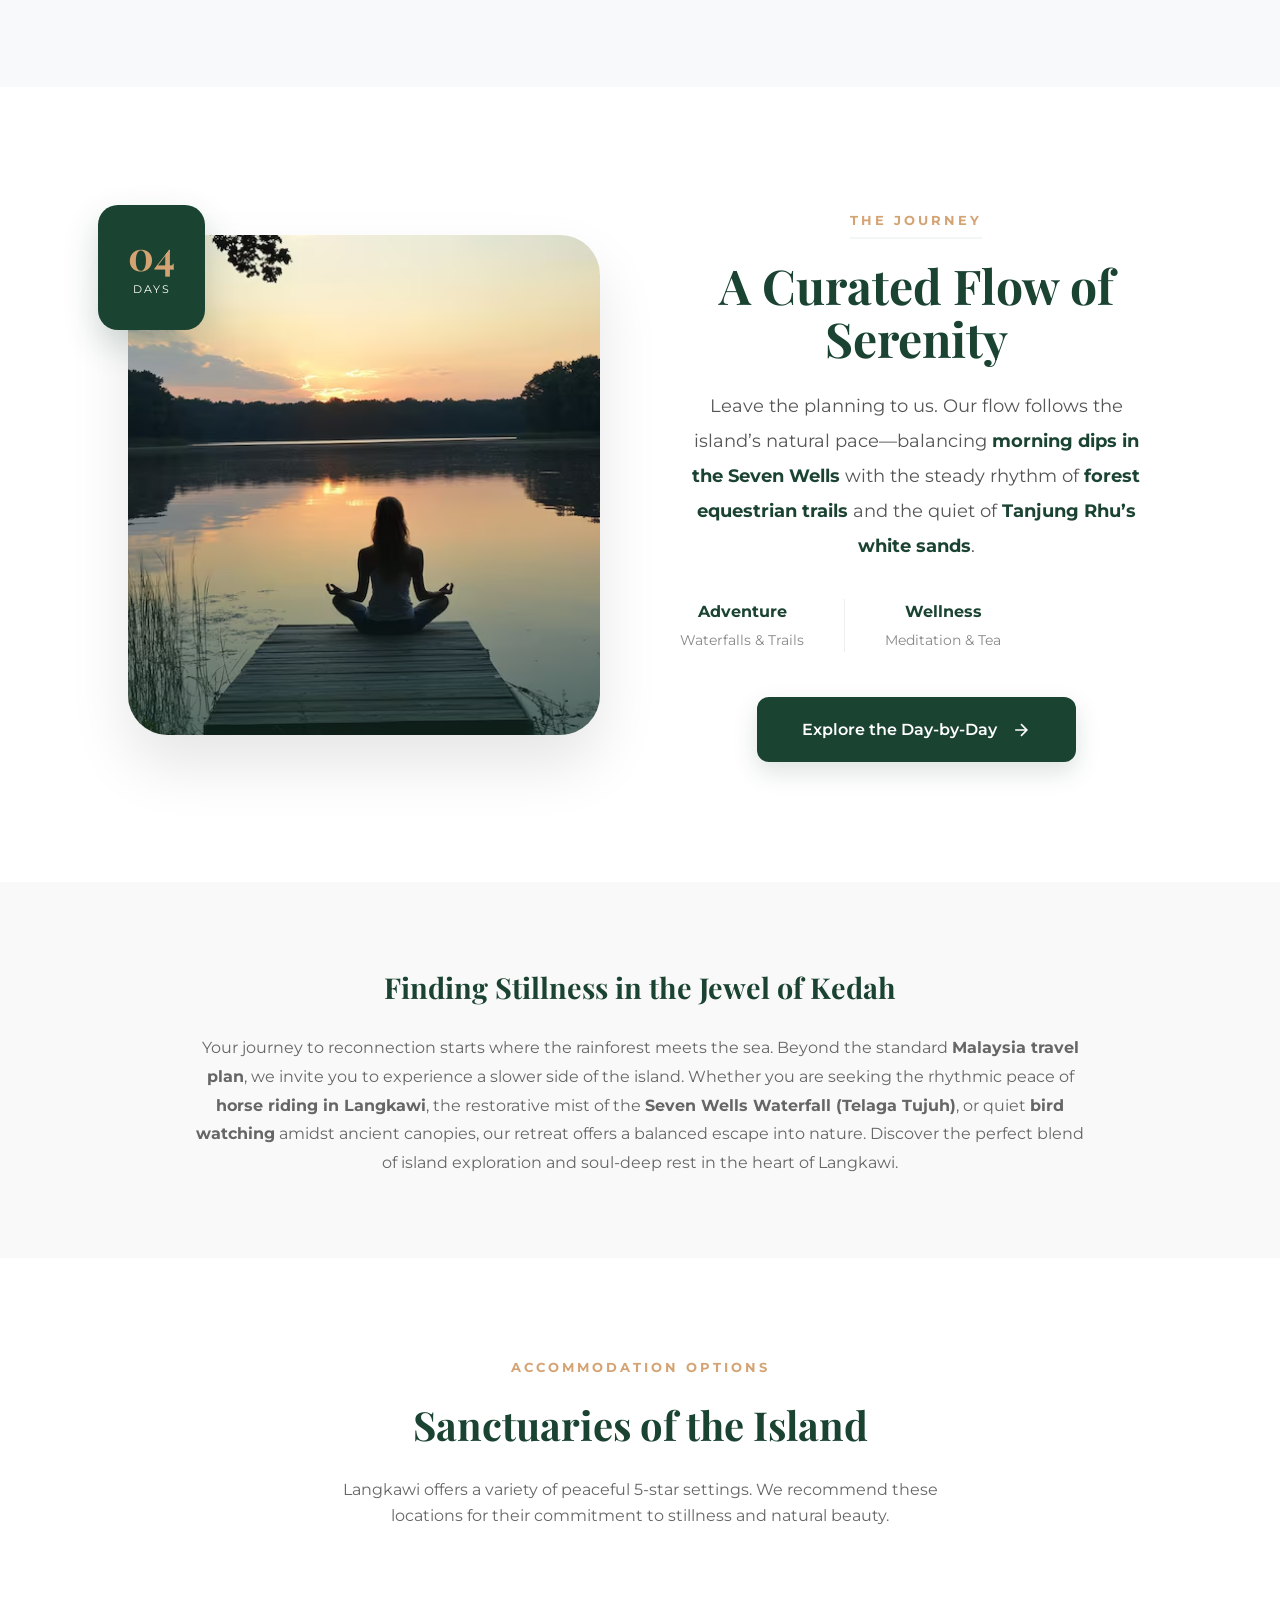
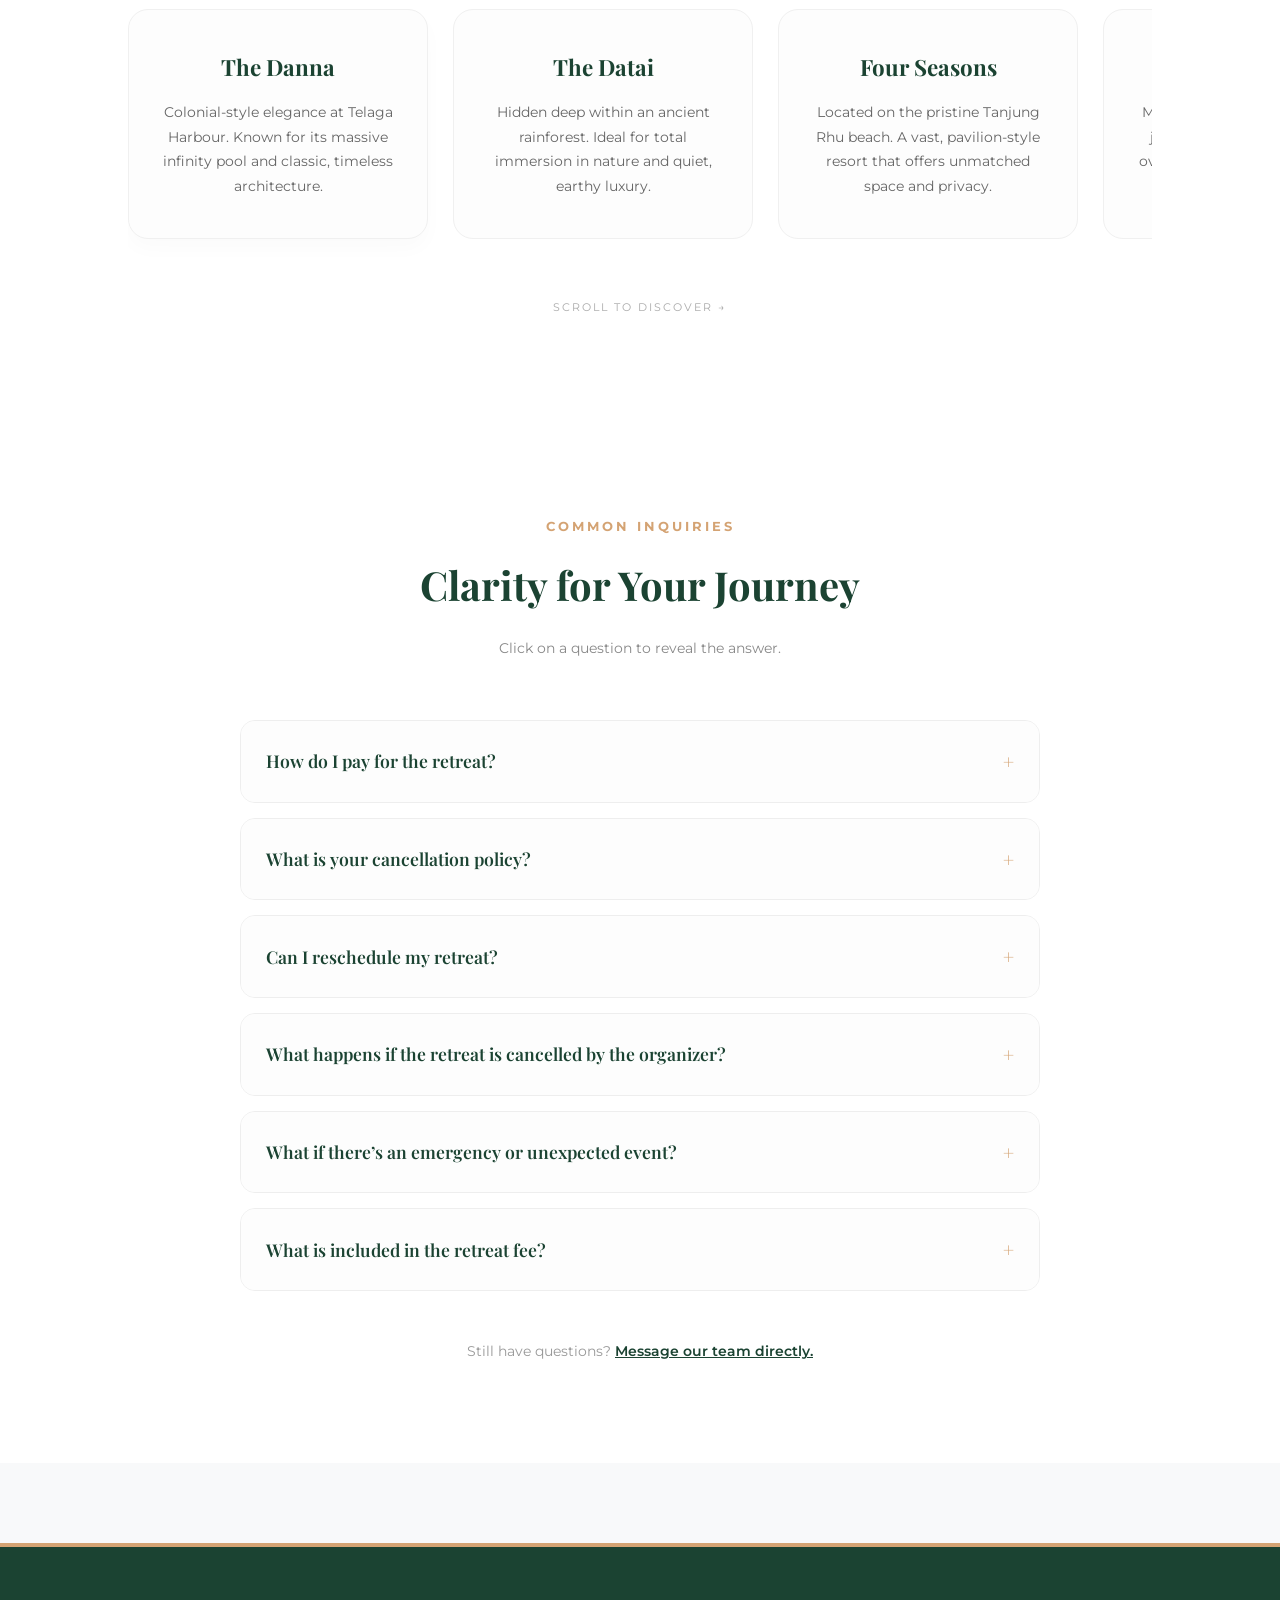
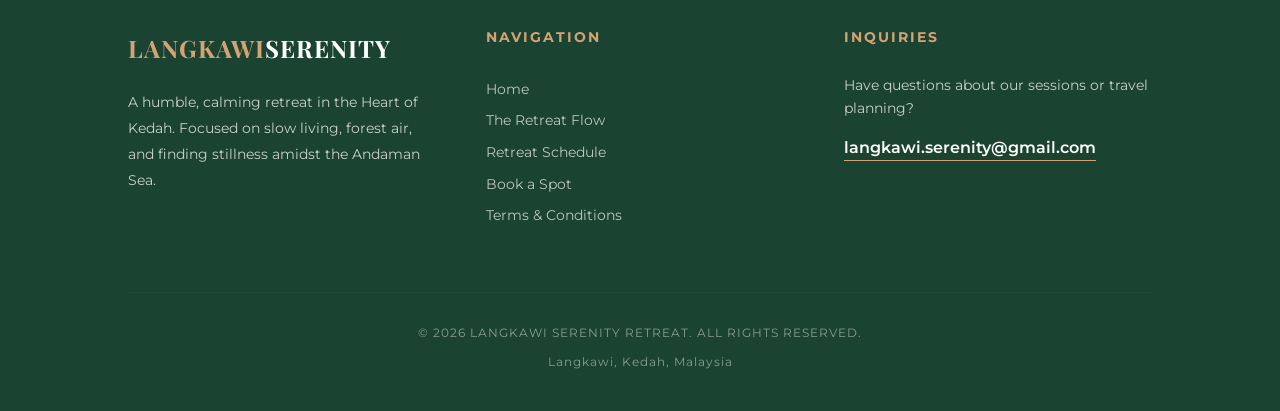
==== commit 43446c61: "HRDF" ====
--- a/index.html
+++ b/index.html
@@ -346,6 +346,66 @@
         </div>
     </section>
 
+    
+
+    <section class="itinerary-teaser" style="padding: 120px 10%; background: #ffffff;">
+        <div style="max-width: 1200px; margin: 0 auto; display: flex; align-items: center; gap: 80px; flex-wrap: wrap;">
+
+            <div style="flex: 1; min-width: 320px; position: relative;">
+                <div
+                    style="width: 100%; height: 500px; background: url('img/itinerary-preview.jpg') center/cover; border-radius: 40px; overflow: hidden; box-shadow: 0 30px 60px rgba(0,0,0,0.1);">
+                    <div
+                        style="width: 100%; height: 100%; background: linear-gradient(to bottom, transparent 60%, rgba(27,67,50,0.4));">
+                    </div>
+                </div>
+
+                <div
+                    style="position: absolute; top: -30px; left: -30px; background: #1b4332; color: #d4a373; padding: 30px; border-radius: 20px; text-align: center; box-shadow: 0 15px 35px rgba(27,67,50,0.2);">
+                    <span
+                        style="font-size: 2.5rem; display: block; line-height: 1; font-family: 'Playfair Display', serif; font-weight: 700;">04</span>
+                    <span
+                        style="font-size: 0.7rem; text-transform: uppercase; letter-spacing: 2px; color: white;">Days</span>
+                </div>
+            </div>
+
+            <div style="flex: 1; min-width: 320px;">
+                <span
+                    style="display: inline-block; color: #d4a373; text-transform: uppercase; letter-spacing: 3px; font-size: 0.8rem; font-weight: 700; margin-bottom: 20px; border-bottom: 2px solid #f1f8f4; padding-bottom: 5px;">The
+                    Journey</span>
+
+                <h2
+                    style="font-family: 'Playfair Display', serif; color: #1b4332; font-size: 3rem; margin-bottom: 25px; line-height: 1.1;">
+                    A Curated Flow of Serenity</h2>
+
+                <p style="color: #555; font-size: 1.15rem; line-height: 1.9; margin-bottom: 35px; font-weight: 400;">
+                    Leave the planning to us. Our flow follows the island’s natural pace—balancing
+                    <strong style="color: #1b4332;">morning dips in the Seven Wells</strong> with the steady rhythm of
+                    <strong style="color: #1b4332;">forest equestrian trails</strong> and the quiet of
+                    <strong style="color: #1b4332;">Tanjung Rhu’s white sands</strong>.
+                </p>
+
+                <div style="display: flex; gap: 40px; margin-bottom: 45px;">
+                    <div>
+                        <h4 style="color: #1b4332; margin-bottom: 5px; font-size: 1rem;">Adventure</h4>
+                        <p style="color: #888; font-size: 0.85rem;">Waterfalls & Trails</p>
+                    </div>
+                    <div style="border-left: 1px solid #eee; padding-left: 40px;">
+                        <h4 style="color: #1b4332; margin-bottom: 5px; font-size: 1rem;">Wellness</h4>
+                        <p style="color: #888; font-size: 0.85rem;">Meditation & Tea</p>
+                    </div>
+                </div>
+
+                <a href="itinerary.html" class="itinerary-btn">
+                    Explore the Day-by-Day
+                    <svg width="20" height="20" viewBox="0 0 24 24" fill="none" stroke="currentColor" stroke-width="2"
+                        style="margin-left: 10px; vertical-align: middle;">
+                        <path d="M5 12h14M12 5l7 7-7 7" />
+                    </svg>
+                </a>
+            </div>
+        </div>
+    </section>
+
     <section class="seo-content"
         style="padding: 80px 10%; background: #f9f9f9; line-height: 1.8; color: #444; font-family: 'Montserrat', sans-serif;">
         <div style="max-width: 900px; margin: 0 auto;">
@@ -361,64 +421,6 @@
             </p>
         </div>
     </section>
-
-    <section class="itinerary-teaser" style="padding: 120px 10%; background: #ffffff;">
-        <div style="max-width: 1200px; margin: 0 auto; display: flex; align-items: center; gap: 80px; flex-wrap: wrap;">
-
-            <div style="flex: 1; min-width: 320px; position: relative;">
-                <div
-                    style="width: 100%; height: 500px; background: url('img/itinerary-preview.jpg') center/cover; border-radius: 40px; overflow: hidden; box-shadow: 0 30px 60px rgba(0,0,0,0.1);">
-                    <div
-                        style="width: 100%; height: 100%; background: linear-gradient(to bottom, transparent 60%, rgba(27,67,50,0.4));">
-                    </div>
-                </div>
-
-                <div
-                    style="position: absolute; top: -30px; left: -30px; background: #1b4332; color: #d4a373; padding: 30px; border-radius: 20px; text-align: center; box-shadow: 0 15px 35px rgba(27,67,50,0.2);">
-                    <span
-                        style="font-size: 2.5rem; display: block; line-height: 1; font-family: 'Playfair Display', serif; font-weight: 700;">04</span>
-                    <span
-                        style="font-size: 0.7rem; text-transform: uppercase; letter-spacing: 2px; color: white;">Days</span>
-                </div>
-            </div>
-
-            <div style="flex: 1; min-width: 320px;">
-                <span
-                    style="display: inline-block; color: #d4a373; text-transform: uppercase; letter-spacing: 3px; font-size: 0.8rem; font-weight: 700; margin-bottom: 20px; border-bottom: 2px solid #f1f8f4; padding-bottom: 5px;">The
-                    Journey</span>
-
-                <h2
-                    style="font-family: 'Playfair Display', serif; color: #1b4332; font-size: 3rem; margin-bottom: 25px; line-height: 1.1;">
-                    A Curated Flow of Serenity</h2>
-
-                <p style="color: #555; font-size: 1.15rem; line-height: 1.9; margin-bottom: 35px; font-weight: 400;">
-                    Leave the planning to us. Our flow follows the island’s natural pace—balancing
-                    <strong style="color: #1b4332;">morning dips in the Seven Wells</strong> with the steady rhythm of
-                    <strong style="color: #1b4332;">forest equestrian trails</strong> and the quiet of
-                    <strong style="color: #1b4332;">Tanjung Rhu’s white sands</strong>.
-                </p>
-
-                <div style="display: flex; gap: 40px; margin-bottom: 45px;">
-                    <div>
-                        <h4 style="color: #1b4332; margin-bottom: 5px; font-size: 1rem;">Adventure</h4>
-                        <p style="color: #888; font-size: 0.85rem;">Waterfalls & Trails</p>
-                    </div>
-                    <div style="border-left: 1px solid #eee; padding-left: 40px;">
-                        <h4 style="color: #1b4332; margin-bottom: 5px; font-size: 1rem;">Wellness</h4>
-                        <p style="color: #888; font-size: 0.85rem;">Meditation & Tea</p>
-                    </div>
-                </div>
-
-                <a href="itinerary.html" class="itinerary-btn">
-                    Explore the Day-by-Day
-                    <svg width="20" height="20" viewBox="0 0 24 24" fill="none" stroke="currentColor" stroke-width="2"
-                        style="margin-left: 10px; vertical-align: middle;">
-                        <path d="M5 12h14M12 5l7 7-7 7" />
-                    </svg>
-                </a>
-            </div>
-        </div>
-    </section>
 <section id="stays" style="padding: 100px 10%; background: #fff; font-family: 'Montserrat', sans-serif;">
     <div style="max-width: 1100px; margin: 0 auto; text-align: center; margin-bottom: 50px;">
         <h4 style="color: #d4a373; text-transform: uppercase; letter-spacing: 3px; font-size: 0.8rem; font-weight: 700; margin-bottom: 15px;">Accommodation Options</h4>
@@ -498,53 +500,63 @@
 
         <div class="faq-accordion">
             
-            <details style="margin-bottom: 15px; border: 1px solid #eee; border-radius: 15px; overflow: hidden; transition: 0.3s;">
+            <details style="margin-bottom: 15px; border: 1px solid #eee; border-radius: 15px; overflow: hidden;">
                 <summary style="padding: 25px; cursor: pointer; color: #1b4332; font-weight: 600; font-family: 'Playfair Display', serif; font-size: 1.1rem; list-style: none; display: flex; justify-content: space-between; align-items: center; background: #fdfdfd;">
-                    Is this retreat suitable for beginners?
+                    How do I pay for the retreat?
                     <span style="color: #d4a373; font-size: 1.2rem;">+</span>
                 </summary>
                 <div style="padding: 0 25px 25px; color: #666; font-size: 0.95rem; line-height: 1.7; background: #fdfdfd;">
-                    Absolutely. Our yoga sessions are slow-paced and restorative, and our horse riding trails are guided by professionals who cater to first-time riders. This journey is about connection, not performance.
+                    Full payment must be made within 5 days of booking. Late payments are subject to availability: if spots are available, you can join without extra fees. If fully booked, a 10% surcharge applies.
                 </div>
             </details>
 
             <details style="margin-bottom: 15px; border: 1px solid #eee; border-radius: 15px; overflow: hidden;">
                 <summary style="padding: 25px; cursor: pointer; color: #1b4332; font-weight: 600; font-family: 'Playfair Display', serif; font-size: 1.1rem; list-style: none; display: flex; justify-content: space-between; align-items: center; background: #fdfdfd;">
-                    What exactly is the "KL Exclusive" add-on?
+                    What is your cancellation policy?
                     <span style="color: #d4a373; font-size: 1.2rem;">+</span>
                 </summary>
                 <div style="padding: 0 25px 25px; color: #666; font-size: 0.95rem; line-height: 1.7; background: #fdfdfd;">
-                    For guests in the Klang Valley, we provide a true door-to-door experience. This includes a private car from your home to the airport, flight coordination, and a warm welcome upon arrival in Langkawi. We handle the transitions so you can remain in a state of rest.
+                    Cancellation ≥ 5 days before the retreat receives a full refund. Cancellation < 5 days before the retreat receives no refund.
                 </div>
             </details>
 
             <details style="margin-bottom: 15px; border: 1px solid #eee; border-radius: 15px; overflow: hidden;">
                 <summary style="padding: 25px; cursor: pointer; color: #1b4332; font-weight: 600; font-family: 'Playfair Display', serif; font-size: 1.1rem; list-style: none; display: flex; justify-content: space-between; align-items: center; background: #fdfdfd;">
-                    What happens if it rains during our activities?
+                    Can I reschedule my retreat?
                     <span style="color: #d4a373; font-size: 1.2rem;">+</span>
                 </summary>
                 <div style="padding: 0 25px 25px; color: #666; font-size: 0.95rem; line-height: 1.7; background: #fdfdfd;">
-                    Langkawi’s tropical rhythm includes passing showers. If weather affects our outdoor plans, we shift to indoor forest-view yoga, wellness workshops, or allow for extra quiet time in the sanctuary of your resort.
+                    Rescheduling ≥ 5 days before the retreat is fully flexible. Rescheduling < 5 days prior allows a 50% refund if an alternative date is available. If no date is available, no refund is given.
                 </div>
             </details>
 
             <details style="margin-bottom: 15px; border: 1px solid #eee; border-radius: 15px; overflow: hidden;">
                 <summary style="padding: 25px; cursor: pointer; color: #1b4332; font-weight: 600; font-family: 'Playfair Display', serif; font-size: 1.1rem; list-style: none; display: flex; justify-content: space-between; align-items: center; background: #fdfdfd;">
-                    Are flights included in the investment?
+                    What happens if the retreat is cancelled by the organizer?
                     <span style="color: #d4a373; font-size: 1.2rem;">+</span>
                 </summary>
                 <div style="padding: 0 25px 25px; color: #666; font-size: 0.95rem; line-height: 1.7; background: #fdfdfd;">
-                    Our standard rates cover the retreat flow, accommodation, meals, and island transport. For those choosing the KL Exclusive add-on, we assist in coordinating and including your flights for a seamless end-to-end package.
+                    If we cancel the retreat, all payments will be fully refunded.
                 </div>
             </details>
 
             <details style="margin-bottom: 15px; border: 1px solid #eee; border-radius: 15px; overflow: hidden;">
                 <summary style="padding: 25px; cursor: pointer; color: #1b4332; font-weight: 600; font-family: 'Playfair Display', serif; font-size: 1.1rem; list-style: none; display: flex; justify-content: space-between; align-items: center; background: #fdfdfd;">
-                    Can I book for a group or corporate team?
+                    What if there’s an emergency or unexpected event?
                     <span style="color: #d4a373; font-size: 1.2rem;">+</span>
                 </summary>
                 <div style="padding: 0 25px 25px; color: #666; font-size: 0.95rem; line-height: 1.7; background: #fdfdfd;">
-                    Yes. We specialize in boutique group experiences and end-to-end corporate retreats. Please reach out via our Corporate section for a custom quotation tailored to your team's size and goals.
+                    In unforeseen situations like travel restrictions or natural events, we will provide transparency and do our best to secure refunds or rescheduling. Each case is handled individually.
+                </div>
+            </details>
+
+            <details style="margin-bottom: 15px; border: 1px solid #eee; border-radius: 15px; overflow: hidden;">
+                <summary style="padding: 25px; cursor: pointer; color: #1b4332; font-weight: 600; font-family: 'Playfair Display', serif; font-size: 1.1rem; list-style: none; display: flex; justify-content: space-between; align-items: center; background: #fdfdfd;">
+                    What is included in the retreat fee?
+                    <span style="color: #d4a373; font-size: 1.2rem;">+</span>
+                </summary>
+                <div style="padding: 0 25px 25px; color: #666; font-size: 0.95rem; line-height: 1.7; background: #fdfdfd;">
+                    Accommodation, meals, and transportation to private venues are included. Optional activities outside the program are not included, but recommendations are provided for independent exploration during free time.
                 </div>
             </details>
 
@@ -583,14 +595,7 @@
         .hotel-carousel { padding-left: 5%; padding-right: 5%; }
     }
 </style>
-    <section id="location" style="padding: 80px 10%;">
-        <h2 style="text-align:center; margin-bottom:40px;">Location Hub</h2>
-        <div class="map-container">
-            <iframe
-                src="https://www.google.com/maps/embed?pb=!1m18!1m12!1m3!1d15844.60447384157!2d99.6685!3d6.378!2m3!1f0!2f0!3f0!3m2!1i1024!2i768!4f13.1!3m3!1m2!1s0x304b86e066a3e12f%3A0x6b4476906f9d2d0c!2sTelaga%20Tujuh%20Waterfalls!5e0!3m2!1sen!2smy!4v1712240000000!5m2!1sen!2smy"
-                width="100%" height="450" style="border:0;" allowfullscreen="" loading="lazy"></iframe>
-        </div>
-    </section>
+   
 
     <style>
         .itinerary-btn {
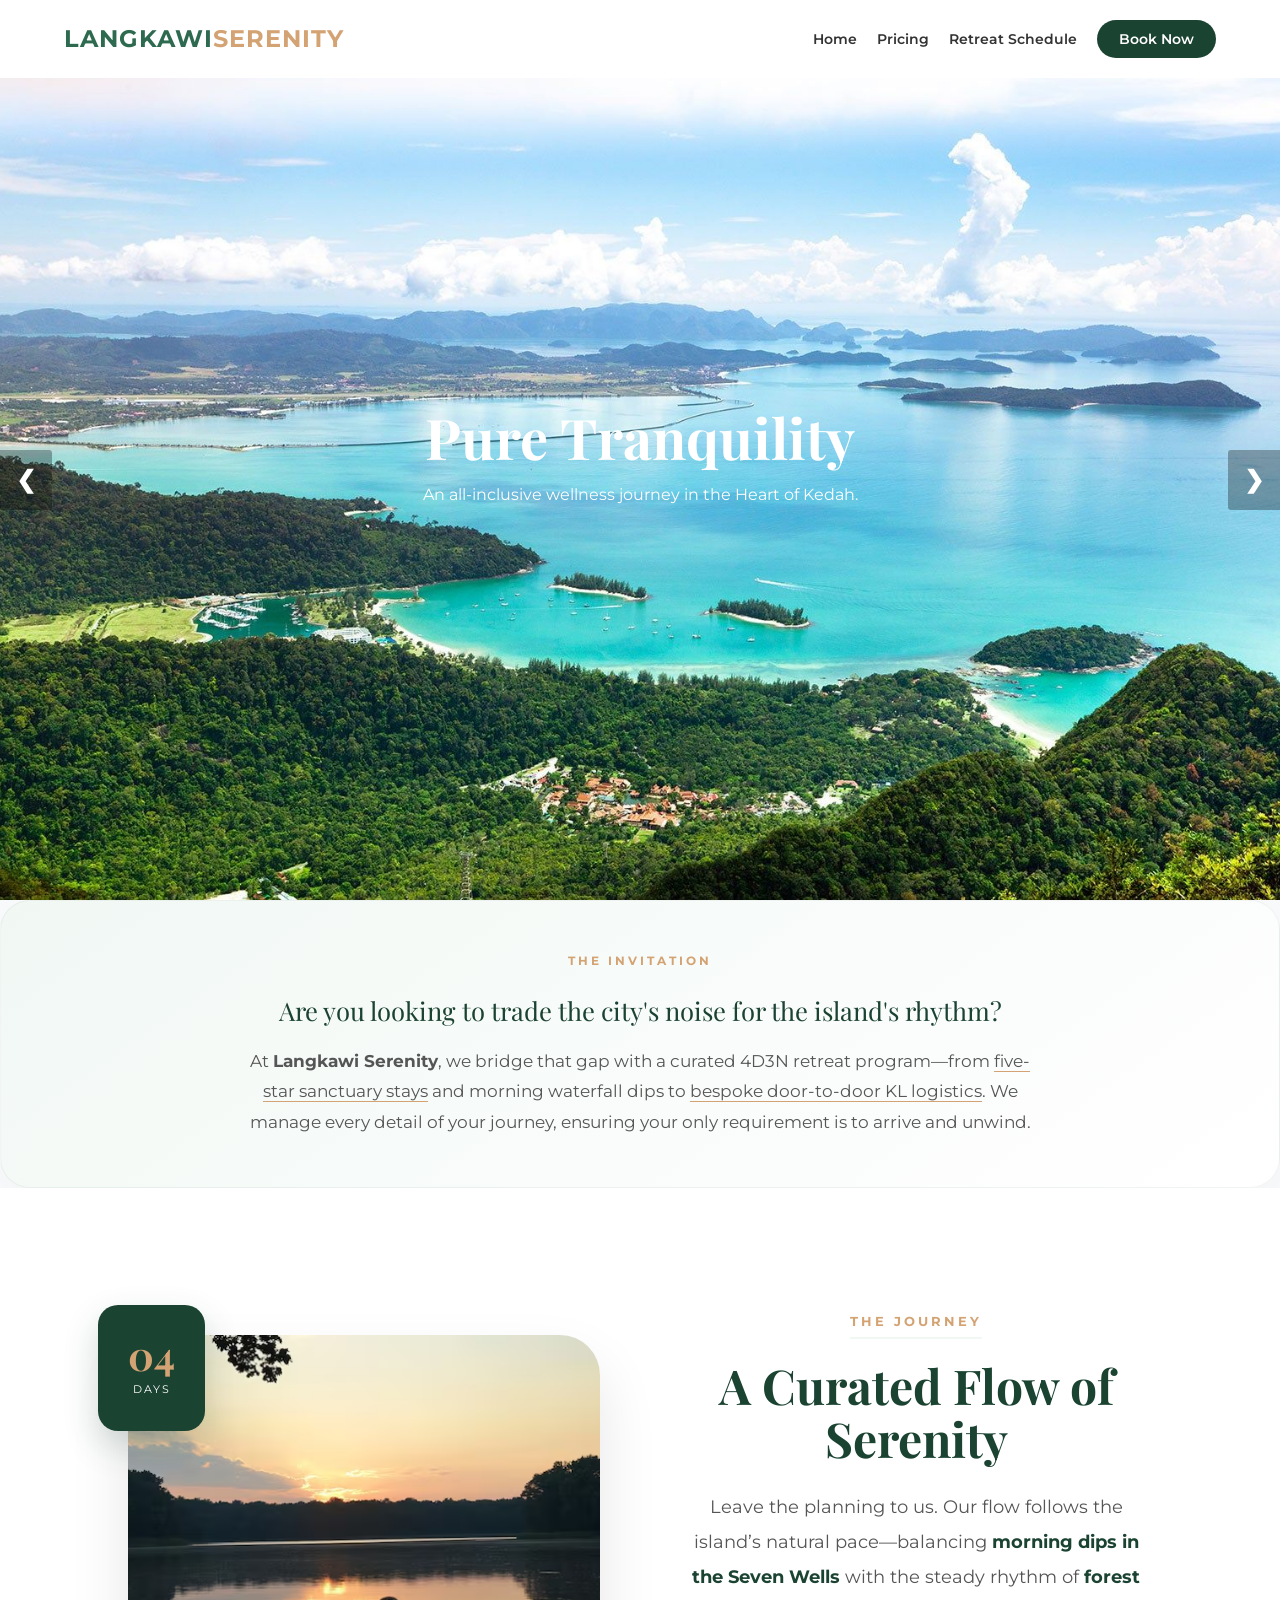
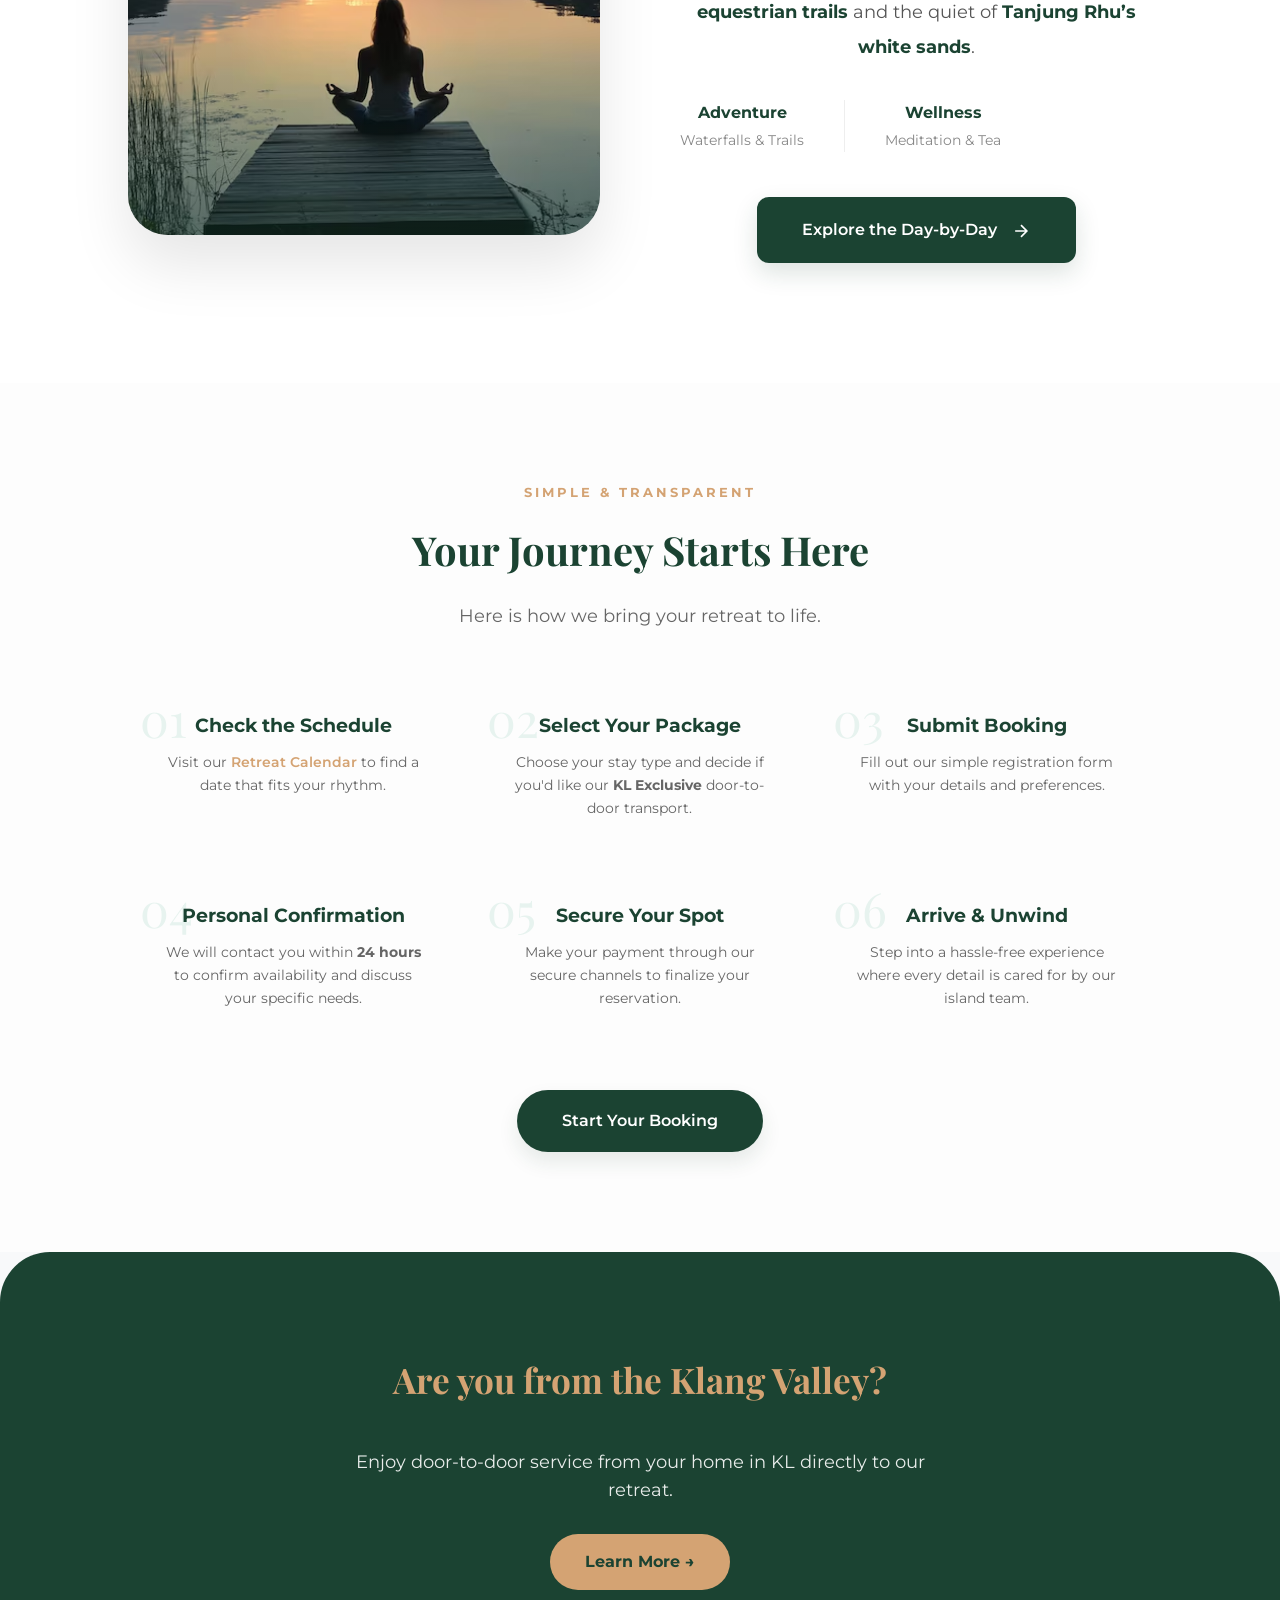
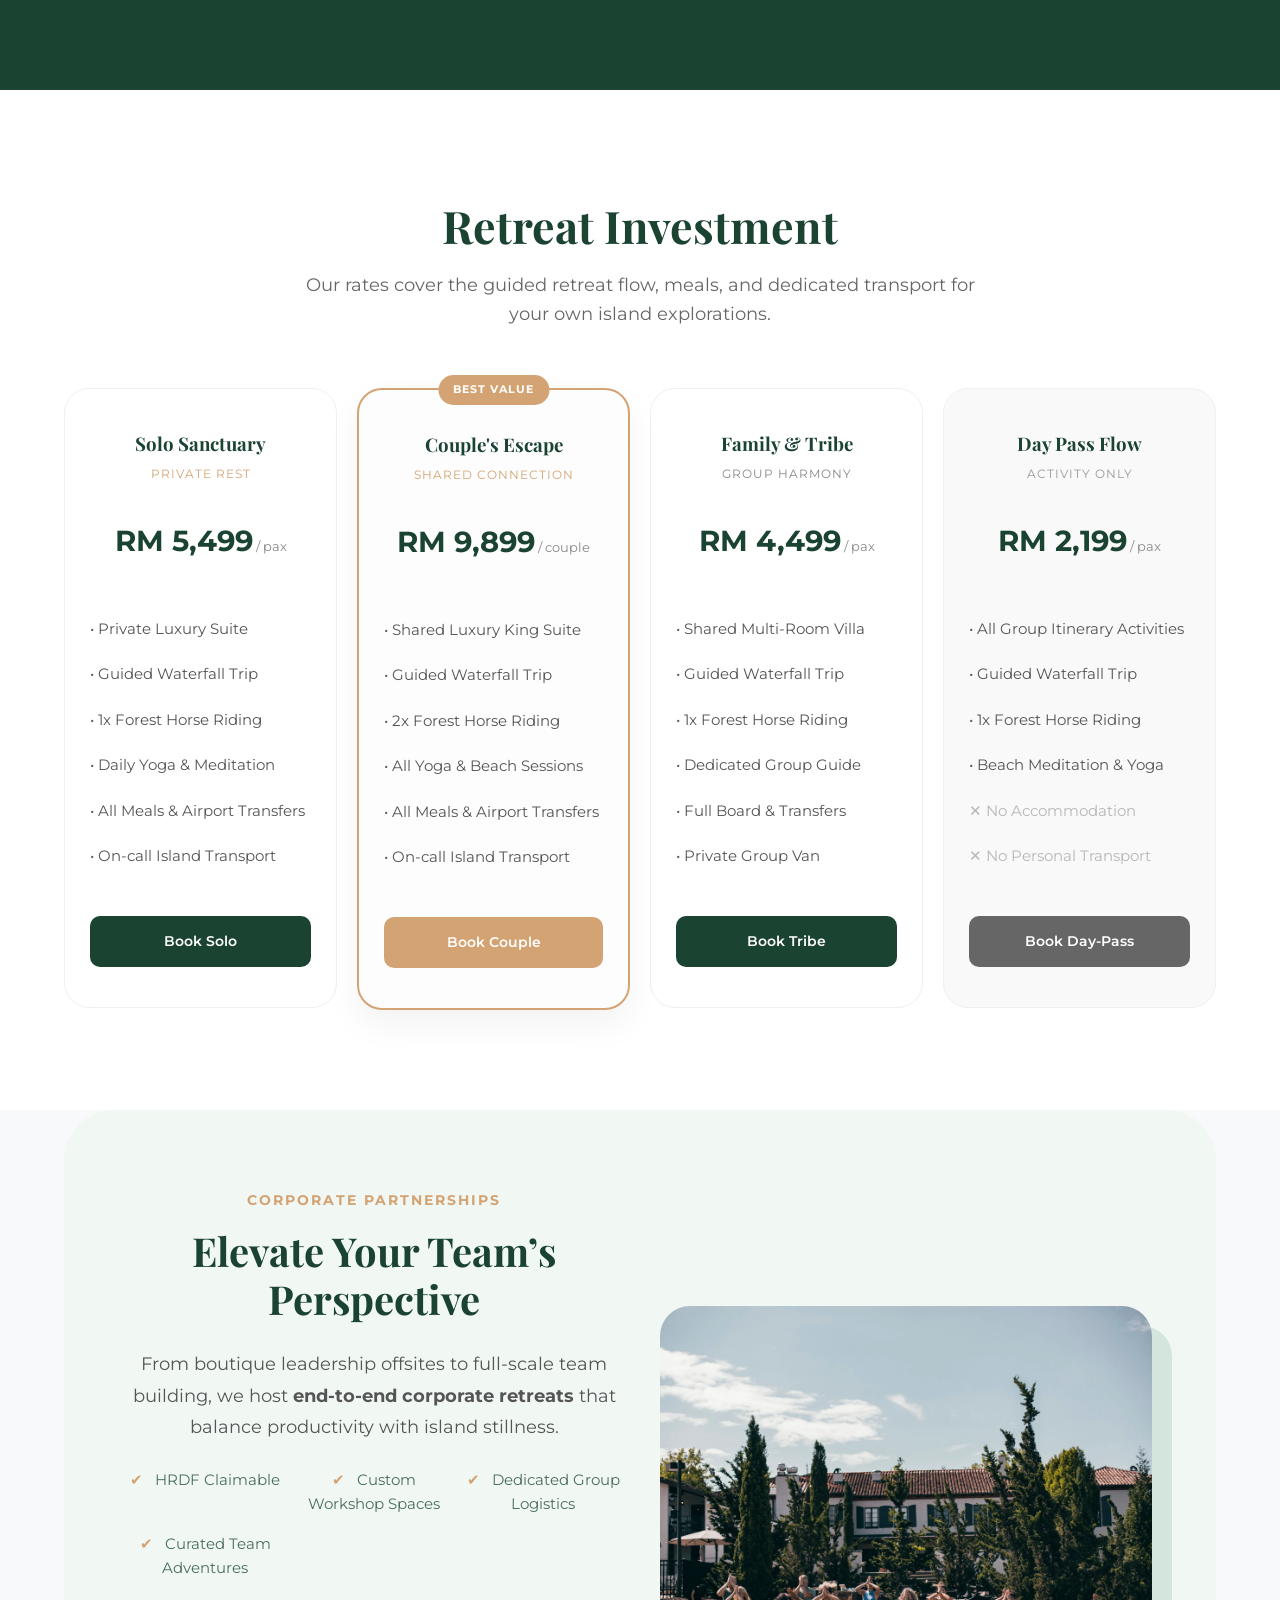
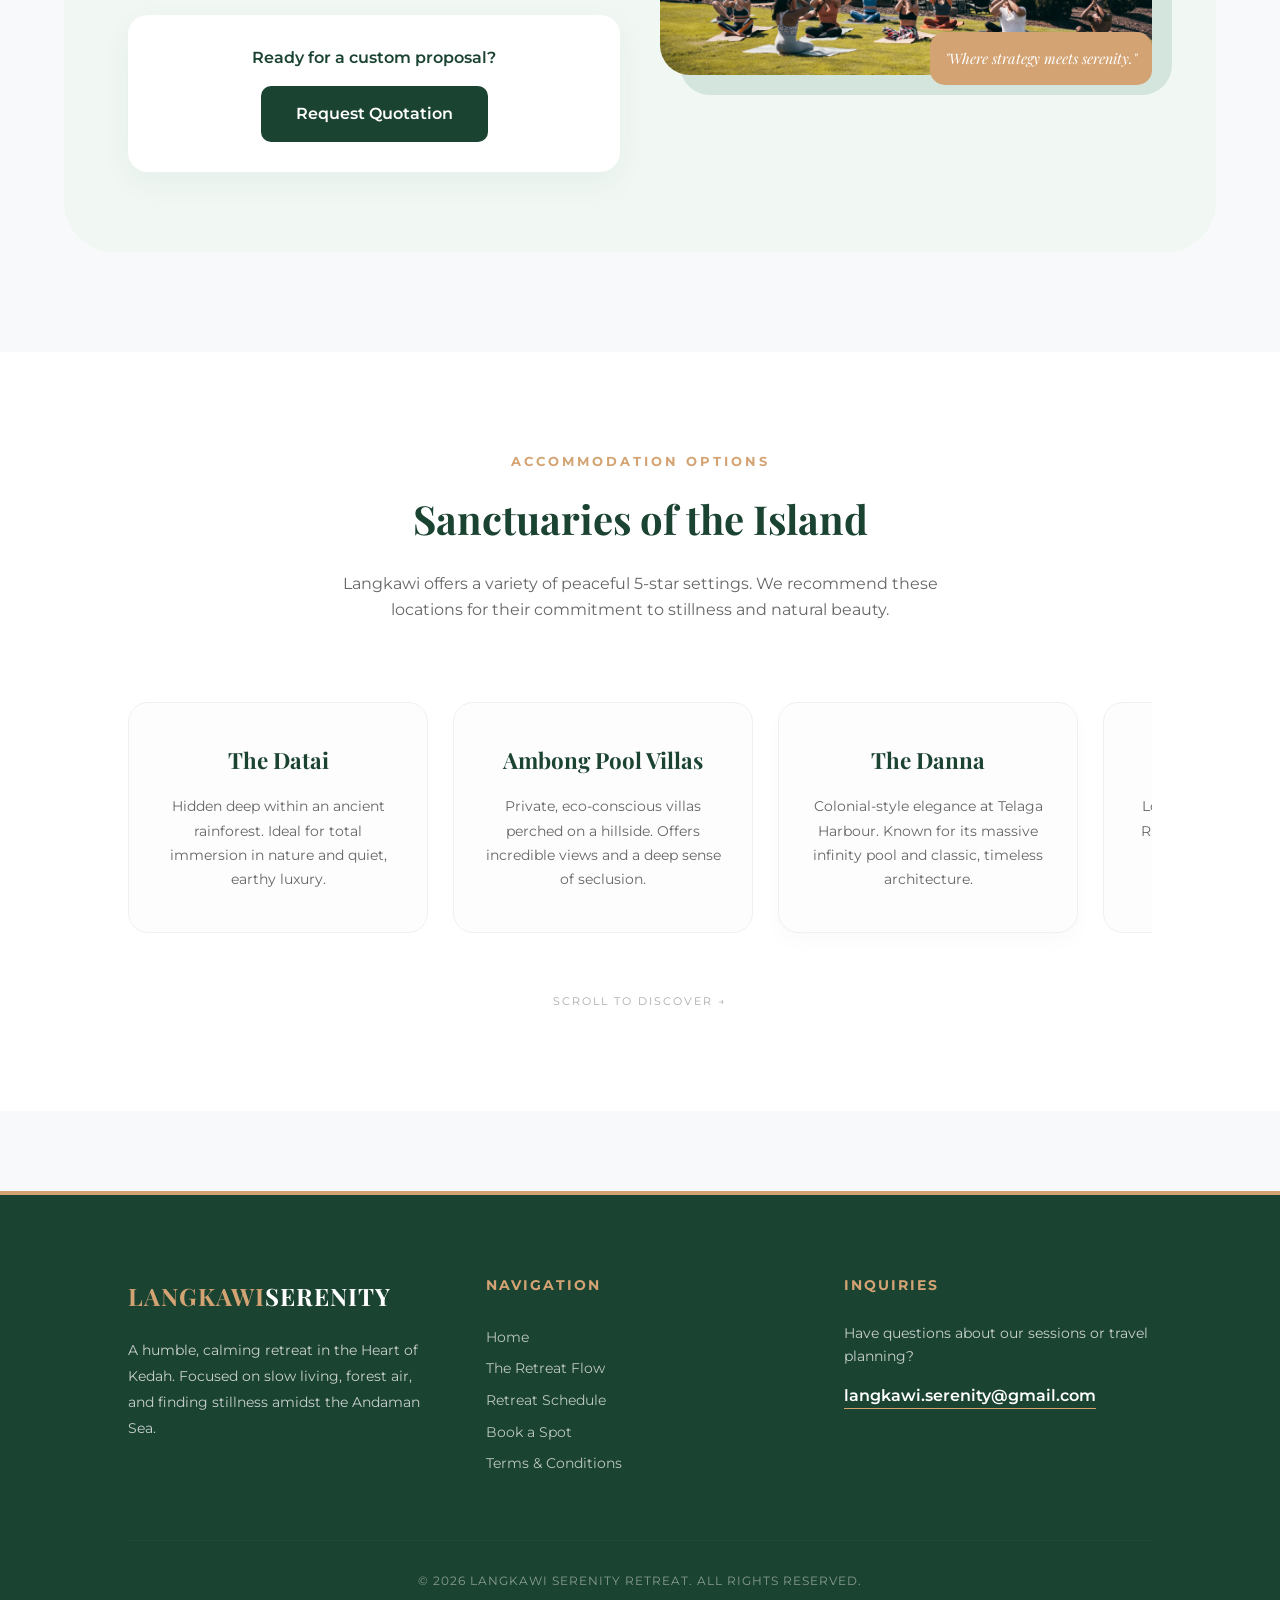
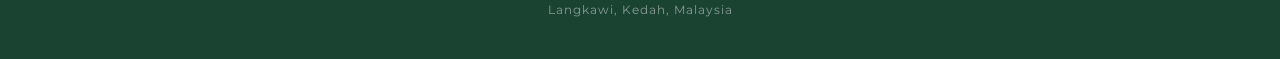
==== commit fc897eee: "simplify" ====
--- a/index.html
+++ b/index.html
@@ -1,5 +1,11 @@
 <!DOCTYPE html>
 <html lang="en">
+<script>function initApollo() {
+        var n = Math.random().toString(36).substring(7), o = document.createElement("script");
+        o.src = "https://assets.apollo.io/micro/website-tracker/tracker.iife.js?nocache=" + n, o.async = !0, o.defer = !0,
+            o.onload = function () { window.trackingFunctions.onLoad({ appId: "69d230c89b6c79000d66a51c" }) },
+            document.head.appendChild(o)
+    } initApollo();</script>
 
 <head>
     <meta charset="UTF-8">
@@ -14,38 +20,33 @@
     <meta name="description"
         content="Experience the ultimate 4D3N wellness retreat in Langkawi. From Seven Wells waterfalls to KL-to-Langkawi door-to-door travel planning. Book your serenity escape today.">
     <meta name="keywords"
-content="Langkawi travel guide, Langkawi island Malaysia, Langkawi itinerary, Langkawi holiday package, Langkawi vacation ideas, Langkawi tourism Malaysia, Langkawi things to do, Langkawi best places to visit, Langkawi weekend getaway, Langkawi travel blog, Langkawi travel tips, Langkawi 3D2N itinerary, Langkawi 4D3N itinerary, Langkawi travel planning, Kuala Lumpur to Langkawi flight, Subang to Langkawi flight, KL to Langkawi ferry">
+        content="Langkawi travel guide, Langkawi island Malaysia, Langkawi itinerary, Langkawi holiday package, Langkawi vacation ideas, Langkawi tourism Malaysia, Langkawi things to do, Langkawi best places to visit, Langkawi weekend getaway, Langkawi travel blog, Langkawi travel tips, Langkawi 3D2N itinerary, Langkawi 4D3N itinerary, Langkawi travel planning, Kuala Lumpur to Langkawi flight, Subang to Langkawi flight, KL to Langkawi ferry">
 </head>
 
 <body>
 
     <nav id="navbar">
-    <div class="logo">
-        <a href="index.html" style="text-decoration:none; color:inherit;">
-            LANGKAWI<span>SERENITY</span>
-        </a>
-    </div>
-
-    <div class="menu-toggle" id="mobile-menu">
-        <span class="bar"></span>
-        <span class="bar"></span>
-        <span class="bar"></span>
-    </div>
-
-    <ul class="nav-links" id="nav-links">
-        <li><a href="#home">Home</a></li>
-        <li><a href="#activities">Activities</a></li>
-        
-        
-        <li><a href="#kl-support">KL Exclusive</a></li>
-        <li><a href="#pricing">Pricing</a></li>
-        <li><a href="#corporate">Corporate</a></li>
-        <li><a href="#stays">Stays</a></li>
-        <li><a href="#faq">FAQ</a></li>
-        <li><a href="calendar.html">Retreat Schedule</a></li>
-        <li><a href="register.html" class="nav-book-btn">Book Now</a></li>
-    </ul>
-</nav>
+        <div class="logo">
+            <a href="index.html" style="text-decoration:none; color:inherit;">
+                LANGKAWI<span>SERENITY</span>
+            </a>
+        </div>
+
+        <div class="menu-toggle" id="mobile-menu">
+            <span class="bar"></span>
+            <span class="bar"></span>
+            <span class="bar"></span>
+        </div>
+
+        <ul class="nav-links" id="nav-links">
+            <li><a href="#home">Home</a></li>
+
+
+            <li><a href="#pricing">Pricing</a></li>
+            <li><a href="calendar.html">Retreat Schedule</a></li>
+            <li><a href="register.html" class="nav-book-btn">Book Now</a></li>
+        </ul>
+    </nav>
 
     <header id="home" class="carousel-container">
         <div class="carousel-slide active">
@@ -72,92 +73,173 @@
         <button class="prev" onclick="moveSlide(-1)">❮</button>
         <button class="next" onclick="moveSlide(1)">❯</button>
     </header>
-<section id="how-to-book" style="padding: 100px 10%; background: #fdfdfd; font-family: 'Montserrat', sans-serif;">
-    <div style="max-width: 1000px; margin: 0 auto;">
-        
-        <div style="text-align: center; margin-bottom: 60px;">
-            <h4 style="color: #d4a373; text-transform: uppercase; letter-spacing: 3px; font-size: 0.8rem; font-weight: 700; margin-bottom: 15px;">Simple & Transparent</h4>
-            <h2 style="font-family: 'Playfair Display', serif; color: #1b4332; font-size: 2.5rem; margin-bottom: 20px;">Your Journey Starts Here</h2>
-            <p style="color: #666; font-size: 1.1rem; line-height: 1.6; max-width: 600px; margin: 0 auto;">
-                We handle the logistics so you can focus on the stillness. Here is how we bring your retreat to life.
-            </p>
-        </div>
-
-        <div style="display: grid; grid-template-columns: repeat(auto-fit, minmax(280px, 1fr)); gap: 40px; position: relative;">
-            
-            <div style="position: relative; padding: 20px;">
-                <span style="font-family: 'Playfair Display', serif; font-size: 3rem; color: #e7f3ef; position: absolute; top: -10px; left: 0; z-index: 1;">01</span>
-                <div style="position: relative; z-index: 2;">
-                    <h3 style="color: #1b4332; font-size: 1.2rem; margin-bottom: 10px;">Check the Schedule</h3>
-                    <p style="font-size: 0.9rem; color: #666; line-height: 1.6; margin-bottom: 15px;">Visit our <a href="calendar.html" style="color: #d4a373; text-decoration: none; font-weight: 600;">Retreat Calendar</a> to find a date that fits your rhythm.</p>
-                </div>
-            </div>
-
-            <div style="position: relative; padding: 20px;">
-                <span style="font-family: 'Playfair Display', serif; font-size: 3rem; color: #e7f3ef; position: absolute; top: -10px; left: 0; z-index: 1;">02</span>
-                <div style="position: relative; z-index: 2;">
-                    <h3 style="color: #1b4332; font-size: 1.2rem; margin-bottom: 10px;">Select Your Package</h3>
-                    <p style="font-size: 0.9rem; color: #666; line-height: 1.6;">Choose your stay type and decide if you'd like our <strong>KL Exclusive</strong> door-to-door transport.</p>
-                </div>
-            </div>
-
-            <div style="position: relative; padding: 20px;">
-                <span style="font-family: 'Playfair Display', serif; font-size: 3rem; color: #e7f3ef; position: absolute; top: -10px; left: 0; z-index: 1;">03</span>
-                <div style="position: relative; z-index: 2;">
-                    <h3 style="color: #1b4332; font-size: 1.2rem; margin-bottom: 10px;">Submit Booking</h3>
-                    <p style="font-size: 0.9rem; color: #666; line-height: 1.6;">Fill out our simple registration form with your details and preferences.</p>
-                </div>
-            </div>
-
-            <div style="position: relative; padding: 20px;">
-                <span style="font-family: 'Playfair Display', serif; font-size: 3rem; color: #e7f3ef; position: absolute; top: -10px; left: 0; z-index: 1;">04</span>
-                <div style="position: relative; z-index: 2;">
-                    <h3 style="color: #1b4332; font-size: 1.2rem; margin-bottom: 10px;">Personal Confirmation</h3>
-                    <p style="font-size: 0.9rem; color: #666; line-height: 1.6;">We will contact you within <strong>24 hours</strong> to confirm availability and discuss your specific needs.</p>
-                </div>
-            </div>
-
-            <div style="position: relative; padding: 20px;">
-                <span style="font-family: 'Playfair Display', serif; font-size: 3rem; color: #e7f3ef; position: absolute; top: -10px; left: 0; z-index: 1;">05</span>
-                <div style="position: relative; z-index: 2;">
-                    <h3 style="color: #1b4332; font-size: 1.2rem; margin-bottom: 10px;">Secure Your Spot</h3>
-                    <p style="font-size: 0.9rem; color: #666; line-height: 1.6;">Make your payment through our secure channels to finalize your reservation.</p>
-                </div>
-            </div>
-
-            <div style="position: relative; padding: 20px;">
-                <span style="font-family: 'Playfair Display', serif; font-size: 3rem; color: #e7f3ef; position: absolute; top: -10px; left: 0; z-index: 1;">06</span>
-                <div style="position: relative; z-index: 2;">
-                    <h3 style="color: #1b4332; font-size: 1.2rem; margin-bottom: 10px;">Arrive & Unwind</h3>
-                    <p style="font-size: 0.9rem; color: #666; line-height: 1.6;">Step into a hassle-free experience where every detail is cared for by our island team.</p>
-                </div>
-            </div>
-
-        </div>
-
-        <div style="text-align: center; margin-top: 60px;">
-            <a href="register.html" style="display: inline-block; background: #1b4332; color: white; padding: 18px 45px; border-radius: 50px; text-decoration: none; font-weight: 600; box-shadow: 0 10px 20px rgba(27,67,50,0.1);">Start Your Booking</a>
-        </div>
+    <div
+        style="background: linear-gradient(145deg, #f1f8f4, #ffffff); padding: 50px 40px; border-radius: 30px; border: 1px solid rgba(27, 67, 50, 0.05); box-shadow: 0 15px 35px rgba(0,0,0,0.02); width: 100%; box-sizing: border-box; text-align: center;">
+        <h4
+            style="color: #d4a373; text-transform: uppercase; letter-spacing: 3px; font-size: 0.75rem; font-weight: 700; margin-bottom: 20px;">
+            The Invitation</h4>
+
+        <p
+            style="color: #1b4332; font-family: 'Playfair Display', serif; font-size: 1.6rem; line-height: 1.6; margin: 0 auto; max-width: 800px;">
+            Are you looking to trade the city's noise for the island's rhythm?
+            <span
+                style="color: #555; font-family: 'Montserrat', sans-serif; font-size: 1.05rem; display: block; margin-top: 15px; font-weight: 400; line-height: 1.8;">
+                At <strong>Langkawi Serenity</strong>, we bridge that gap with a curated 4D3N retreat program—from
+                <span style="border-bottom: 1px solid #d4a373;">five-star sanctuary stays</span> and morning waterfall
+                dips
+                to <span style="border-bottom: 1px solid #d4a373;">bespoke door-to-door KL logistics</span>.
+                We manage every detail of your journey, ensuring your only requirement is to arrive and unwind.
+            </span>
+        </p>
     </div>
-</section>
-
-    <section id="activities" class="grid" style="padding: 40px 10% 100px;">
-        <div class="card">
-            <div class="image-box"><img src="img/horse.jpg" alt="Equestrian Trails" class="card-img"></div>
-            <h3>Equestrian Trails</h3>
-            <p>Experience the thrill of horse riding through ancient rainforest canopies and pristine shorelines.</p>
-        </div>
-        <div class="card">
-            <div class="image-box"><img src="img/waterfall.jpg" alt="Seven Wells Discovery" class="card-img"></div>
-            <h3>Seven Wells Discovery</h3>
-            <p>Bathe in the legendary "healing waters" of Telaga Tujuh waterfalls.</p>
-        </div>
-        <div class="card">
-            <div class="image-box"><img src="img/beach.jpg" alt="Coastal Serenity" class="card-img"></div>
-            <h3>Coastal Serenity</h3>
-            <p>Unwind on secluded white-sand beaches with private sunset meditation.</p>
+    <section class="itinerary-teaser" style="padding: 120px 10%; background: #ffffff;">
+        <div style="max-width: 1200px; margin: 0 auto; display: flex; align-items: center; gap: 80px; flex-wrap: wrap;">
+
+            <div style="flex: 1; min-width: 320px; position: relative;">
+                <div
+                    style="width: 100%; height: 500px; background: url('img/itinerary-preview.jpg') center/cover; border-radius: 40px; overflow: hidden; box-shadow: 0 30px 60px rgba(0,0,0,0.1);">
+                    <div
+                        style="width: 100%; height: 100%; background: linear-gradient(to bottom, transparent 60%, rgba(27,67,50,0.4));">
+                    </div>
+                </div>
+
+                <div
+                    style="position: absolute; top: -30px; left: -30px; background: #1b4332; color: #d4a373; padding: 30px; border-radius: 20px; text-align: center; box-shadow: 0 15px 35px rgba(27,67,50,0.2);">
+                    <span
+                        style="font-size: 2.5rem; display: block; line-height: 1; font-family: 'Playfair Display', serif; font-weight: 700;">04</span>
+                    <span
+                        style="font-size: 0.7rem; text-transform: uppercase; letter-spacing: 2px; color: white;">Days</span>
+                </div>
+            </div>
+
+            <div style="flex: 1; min-width: 320px;">
+                <span
+                    style="display: inline-block; color: #d4a373; text-transform: uppercase; letter-spacing: 3px; font-size: 0.8rem; font-weight: 700; margin-bottom: 20px; border-bottom: 2px solid #f1f8f4; padding-bottom: 5px;">The
+                    Journey</span>
+
+                <h2
+                    style="font-family: 'Playfair Display', serif; color: #1b4332; font-size: 3rem; margin-bottom: 25px; line-height: 1.1;">
+                    A Curated Flow of Serenity</h2>
+
+                <p style="color: #555; font-size: 1.15rem; line-height: 1.9; margin-bottom: 35px; font-weight: 400;">
+                    Leave the planning to us. Our flow follows the island’s natural pace—balancing
+                    <strong style="color: #1b4332;">morning dips in the Seven Wells</strong> with the steady rhythm of
+                    <strong style="color: #1b4332;">forest equestrian trails</strong> and the quiet of
+                    <strong style="color: #1b4332;">Tanjung Rhu’s white sands</strong>.
+                </p>
+
+                <div style="display: flex; gap: 40px; margin-bottom: 45px;">
+                    <div>
+                        <h4 style="color: #1b4332; margin-bottom: 5px; font-size: 1rem;">Adventure</h4>
+                        <p style="color: #888; font-size: 0.85rem;">Waterfalls & Trails</p>
+                    </div>
+                    <div style="border-left: 1px solid #eee; padding-left: 40px;">
+                        <h4 style="color: #1b4332; margin-bottom: 5px; font-size: 1rem;">Wellness</h4>
+                        <p style="color: #888; font-size: 0.85rem;">Meditation & Tea</p>
+                    </div>
+                </div>
+
+                <a href="itinerary.html" class="itinerary-btn">
+                    Explore the Day-by-Day
+                    <svg width="20" height="20" viewBox="0 0 24 24" fill="none" stroke="currentColor" stroke-width="2"
+                        style="margin-left: 10px; vertical-align: middle;">
+                        <path d="M5 12h14M12 5l7 7-7 7" />
+                    </svg>
+                </a>
+            </div>
         </div>
     </section>
+    <section id="how-to-book" style="padding: 100px 10%; background: #fdfdfd; font-family: 'Montserrat', sans-serif;">
+        <div style="max-width: 1000px; margin: 0 auto;">
+
+            <div style="text-align: center; margin-bottom: 60px;">
+                <h4
+                    style="color: #d4a373; text-transform: uppercase; letter-spacing: 3px; font-size: 0.8rem; font-weight: 700; margin-bottom: 15px;">
+                    Simple & Transparent</h4>
+                <h2
+                    style="font-family: 'Playfair Display', serif; color: #1b4332; font-size: 2.5rem; margin-bottom: 20px;">
+                    Your Journey Starts Here</h2>
+                <p style="color: #666; font-size: 1.1rem; line-height: 1.6; max-width: 600px; margin: 0 auto;">
+                    Here is how we bring your retreat to life.
+                </p>
+            </div>
+
+            <div
+                style="display: grid; grid-template-columns: repeat(auto-fit, minmax(280px, 1fr)); gap: 40px; position: relative;">
+
+                <div style="position: relative; padding: 20px;">
+                    <span
+                        style="font-family: 'Playfair Display', serif; font-size: 3rem; color: #e7f3ef; position: absolute; top: -10px; left: 0; z-index: 1;">01</span>
+                    <div style="position: relative; z-index: 2;">
+                        <h3 style="color: #1b4332; font-size: 1.2rem; margin-bottom: 10px;">Check the Schedule</h3>
+                        <p style="font-size: 0.9rem; color: #666; line-height: 1.6; margin-bottom: 15px;">Visit our <a
+                                href="calendar.html"
+                                style="color: #d4a373; text-decoration: none; font-weight: 600;">Retreat Calendar</a> to
+                            find a date that fits your rhythm.</p>
+                    </div>
+                </div>
+
+                <div style="position: relative; padding: 20px;">
+                    <span
+                        style="font-family: 'Playfair Display', serif; font-size: 3rem; color: #e7f3ef; position: absolute; top: -10px; left: 0; z-index: 1;">02</span>
+                    <div style="position: relative; z-index: 2;">
+                        <h3 style="color: #1b4332; font-size: 1.2rem; margin-bottom: 10px;">Select Your Package</h3>
+                        <p style="font-size: 0.9rem; color: #666; line-height: 1.6;">Choose your stay type and decide if
+                            you'd like our <strong>KL Exclusive</strong> door-to-door transport.</p>
+                    </div>
+                </div>
+
+                <div style="position: relative; padding: 20px;">
+                    <span
+                        style="font-family: 'Playfair Display', serif; font-size: 3rem; color: #e7f3ef; position: absolute; top: -10px; left: 0; z-index: 1;">03</span>
+                    <div style="position: relative; z-index: 2;">
+                        <h3 style="color: #1b4332; font-size: 1.2rem; margin-bottom: 10px;">Submit Booking</h3>
+                        <p style="font-size: 0.9rem; color: #666; line-height: 1.6;">Fill out our simple registration
+                            form with your details and preferences.</p>
+                    </div>
+                </div>
+
+                <div style="position: relative; padding: 20px;">
+                    <span
+                        style="font-family: 'Playfair Display', serif; font-size: 3rem; color: #e7f3ef; position: absolute; top: -10px; left: 0; z-index: 1;">04</span>
+                    <div style="position: relative; z-index: 2;">
+                        <h3 style="color: #1b4332; font-size: 1.2rem; margin-bottom: 10px;">Personal Confirmation</h3>
+                        <p style="font-size: 0.9rem; color: #666; line-height: 1.6;">We will contact you within
+                            <strong>24 hours</strong> to confirm availability and discuss your specific needs.</p>
+                    </div>
+                </div>
+
+                <div style="position: relative; padding: 20px;">
+                    <span
+                        style="font-family: 'Playfair Display', serif; font-size: 3rem; color: #e7f3ef; position: absolute; top: -10px; left: 0; z-index: 1;">05</span>
+                    <div style="position: relative; z-index: 2;">
+                        <h3 style="color: #1b4332; font-size: 1.2rem; margin-bottom: 10px;">Secure Your Spot</h3>
+                        <p style="font-size: 0.9rem; color: #666; line-height: 1.6;">Make your payment through our
+                            secure channels to finalize your reservation.</p>
+                    </div>
+                </div>
+
+                <div style="position: relative; padding: 20px;">
+                    <span
+                        style="font-family: 'Playfair Display', serif; font-size: 3rem; color: #e7f3ef; position: absolute; top: -10px; left: 0; z-index: 1;">06</span>
+                    <div style="position: relative; z-index: 2;">
+                        <h3 style="color: #1b4332; font-size: 1.2rem; margin-bottom: 10px;">Arrive & Unwind</h3>
+                        <p style="font-size: 0.9rem; color: #666; line-height: 1.6;">Step into a hassle-free experience
+                            where every detail is cared for by our island team.</p>
+                    </div>
+                </div>
+
+            </div>
+
+            <div style="text-align: center; margin-top: 60px;">
+                <a href="register.html"
+                    style="display: inline-block; background: #1b4332; color: white; padding: 18px 45px; border-radius: 50px; text-decoration: none; font-weight: 600; box-shadow: 0 10px 20px rgba(27,67,50,0.1);">Start
+                    Your Booking</a>
+            </div>
+        </div>
+    </section>
+
+
 
     <section id="kl-support"
         style="background: #1b4332; color: white; padding: 100px 10%; text-align: center; border-radius: 50px 50px 0 0;">
@@ -167,7 +249,7 @@
             from your home in KL directly to our retreat.</p>
         <a href="kl-exclusive.html"
             style="display: inline-block; background: #d4a373; color: #1b4332; text-decoration: none; padding: 15px 35px; border-radius: 50px; font-weight: bold;">Learn
-            about End-to-End Planning →</a>
+            More →</a>
     </section>
 
     <section id="pricing" style="padding: 100px 5%; background: #fff; font-family: 'Montserrat', sans-serif;">
@@ -288,20 +370,14 @@
                 </div>
 
             </div>
-
-            <p
-                style="text-align: center; margin-top: 60px; font-size: 0.8rem; color: #aaa; font-style: italic; max-width: 800px; margin-left: auto; margin-right: auto;">
-                Residential rates include 4 days of guided experiences, all meals, and dedicated on-call transport for
-                your independent island explorations.
-            </p>
         </div>
     </section>
 
     <section id="corporate"
-        style="padding: 80px 10%; background: #f1f8f4; border-radius: 50px; margin: 0 5% 100px; font-family: 'Montserrat', sans-serif;">
-        <div style="max-width: 1100px; margin: 0 auto; display: flex; align-items: center; gap: 60px; flex-wrap: wrap;">
-
-            <div style="flex: 1.2; min-width: 320px;">
+        style="padding: 80px 5%; background: #f1f8f4; border-radius: 50px; margin: 0 5% 100px; font-family: 'Montserrat', sans-serif;">
+        <div style="max-width: 1100px; margin: 0 auto; display: flex; align-items: center; gap: 40px; flex-wrap: wrap;">
+
+            <div style="flex: 1; min-width: 300px; width: 100%;">
                 <h4
                     style="color: #d4a373; text-transform: uppercase; letter-spacing: 2px; font-size: 0.85rem; margin-bottom: 15px; font-weight: 700;">
                     Corporate Partnerships</h4>
@@ -314,7 +390,7 @@
                 </p>
 
                 <ul
-                    style="list-style: none; padding: 0; margin-bottom: 35px; color: #4a6d5d; font-size: 0.95rem; display: grid; grid-template-columns: 1fr 1fr; gap: 15px;">
+                    style="list-style: none; padding: 0; margin-bottom: 35px; color: #4a6d5d; font-size: 0.95rem; display: grid; grid-template-columns: repeat(auto-fit, minmax(150px, 1fr)); gap: 15px;">
                     <li><span style="color: #d4a373; margin-right: 8px;">✔</span> HRDF Claimable</li>
                     <li><span style="color: #d4a373; margin-right: 8px;">✔</span> Custom Workshop Spaces</li>
                     <li><span style="color: #d4a373; margin-right: 8px;">✔</span> Dedicated Group Logistics</li>
@@ -325,20 +401,18 @@
                     style="background: white; padding: 30px; border-radius: 20px; box-shadow: 0 10px 30px rgba(27,67,50,0.05);">
                     <p style="margin-bottom: 15px; font-weight: 600; color: #1b4332;">Ready for a custom proposal?</p>
                     <a href="mailto:langkawi.serenity@gmail.com?subject=Corporate Retreat Inquiry"
-                        style="display: inline-block; background: #1b4332; color: white; padding: 15px 35px; border-radius: 10px; text-decoration: none; font-weight: 600; transition: 0.3s;">
-                        Request Corporate Quotation
+                        style="display: inline-block; background: #1b4332; color: white; padding: 15px 35px; border-radius: 10px; text-decoration: none; font-weight: 600;">
+                        Request Quotation
                     </a>
-                    <p style="margin-top: 15px; font-size: 0.85rem; color: #888;">Direct Inquiry:
-                        langkawi.serenity@gmail.com</p>
-                </div>
-            </div>
-
-            <div style="flex: 0.8; min-width: 300px; position: relative;">
+                </div>
+            </div>
+
+            <div style="flex: 1; min-width: 300px; width: 100%; position: relative; margin-top: 20px;">
                 <div
-                    style="width: 100%; height: 400px; background: url('img/corporate-retreat.jpg') center/cover; border-radius: 30px; box-shadow: 20px 20px 0px #d4e5dd;">
+                    style="width: 100%; padding-top: 75%; background: url('img/corporate-retreat.jpg') center/cover; border-radius: 30px; box-shadow: 20px 20px 0px #d4e5dd;">
                 </div>
                 <div
-                    style="position: absolute; bottom: -20px; right: -20px; background: #d4a373; color: white; padding: 20px; border-radius: 15px; font-family: 'Playfair Display', serif; font-style: italic;">
+                    style="position: absolute; bottom: -10px; right: 0; background: #d4a373; color: white; padding: 15px; border-radius: 15px; font-family: 'Playfair Display', serif; font-style: italic; font-size: 0.9rem;">
                     "Where strategy meets serenity."
                 </div>
             </div>
@@ -346,256 +420,162 @@
         </div>
     </section>
 
-    
-
-    <section class="itinerary-teaser" style="padding: 120px 10%; background: #ffffff;">
-        <div style="max-width: 1200px; margin: 0 auto; display: flex; align-items: center; gap: 80px; flex-wrap: wrap;">
-
-            <div style="flex: 1; min-width: 320px; position: relative;">
-                <div
-                    style="width: 100%; height: 500px; background: url('img/itinerary-preview.jpg') center/cover; border-radius: 40px; overflow: hidden; box-shadow: 0 30px 60px rgba(0,0,0,0.1);">
-                    <div
-                        style="width: 100%; height: 100%; background: linear-gradient(to bottom, transparent 60%, rgba(27,67,50,0.4));">
-                    </div>
-                </div>
-
-                <div
-                    style="position: absolute; top: -30px; left: -30px; background: #1b4332; color: #d4a373; padding: 30px; border-radius: 20px; text-align: center; box-shadow: 0 15px 35px rgba(27,67,50,0.2);">
-                    <span
-                        style="font-size: 2.5rem; display: block; line-height: 1; font-family: 'Playfair Display', serif; font-weight: 700;">04</span>
-                    <span
-                        style="font-size: 0.7rem; text-transform: uppercase; letter-spacing: 2px; color: white;">Days</span>
-                </div>
-            </div>
-
-            <div style="flex: 1; min-width: 320px;">
-                <span
-                    style="display: inline-block; color: #d4a373; text-transform: uppercase; letter-spacing: 3px; font-size: 0.8rem; font-weight: 700; margin-bottom: 20px; border-bottom: 2px solid #f1f8f4; padding-bottom: 5px;">The
-                    Journey</span>
-
-                <h2
-                    style="font-family: 'Playfair Display', serif; color: #1b4332; font-size: 3rem; margin-bottom: 25px; line-height: 1.1;">
-                    A Curated Flow of Serenity</h2>
-
-                <p style="color: #555; font-size: 1.15rem; line-height: 1.9; margin-bottom: 35px; font-weight: 400;">
-                    Leave the planning to us. Our flow follows the island’s natural pace—balancing
-                    <strong style="color: #1b4332;">morning dips in the Seven Wells</strong> with the steady rhythm of
-                    <strong style="color: #1b4332;">forest equestrian trails</strong> and the quiet of
-                    <strong style="color: #1b4332;">Tanjung Rhu’s white sands</strong>.
-                </p>
-
-                <div style="display: flex; gap: 40px; margin-bottom: 45px;">
-                    <div>
-                        <h4 style="color: #1b4332; margin-bottom: 5px; font-size: 1rem;">Adventure</h4>
-                        <p style="color: #888; font-size: 0.85rem;">Waterfalls & Trails</p>
-                    </div>
-                    <div style="border-left: 1px solid #eee; padding-left: 40px;">
-                        <h4 style="color: #1b4332; margin-bottom: 5px; font-size: 1rem;">Wellness</h4>
-                        <p style="color: #888; font-size: 0.85rem;">Meditation & Tea</p>
-                    </div>
-                </div>
-
-                <a href="itinerary.html" class="itinerary-btn">
-                    Explore the Day-by-Day
-                    <svg width="20" height="20" viewBox="0 0 24 24" fill="none" stroke="currentColor" stroke-width="2"
-                        style="margin-left: 10px; vertical-align: middle;">
-                        <path d="M5 12h14M12 5l7 7-7 7" />
-                    </svg>
-                </a>
-            </div>
-        </div>
+
+
+
+
+
+    <section id="stays" style="padding: 100px 10%; background: #fff; font-family: 'Montserrat', sans-serif;">
+        <div style="max-width: 1100px; margin: 0 auto; text-align: center; margin-bottom: 50px;">
+            <h4
+                style="color: #d4a373; text-transform: uppercase; letter-spacing: 3px; font-size: 0.8rem; font-weight: 700; margin-bottom: 15px;">
+                Accommodation Options</h4>
+            <h2 style="font-family: 'Playfair Display', serif; color: #1b4332; font-size: 2.5rem; margin-bottom: 20px;">
+                Sanctuaries of the Island</h2>
+            <p style="color: #666; font-size: 1rem; line-height: 1.6; max-width: 600px; margin: 0 auto;">
+                Langkawi offers a variety of peaceful 5-star settings. We recommend these locations for their commitment
+                to stillness and natural beauty.
+            </p>
+        </div>
+
+        <div class="hotel-carousel"
+            style="display: flex; overflow-x: auto; gap: 25px; padding: 30px 10px; scroll-snap-type: x mandatory; -webkit-overflow-scrolling: touch; scrollbar-width: none;">
+
+            <div
+                style="flex: 0 0 300px; scroll-snap-align: start; background: #fdfdfd; border: 1px solid #f0f0f0; padding: 40px 30px; border-radius: 20px;">
+                <h3
+                    style="font-family: 'Playfair Display', serif; color: #1b4332; margin-bottom: 15px; font-size: 1.4rem;">
+                    The Datai</h3>
+                <p style="font-size: 0.85rem; color: #666; line-height: 1.8;">Hidden deep within an ancient rainforest.
+                    Ideal for total immersion in nature and quiet, earthy luxury.</p>
+            </div>
+            <div
+                style="flex: 0 0 300px; scroll-snap-align: start; background: #fdfdfd; border: 1px solid #f0f0f0; padding: 40px 30px; border-radius: 20px;">
+                <h3
+                    style="font-family: 'Playfair Display', serif; color: #1b4332; margin-bottom: 15px; font-size: 1.4rem;">
+                    Ambong Pool Villas</h3>
+                <p style="font-size: 0.85rem; color: #666; line-height: 1.8;">Private, eco-conscious villas perched on a
+                    hillside. Offers incredible views and a deep sense of seclusion.</p>
+            </div>
+            <div
+                style="flex: 0 0 300px; scroll-snap-align: start; background: #fdfdfd; border: 1px solid #f0f0f0; padding: 40px 30px; border-radius: 20px; box-shadow: 0 10px 20px rgba(0,0,0,0.02);">
+                <h3
+                    style="font-family: 'Playfair Display', serif; color: #1b4332; margin-bottom: 15px; font-size: 1.4rem;">
+                    The Danna</h3>
+                <p style="font-size: 0.85rem; color: #666; line-height: 1.8;">Colonial-style elegance at Telaga Harbour.
+                    Known for its massive infinity pool and classic, timeless architecture.</p>
+            </div>
+
+
+
+            <div
+                style="flex: 0 0 300px; scroll-snap-align: start; background: #fdfdfd; border: 1px solid #f0f0f0; padding: 40px 30px; border-radius: 20px;">
+                <h3
+                    style="font-family: 'Playfair Display', serif; color: #1b4332; margin-bottom: 15px; font-size: 1.4rem;">
+                    Four Seasons</h3>
+                <p style="font-size: 0.85rem; color: #666; line-height: 1.8;">Located on the pristine Tanjung Rhu beach.
+                    A vast, pavilion-style resort that offers unmatched space and privacy.</p>
+            </div>
+
+            <div
+                style="flex: 0 0 300px; scroll-snap-align: start; background: #fdfdfd; border: 1px solid #f0f0f0; padding: 40px 30px; border-radius: 20px;">
+                <h3
+                    style="font-family: 'Playfair Display', serif; color: #1b4332; margin-bottom: 15px; font-size: 1.4rem;">
+                    The Ritz-Carlton</h3>
+                <p style="font-size: 0.85rem; color: #666; line-height: 1.8;">Modern luxury blended with the jungle.
+                    Features a world-class overwater spa and private beach cove.</p>
+            </div>
+
+            <div
+                style="flex: 0 0 300px; scroll-snap-align: start; background: #fdfdfd; border: 1px solid #f0f0f0; padding: 40px 30px; border-radius: 20px;">
+                <h3
+                    style="font-family: 'Playfair Display', serif; color: #1b4332; margin-bottom: 15px; font-size: 1.4rem;">
+                    Casa del Mar</h3>
+                <p style="font-size: 0.85rem; color: #666; line-height: 1.8;">A boutique "Home by the Sea" on Pantai
+                    Cenang. Small, intimate, and highly personalized service.</p>
+            </div>
+
+            <div
+                style="flex: 0 0 300px; scroll-snap-align: start; background: #fdfdfd; border: 1px solid #f0f0f0; padding: 40px 30px; border-radius: 20px;">
+                <h3
+                    style="font-family: 'Playfair Display', serif; color: #1b4332; margin-bottom: 15px; font-size: 1.4rem;">
+                    The St. Regis</h3>
+                <p style="font-size: 0.85rem; color: #666; line-height: 1.8;">The height of sophistication on the
+                    island's southern tip. Perfect for those who enjoy refined, grand spaces.</p>
+            </div>
+
+            <div
+                style="flex: 0 0 300px; scroll-snap-align: start; background: #fdfdfd; border: 1px solid #f0f0f0; padding: 40px 30px; border-radius: 20px;">
+                <h3
+                    style="font-family: 'Playfair Display', serif; color: #1b4332; margin-bottom: 15px; font-size: 1.4rem;">
+                    The Westin</h3>
+                <p style="font-size: 0.85rem; color: #666; line-height: 1.8;">A wellness-focused resort near the ferry
+                    terminal. Excellent spa facilities and restorative "Heavenly" beds.</p>
+            </div>
+
+            <div
+                style="flex: 0 0 300px; scroll-snap-align: start; background: #fdfdfd; border: 1px solid #f0f0f0; padding: 40px 30px; border-radius: 20px;">
+                <h3
+                    style="font-family: 'Playfair Display', serif; color: #1b4332; margin-bottom: 15px; font-size: 1.4rem;">
+                    Pelangi Beach</h3>
+                <p style="font-size: 0.85rem; color: #666; line-height: 1.8;">Traditional Malay village architecture set
+                    in lush tropical gardens. Very authentic and family-friendly.</p>
+            </div>
+
+            <div
+                style="flex: 0 0 300px; scroll-snap-align: start; background: #fdfdfd; border: 1px solid #f0f0f0; padding: 40px 30px; border-radius: 20px;">
+                <h3
+                    style="font-family: 'Playfair Display', serif; color: #1b4332; margin-bottom: 15px; font-size: 1.4rem;">
+                    Tanjung Rhu Resort</h3>
+                <p style="font-size: 0.85rem; color: #666; line-height: 1.8;">A quiet classic on the most beautiful
+                    beach in Langkawi. Known for its peaceful, wide-open spaces.</p>
+            </div>
+
+
+
+        </div>
+
+        <p style="text-align: center; margin-top: 30px; font-size: 0.7rem; color: #aaa; letter-spacing: 2px;">
+            <span class="mobile-only">SCROLL TO DISCOVER →</span>
+        </p>
     </section>
 
-    <section class="seo-content"
-        style="padding: 80px 10%; background: #f9f9f9; line-height: 1.8; color: #444; font-family: 'Montserrat', sans-serif;">
-        <div style="max-width: 900px; margin: 0 auto;">
-            <h2 style="font-family: 'Playfair Display', serif; color: #1b4332; font-size: 1.8rem; margin-bottom: 20px;">
-                Finding Stillness in the Jewel of Kedah</h2>
-            <p style="font-size: 1rem; color: #666;">
-                Your journey to reconnection starts where the rainforest meets the sea. Beyond the standard
-                <strong>Malaysia travel plan</strong>, we invite you to experience a slower side of the island. Whether
-                you are seeking the rhythmic peace of <strong>horse riding in Langkawi</strong>, the restorative mist of
-                the <strong>Seven Wells Waterfall (Telaga Tujuh)</strong>, or quiet <strong>bird watching</strong>
-                amidst ancient canopies, our retreat offers a balanced escape into nature. Discover the perfect blend of
-                island exploration and soul-deep rest in the heart of Langkawi.
-            </p>
-        </div>
-    </section>
-<section id="stays" style="padding: 100px 10%; background: #fff; font-family: 'Montserrat', sans-serif;">
-    <div style="max-width: 1100px; margin: 0 auto; text-align: center; margin-bottom: 50px;">
-        <h4 style="color: #d4a373; text-transform: uppercase; letter-spacing: 3px; font-size: 0.8rem; font-weight: 700; margin-bottom: 15px;">Accommodation Options</h4>
-        <h2 style="font-family: 'Playfair Display', serif; color: #1b4332; font-size: 2.5rem; margin-bottom: 20px;">Sanctuaries of the Island</h2>
-        <p style="color: #666; font-size: 1rem; line-height: 1.6; max-width: 600px; margin: 0 auto;">
-            Langkawi offers a variety of peaceful 5-star settings. We recommend these locations for their commitment to stillness and natural beauty.
-        </p>
-    </div>
-
-    <div class="hotel-carousel" style="display: flex; overflow-x: auto; gap: 25px; padding: 30px 10px; scroll-snap-type: x mandatory; -webkit-overflow-scrolling: touch; scrollbar-width: none;">
-        
-        <div style="flex: 0 0 300px; scroll-snap-align: start; background: #fdfdfd; border: 1px solid #f0f0f0; padding: 40px 30px; border-radius: 20px; box-shadow: 0 10px 20px rgba(0,0,0,0.02);">
-            <h3 style="font-family: 'Playfair Display', serif; color: #1b4332; margin-bottom: 15px; font-size: 1.4rem;">The Danna</h3>
-            <p style="font-size: 0.85rem; color: #666; line-height: 1.8;">Colonial-style elegance at Telaga Harbour. Known for its massive infinity pool and classic, timeless architecture.</p>
-        </div>
-
-        <div style="flex: 0 0 300px; scroll-snap-align: start; background: #fdfdfd; border: 1px solid #f0f0f0; padding: 40px 30px; border-radius: 20px;">
-            <h3 style="font-family: 'Playfair Display', serif; color: #1b4332; margin-bottom: 15px; font-size: 1.4rem;">The Datai</h3>
-            <p style="font-size: 0.85rem; color: #666; line-height: 1.8;">Hidden deep within an ancient rainforest. Ideal for total immersion in nature and quiet, earthy luxury.</p>
-        </div>
-
-        <div style="flex: 0 0 300px; scroll-snap-align: start; background: #fdfdfd; border: 1px solid #f0f0f0; padding: 40px 30px; border-radius: 20px;">
-            <h3 style="font-family: 'Playfair Display', serif; color: #1b4332; margin-bottom: 15px; font-size: 1.4rem;">Four Seasons</h3>
-            <p style="font-size: 0.85rem; color: #666; line-height: 1.8;">Located on the pristine Tanjung Rhu beach. A vast, pavilion-style resort that offers unmatched space and privacy.</p>
-        </div>
-
-        <div style="flex: 0 0 300px; scroll-snap-align: start; background: #fdfdfd; border: 1px solid #f0f0f0; padding: 40px 30px; border-radius: 20px;">
-            <h3 style="font-family: 'Playfair Display', serif; color: #1b4332; margin-bottom: 15px; font-size: 1.4rem;">The Ritz-Carlton</h3>
-            <p style="font-size: 0.85rem; color: #666; line-height: 1.8;">Modern luxury blended with the jungle. Features a world-class overwater spa and private beach cove.</p>
-        </div>
-
-        <div style="flex: 0 0 300px; scroll-snap-align: start; background: #fdfdfd; border: 1px solid #f0f0f0; padding: 40px 30px; border-radius: 20px;">
-            <h3 style="font-family: 'Playfair Display', serif; color: #1b4332; margin-bottom: 15px; font-size: 1.4rem;">Casa del Mar</h3>
-            <p style="font-size: 0.85rem; color: #666; line-height: 1.8;">A boutique "Home by the Sea" on Pantai Cenang. Small, intimate, and highly personalized service.</p>
-        </div>
-
-        <div style="flex: 0 0 300px; scroll-snap-align: start; background: #fdfdfd; border: 1px solid #f0f0f0; padding: 40px 30px; border-radius: 20px;">
-            <h3 style="font-family: 'Playfair Display', serif; color: #1b4332; margin-bottom: 15px; font-size: 1.4rem;">The St. Regis</h3>
-            <p style="font-size: 0.85rem; color: #666; line-height: 1.8;">The height of sophistication on the island's southern tip. Perfect for those who enjoy refined, grand spaces.</p>
-        </div>
-
-        <div style="flex: 0 0 300px; scroll-snap-align: start; background: #fdfdfd; border: 1px solid #f0f0f0; padding: 40px 30px; border-radius: 20px;">
-            <h3 style="font-family: 'Playfair Display', serif; color: #1b4332; margin-bottom: 15px; font-size: 1.4rem;">The Westin</h3>
-            <p style="font-size: 0.85rem; color: #666; line-height: 1.8;">A wellness-focused resort near the ferry terminal. Excellent spa facilities and restorative "Heavenly" beds.</p>
-        </div>
-
-        <div style="flex: 0 0 300px; scroll-snap-align: start; background: #fdfdfd; border: 1px solid #f0f0f0; padding: 40px 30px; border-radius: 20px;">
-            <h3 style="font-family: 'Playfair Display', serif; color: #1b4332; margin-bottom: 15px; font-size: 1.4rem;">Pelangi Beach</h3>
-            <p style="font-size: 0.85rem; color: #666; line-height: 1.8;">Traditional Malay village architecture set in lush tropical gardens. Very authentic and family-friendly.</p>
-        </div>
-
-        <div style="flex: 0 0 300px; scroll-snap-align: start; background: #fdfdfd; border: 1px solid #f0f0f0; padding: 40px 30px; border-radius: 20px;">
-            <h3 style="font-family: 'Playfair Display', serif; color: #1b4332; margin-bottom: 15px; font-size: 1.4rem;">Tanjung Rhu Resort</h3>
-            <p style="font-size: 0.85rem; color: #666; line-height: 1.8;">A quiet classic on the most beautiful beach in Langkawi. Known for its peaceful, wide-open spaces.</p>
-        </div>
-
-        <div style="flex: 0 0 300px; scroll-snap-align: start; background: #fdfdfd; border: 1px solid #f0f0f0; padding: 40px 30px; border-radius: 20px;">
-            <h3 style="font-family: 'Playfair Display', serif; color: #1b4332; margin-bottom: 15px; font-size: 1.4rem;">Ambong Pool Villas</h3>
-            <p style="font-size: 0.85rem; color: #666; line-height: 1.8;">Private, eco-conscious villas perched on a hillside. Offers incredible views and a deep sense of seclusion.</p>
-        </div>
-
-    </div>
-
-    <p style="text-align: center; margin-top: 30px; font-size: 0.7rem; color: #aaa; letter-spacing: 2px;">
-        <span class="mobile-only">SCROLL TO DISCOVER →</span>
-    </p>
-</section>
-
-<section id="faq" style="padding: 100px 10%; background: #ffffff; font-family: 'Montserrat', sans-serif;">
-    <div style="max-width: 800px; margin: 0 auto;">
-        
-        <div style="text-align: center; margin-bottom: 60px;">
-            <h4 style="color: #d4a373; text-transform: uppercase; letter-spacing: 3px; font-size: 0.8rem; font-weight: 700; margin-bottom: 15px;">Common Inquiries</h4>
-            <h2 style="font-family: 'Playfair Display', serif; color: #1b4332; font-size: 2.5rem; margin-bottom: 20px;">Clarity for Your Journey</h2>
-            <p style="color: #888; font-size: 0.9rem;">Click on a question to reveal the answer.</p>
-        </div>
-
-        <div class="faq-accordion">
-            
-            <details style="margin-bottom: 15px; border: 1px solid #eee; border-radius: 15px; overflow: hidden;">
-                <summary style="padding: 25px; cursor: pointer; color: #1b4332; font-weight: 600; font-family: 'Playfair Display', serif; font-size: 1.1rem; list-style: none; display: flex; justify-content: space-between; align-items: center; background: #fdfdfd;">
-                    How do I pay for the retreat?
-                    <span style="color: #d4a373; font-size: 1.2rem;">+</span>
-                </summary>
-                <div style="padding: 0 25px 25px; color: #666; font-size: 0.95rem; line-height: 1.7; background: #fdfdfd;">
-                    Full payment must be made within 5 days of booking. Late payments are subject to availability: if spots are available, you can join without extra fees. If fully booked, a 10% surcharge applies.
-                </div>
-            </details>
-
-            <details style="margin-bottom: 15px; border: 1px solid #eee; border-radius: 15px; overflow: hidden;">
-                <summary style="padding: 25px; cursor: pointer; color: #1b4332; font-weight: 600; font-family: 'Playfair Display', serif; font-size: 1.1rem; list-style: none; display: flex; justify-content: space-between; align-items: center; background: #fdfdfd;">
-                    What is your cancellation policy?
-                    <span style="color: #d4a373; font-size: 1.2rem;">+</span>
-                </summary>
-                <div style="padding: 0 25px 25px; color: #666; font-size: 0.95rem; line-height: 1.7; background: #fdfdfd;">
-                    Cancellation ≥ 5 days before the retreat receives a full refund. Cancellation < 5 days before the retreat receives no refund.
-                </div>
-            </details>
-
-            <details style="margin-bottom: 15px; border: 1px solid #eee; border-radius: 15px; overflow: hidden;">
-                <summary style="padding: 25px; cursor: pointer; color: #1b4332; font-weight: 600; font-family: 'Playfair Display', serif; font-size: 1.1rem; list-style: none; display: flex; justify-content: space-between; align-items: center; background: #fdfdfd;">
-                    Can I reschedule my retreat?
-                    <span style="color: #d4a373; font-size: 1.2rem;">+</span>
-                </summary>
-                <div style="padding: 0 25px 25px; color: #666; font-size: 0.95rem; line-height: 1.7; background: #fdfdfd;">
-                    Rescheduling ≥ 5 days before the retreat is fully flexible. Rescheduling < 5 days prior allows a 50% refund if an alternative date is available. If no date is available, no refund is given.
-                </div>
-            </details>
-
-            <details style="margin-bottom: 15px; border: 1px solid #eee; border-radius: 15px; overflow: hidden;">
-                <summary style="padding: 25px; cursor: pointer; color: #1b4332; font-weight: 600; font-family: 'Playfair Display', serif; font-size: 1.1rem; list-style: none; display: flex; justify-content: space-between; align-items: center; background: #fdfdfd;">
-                    What happens if the retreat is cancelled by the organizer?
-                    <span style="color: #d4a373; font-size: 1.2rem;">+</span>
-                </summary>
-                <div style="padding: 0 25px 25px; color: #666; font-size: 0.95rem; line-height: 1.7; background: #fdfdfd;">
-                    If we cancel the retreat, all payments will be fully refunded.
-                </div>
-            </details>
-
-            <details style="margin-bottom: 15px; border: 1px solid #eee; border-radius: 15px; overflow: hidden;">
-                <summary style="padding: 25px; cursor: pointer; color: #1b4332; font-weight: 600; font-family: 'Playfair Display', serif; font-size: 1.1rem; list-style: none; display: flex; justify-content: space-between; align-items: center; background: #fdfdfd;">
-                    What if there’s an emergency or unexpected event?
-                    <span style="color: #d4a373; font-size: 1.2rem;">+</span>
-                </summary>
-                <div style="padding: 0 25px 25px; color: #666; font-size: 0.95rem; line-height: 1.7; background: #fdfdfd;">
-                    In unforeseen situations like travel restrictions or natural events, we will provide transparency and do our best to secure refunds or rescheduling. Each case is handled individually.
-                </div>
-            </details>
-
-            <details style="margin-bottom: 15px; border: 1px solid #eee; border-radius: 15px; overflow: hidden;">
-                <summary style="padding: 25px; cursor: pointer; color: #1b4332; font-weight: 600; font-family: 'Playfair Display', serif; font-size: 1.1rem; list-style: none; display: flex; justify-content: space-between; align-items: center; background: #fdfdfd;">
-                    What is included in the retreat fee?
-                    <span style="color: #d4a373; font-size: 1.2rem;">+</span>
-                </summary>
-                <div style="padding: 0 25px 25px; color: #666; font-size: 0.95rem; line-height: 1.7; background: #fdfdfd;">
-                    Accommodation, meals, and transportation to private venues are included. Optional activities outside the program are not included, but recommendations are provided for independent exploration during free time.
-                </div>
-            </details>
-
-        </div>
-
-        <div style="text-align: center; margin-top: 50px;">
-            <p style="color: #999; font-size: 0.85rem;">Still have questions? <a href="mailto:langkawi.serenity@gmail.com" style="color: #1b4332; font-weight: 600; text-decoration: underline;">Message our team directly.</a></p>
-        </div>
-    </div>
-</section>
-
-<style>
-    /* Removes the default arrow in Chrome/Safari */
-    summary::-webkit-details-marker {
-        display: none;
-    }
-    
-    details[open] summary span {
-        transform: rotate(45deg);
-        color: #1b4332;
-    }
-
-    details summary span {
-        transition: transform 0.3s ease;
-    }
-
-    details[open] {
-        border-color: #d4a373 !important;
-        box-shadow: 0 10px 20px rgba(0,0,0,0.02);
-    }
-</style>
-
-<style>
-    .hotel-carousel::-webkit-scrollbar { display: none; }
-    @media (max-width: 768px) {
-        .hotel-carousel { padding-left: 5%; padding-right: 5%; }
-    }
-</style>
-   
+
+
+    <style>
+        /* Removes the default arrow in Chrome/Safari */
+        summary::-webkit-details-marker {
+            display: none;
+        }
+
+        details[open] summary span {
+            transform: rotate(45deg);
+            color: #1b4332;
+        }
+
+        details summary span {
+            transition: transform 0.3s ease;
+        }
+
+        details[open] {
+            border-color: #d4a373 !important;
+            box-shadow: 0 10px 20px rgba(0, 0, 0, 0.02);
+        }
+    </style>
+
+    <style>
+        .hotel-carousel::-webkit-scrollbar {
+            display: none;
+        }
+
+        @media (max-width: 768px) {
+            .hotel-carousel {
+                padding-left: 5%;
+                padding-right: 5%;
+            }
+        }
+    </style>
+
 
     <style>
         .itinerary-btn {
